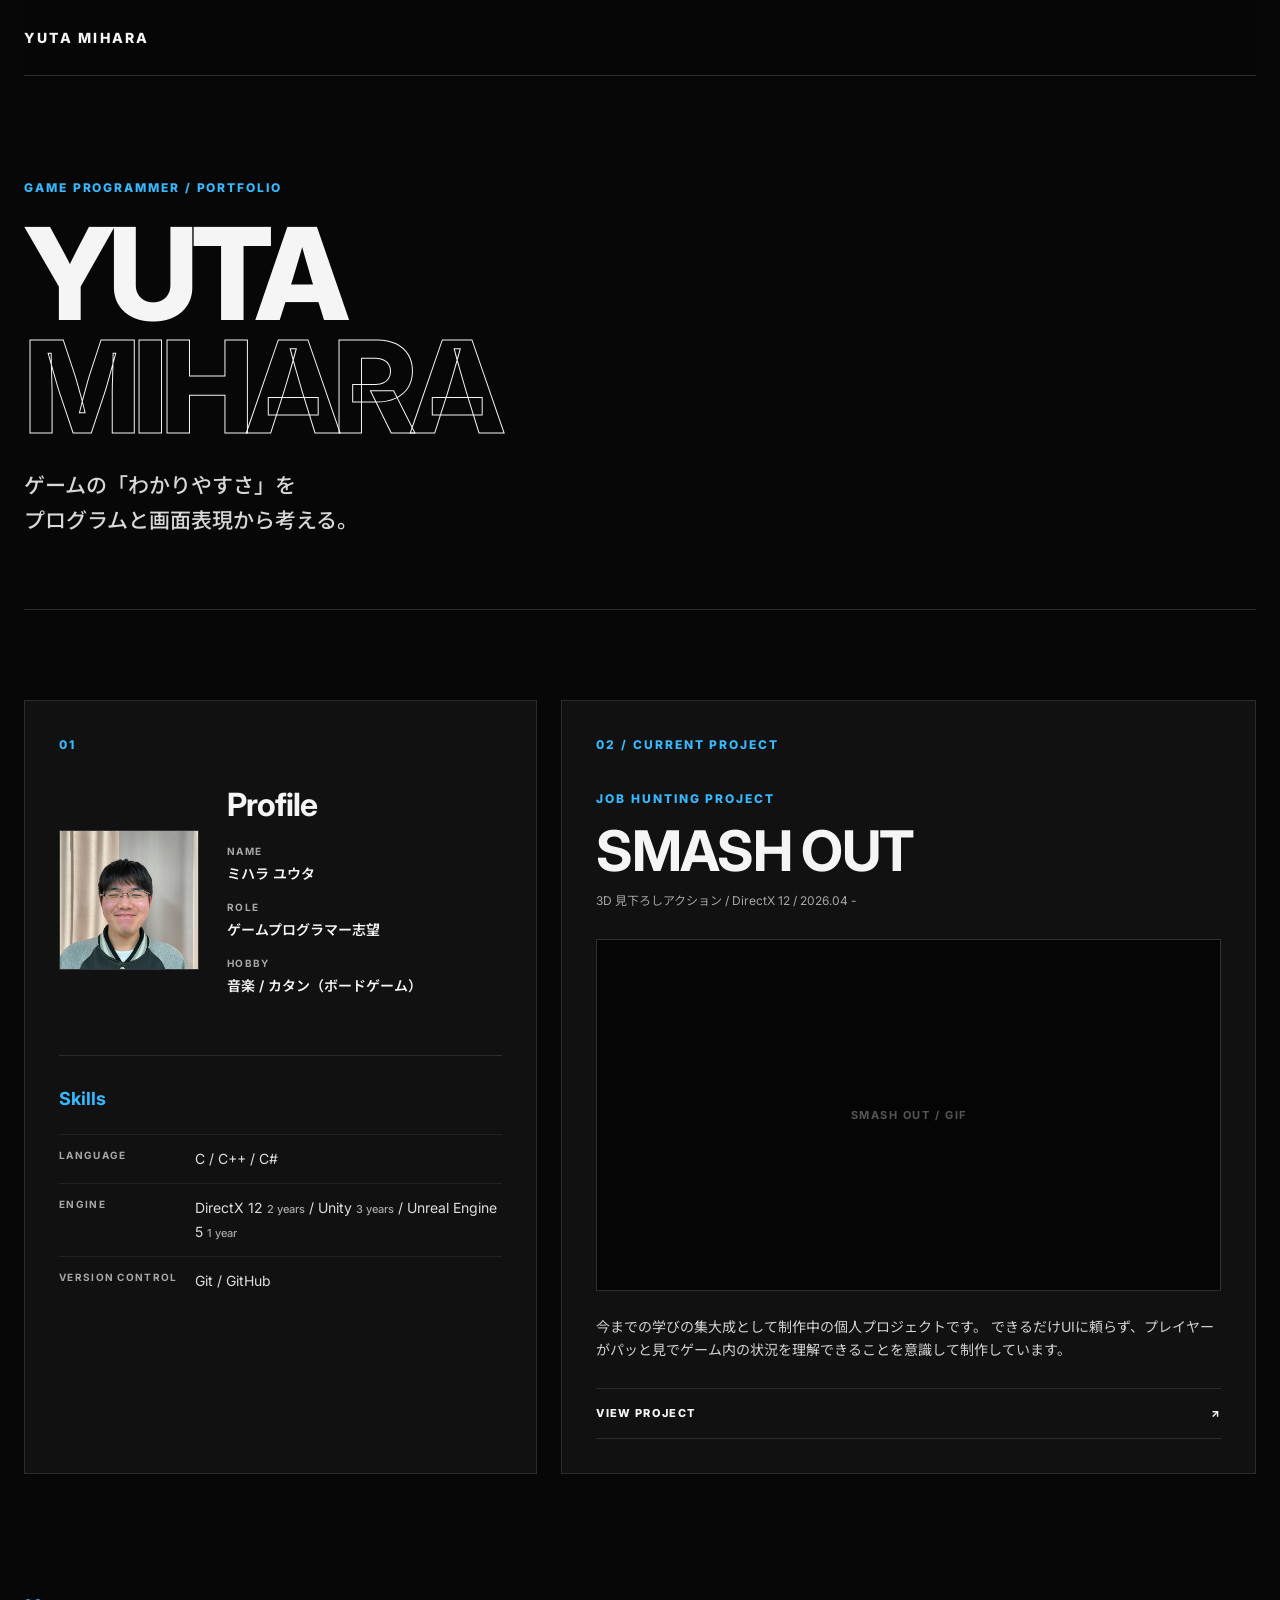
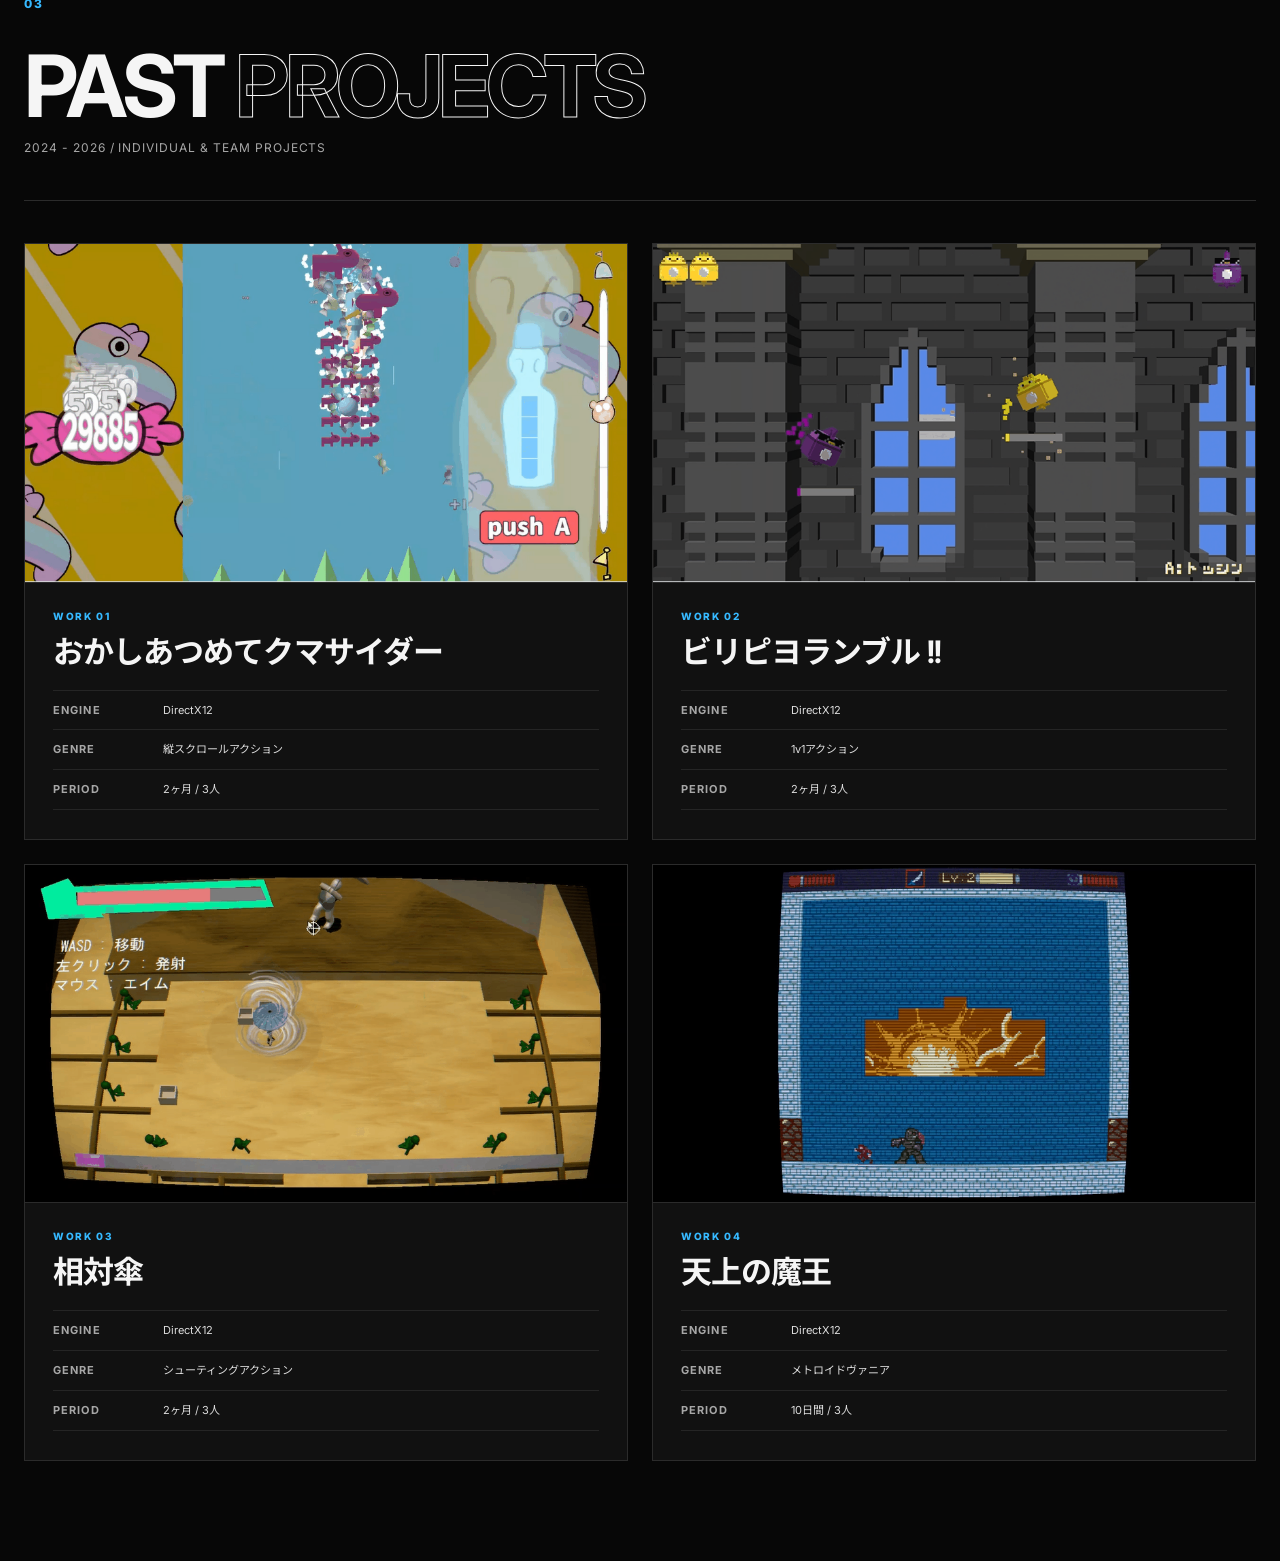
==== index.html @ b4f85cea "Update section labels and change image format" ====
<!DOCTYPE html>
<html lang="ja">
<head>
  <meta charset="UTF-8">
  <meta name="viewport" content="width=device-width, initial-scale=1.0">
  <meta name="description" content="ミハラ ユウタ - Game Programmer Portfolio">
  <title>Mihara Yuta | Game Programmer</title>
  <link rel="stylesheet" href="style.css">
</head>
<body>
  <header class="site-header">
    <a class="logo" href="#">YUTA MIHARA</a>
    <nav class="nav" aria-label="メインナビゲーション">
    </nav>
  </header>

  <main>
    <section class="hero">
      <div class="hero-heading">
        <p class="eyebrow">GAME PROGRAMMER / PORTFOLIO</p>
        <h1>YUTA<br><span>MIHARA</span></h1>
        <p class="hero-copy">ゲームの「わかりやすさ」を<br>プログラムと画面表現から考える。</p>
      </div>
    </section>

    <section class="intro-grid" id="about">
      <article class="profile-card panel">
        <div class="section-label">01</div>
        <div class="profile-main">
          <div class="profile-image-wrap">
            <img src="assets/profile.jpg" alt="ミハラ ユウタのプロフィール写真">
          </div>
          <div class="profile-info">
            <h2>Profile</h2>
            <dl>
              <div>
                <dt>NAME</dt>
                <dd>ミハラ ユウタ</dd>
              </div>
              <div>
                <dt>ROLE</dt>
                <dd>ゲームプログラマー志望</dd>
              </div>
              <div>
                <dt>HOBBY</dt>
                <dd>音楽 / カタン（ボードゲーム）</dd>
              </div>
            </dl>
          </div>
        </div>

        <div class="skills">
          <h3>Skills</h3>
          <div class="skill-row">
            <span>LANGUAGE</span>
            <p>C / C++ / C#</p>
          </div>
          <div class="skill-row">
            <span>ENGINE</span>
            <p>DirectX 12 <b>2 years</b> / Unity <b>3 years</b> / Unreal Engine 5 <b>1 year</b></p>
          </div>
          <div class="skill-row">
            <span>VERSION CONTROL</span>
            <p>Git / GitHub</p>
          </div>
        </div>
      </article>

      <article class="game-card panel" id="works">
        <div class="section-label">02 / CURRENT PROJECT</div>
        <div class="game-heading">
          <p class="game-kicker">JOB HUNTING PROJECT</p>
          <h2>SMASH OUT</h2>
          <p class="game-meta">3D 見下ろしアクション / DirectX 12 / 2026.04 -</p>
        </div>

        <figure class="game-image work-gif">
          <img src="assets/smash-out.gif" alt="SMASH OUTのゲームプレイ"
            onerror="this.style.display='none'; this.nextElementSibling.style.display='grid';">
          <div class="gif-placeholder" style="display:none;">SMASH OUT / GIF</div>
        </figure>

        <div class="game-description">
          <p>
            今までの学びの集大成として制作中の個人プロジェクトです。
            できるだけUIに頼らず、プレイヤーがパッと見でゲーム内の状況を理解できることを意識して制作しています。
          </p>
        </div>

        <a class="detail-link" href="works.html">
          <span>VIEW PROJECT</span>
          <span aria-hidden="true">↗</span>
        </a>
      </article>
    </section>

    
    <section class="past-works" id="works">
      <div class="past-works-heading">
        <div class="section-label">03</div>
        <h2>PAST <span>PROJECTS</span></h2>
        <p>2024 - 2026 / INDIVIDUAL & TEAM PROJECTS</p>
      </div>

      <div class="works-grid">
        <article class="work-card">
          <figure class="work-gif">
            <img src="assets/kuma-cider.gif" alt="おかしあつめてクマサイダーのゲームプレイ"
              onerror="this.style.display='none'; this.nextElementSibling.style.display='grid';">
            <div class="gif-placeholder" style="display:none;">KUMA CIDER / GIF</div>
          </figure>
          <div class="work-content">
            <div class="work-number">WORK 01</div>
            <h3>おかしあつめてクマサイダー</h3>
            <dl class="work-meta">
              <div><dt>ENGINE</dt><dd>DirectX12</dd></div>
              <div><dt>GENRE</dt><dd>縦スクロールアクション</dd></div>
              <div><dt>PERIOD</dt><dd>2ヶ月 / 3人</dd></div>
            </dl>
          </div>
        </article>

        <article class="work-card">
          <figure class="work-gif">
            <img src="assets/bilypiyo-rumble.gif" alt="ビリピヨランブル!!のゲームプレイ"
              onerror="this.style.display='none'; this.nextElementSibling.style.display='grid';">
            <div class="gif-placeholder" style="display:none;">BILIPIYO RUMBLE / GIF</div>
          </figure>
          <div class="work-content">
            <div class="work-number">WORK 02</div>
            <h3>ビリピヨランブル !!</h3>
            <dl class="work-meta">
              <div><dt>ENGINE</dt><dd>DirectX12</dd></div>
              <div><dt>GENRE</dt><dd>1v1アクション</dd></div>
              <div><dt>PERIOD</dt><dd>2ヶ月 / 3人</dd></div>
            </dl>
          </div>
        </article>

        <article class="work-card">
          <figure class="work-gif">
            <img src="assets/soutai-gasa.gif" alt="相対傘のゲームプレイ"
              onerror="this.style.display='none'; this.nextElementSibling.style.display='grid';">
            <div class="gif-placeholder" style="display:none;">SOUTAI GASA / GIF</div>
          </figure>
          <div class="work-content">
            <div class="work-number">WORK 03</div>
            <h3>相対傘</h3>
            <dl class="work-meta">
              <div><dt>ENGINE</dt><dd>DirectX12</dd></div>
              <div><dt>GENRE</dt><dd>シューティングアクション</dd></div>
              <div><dt>PERIOD</dt><dd>2ヶ月 / 3人</dd></div>
            </dl>
          </div>
        </article>

        <article class="work-card">
          <figure class="work-gif">
            <img src="assets/new-work.gif" alt="新しく追加する作品のゲームプレイ"
              onerror="this.style.display='none'; this.nextElementSibling.style.display='grid';">
            <div class="gif-placeholder" style="display:none;">NEW WORK / GIF</div>
          </figure>
          <div class="work-content">
            <div class="work-number">WORK 04</div>
            <h3>天上の魔王</h3>
            <dl class="work-meta">
              <div><dt>ENGINE</dt><dd>DirectX12</dd></div>
              <div><dt>GENRE</dt><dd>メトロイドヴァニア</dd></div>
              <div><dt>PERIOD</dt><dd>10日間 / 3人</dd></div>
            </dl>
          </div>
        </article>
      </div>
    </section>
</main>
</body>
</html>
---- style.css ----
@import url('https://fonts.googleapis.com/css2?family=Inter:wght@400;500;600;700;800&family=Noto+Sans+JP:wght@400;500;700;900&display=swap');

:root {
  --bg: #070707;
  --surface: #111111;
  --surface-2: #171717;
  --line: #2b2b2b;
  --text: #f5f5f5;
  --muted: #a7a7a7;
  --accent: #36b9ff;
  --max-width: 1240px;
}

* {
  box-sizing: border-box;
}

html {
  scroll-behavior: smooth;
}

body {
  margin: 0;
  background: var(--bg);
  color: var(--text);
  font-family: "Inter", "Noto Sans JP", sans-serif;
  line-height: 1.7;
}

img {
  display: block;
  max-width: 100%;
}

a {
  color: inherit;
  text-decoration: none;
}

.site-header {
  position: sticky;
  top: 0;
  z-index: 10;
  display: flex;
  align-items: center;
  justify-content: space-between;
  width: min(100% - 48px, var(--max-width));
  height: 76px;
  margin: 0 auto;
  background: rgba(7, 7, 7, 0.88);
  backdrop-filter: blur(14px);
  border-bottom: 1px solid var(--line);
}

.logo {
  font-size: 14px;
  font-weight: 800;
  letter-spacing: 0.16em;
}

.nav {
  display: flex;
  gap: 28px;
}

.nav a {
  color: var(--muted);
  font-size: 12px;
  font-weight: 700;
  letter-spacing: 0.12em;
  transition: color 0.2s ease;
}

.nav a:hover {
  color: var(--accent);
}

main {
  width: min(100% - 48px, var(--max-width));
  margin: 0 auto;
}

.hero {
  min-height: 470px;
  display: flex;
  align-items: center;
  padding: 90px 0 70px;
  border-bottom: 1px solid var(--line);
}

.eyebrow,
.game-kicker,
.section-label {
  color: var(--accent);
  font-size: 12px;
  font-weight: 800;
  letter-spacing: 0.16em;
}

.hero h1 {
  margin: 20px 0 24px;
  font-size: clamp(64px, 10vw, 132px);
  line-height: 0.88;
  letter-spacing: -0.055em;
  font-weight: 800;
}

.hero h1 span {
  color: transparent;
  -webkit-text-stroke: 1px var(--text);
}

.hero-copy {
  margin: 0;
  color: #d7d7d7;
  font-size: clamp(16px, 2vw, 21px);
  font-weight: 500;
}

.intro-grid {
  display: grid;
  grid-template-columns: minmax(0, 0.85fr) minmax(0, 1.15fr);
  gap: 24px;
  padding: 90px 0;
}

.panel {
  position: relative;
  background: var(--surface);
  border: 1px solid var(--line);
  overflow: hidden;
}

.profile-card {
  padding: 34px;
}

.section-label {
  margin-bottom: 34px;
}

.profile-main {
  display: grid;
  grid-template-columns: 140px 1fr;
  gap: 28px;
  align-items: center;
}

.profile-image-wrap {
  width: 140px;
  aspect-ratio: 1;
  overflow: hidden;
  border: 1px solid #333;
  background: #222;
}

.profile-image-wrap img {
  width: 100%;
  height: 100%;
  object-fit: cover;
}

.profile-info h2,
.game-heading h2 {
  margin: 0;
  line-height: 1;
  font-size: 32px;
  letter-spacing: -0.03em;
}

.profile-info dl {
  margin: 22px 0 0;
}

.profile-info dl div {
  margin-bottom: 13px;
}

.profile-info dt,
.skill-row span {
  color: var(--muted);
  font-size: 10px;
  font-weight: 700;
  letter-spacing: 0.13em;
}

.profile-info dd {
  margin: 2px 0 0;
  font-size: 14px;
  font-weight: 600;
}

.skills {
  margin-top: 44px;
  padding-top: 28px;
  border-top: 1px solid var(--line);
}

.skills h3 {
  margin: 0 0 20px;
  color: var(--accent);
  font-size: 18px;
}

.skill-row {
  display: grid;
  grid-template-columns: 120px 1fr;
  gap: 16px;
  padding: 12px 0;
  border-top: 1px solid #222;
}

.skill-row p {
  margin: 0;
  color: #ddd;
  font-size: 14px;
}

.skill-row b {
  color: var(--muted);
  font-size: 11px;
  font-weight: 500;
}

.game-card {
  padding: 34px;
}

.game-heading {
  margin-bottom: 28px;
}

.game-kicker {
  margin: 0 0 13px;
}

.game-heading h2 {
  font-size: clamp(34px, 5vw, 56px);
}

.game-meta {
  margin: 12px 0 0;
  color: var(--muted);
  font-size: 12px;
}

.game-image {
  margin: 0;
  aspect-ratio: 16 / 9;
  overflow: hidden;
  border: 1px solid #303030;
  background: #000;
}

.game-image img {
  width: 100%;
  height: 100%;
  object-fit: cover;
}

.game-description {
  margin-top: 24px;
  color: #d1d1d1;
  font-size: 14px;
}

.game-description p {
  margin: 0;
}

.detail-link {
  display: flex;
  align-items: center;
  justify-content: space-between;
  margin-top: 26px;
  padding: 15px 0;
  border-top: 1px solid var(--line);
  border-bottom: 1px solid var(--line);
  color: var(--text);
  font-size: 11px;
  font-weight: 800;
  letter-spacing: 0.12em;
  transition: color 0.2s ease, padding 0.2s ease;
}

.detail-link:hover {
  color: var(--accent);
  padding-left: 8px;
  padding-right: 8px;
}

.coming-soon {
  display: flex;
  justify-content: space-between;
  align-items: baseline;
  padding: 30px 0;
  border-top: 1px solid var(--line);
  color: var(--muted);
  font-size: 11px;
  letter-spacing: 0.12em;
}

.coming-soon span {
  color: var(--accent);
  font-weight: 700;
}

footer {
  width: min(100% - 48px, var(--max-width));
  margin: 0 auto;
  padding: 30px 0 60px;
  color: #555;
  font-size: 10px;
  letter-spacing: 0.1em;
}

/* Past works - single page section */
.past-works {
  padding: 30px 0 100px;
}

.past-works-heading {
  padding: 0 0 42px;
  border-bottom: 1px solid var(--line);
}

.past-works-heading h2 {
  margin: 16px 0 12px;
  font-size: clamp(44px, 7vw, 86px);
  line-height: .9;
  letter-spacing: -.055em;
}

.past-works-heading h2 span {
  color: transparent;
  -webkit-text-stroke: 1px var(--text);
}

.past-works-heading p {
  margin: 0;
  color: var(--muted);
  font-size: 12px;
  letter-spacing: .08em;
}

.works-grid {
  display: grid;
  grid-template-columns: repeat(2, minmax(0, 1fr));
  gap: 24px;
  padding-top: 42px;
}

.work-card {
  background: var(--surface);
  border: 1px solid var(--line);
  overflow: hidden;
}

.work-gif {
  position: relative;
  aspect-ratio: 16 / 9;
  margin: 0;
  background: #050505;
  border-bottom: 1px solid var(--line);
  overflow: hidden;
}

.work-gif img {
  width: 100%;
  height: 100%;
  object-fit: cover;
}

.gif-placeholder {
  width: 100%;
  height: 100%;
  place-items: center;
  color: #555;
  font-size: 11px;
  font-weight: 700;
  letter-spacing: .14em;
}

.work-content {
  padding: 25px 28px 29px;
}

.work-number {
  margin-bottom: 10px;
  color: var(--accent);
  font-size: 10px;
  font-weight: 800;
  letter-spacing: .16em;
}

.work-content h3 {
  margin: 0 0 21px;
  font-size: clamp(22px, 3vw, 31px);
  line-height: 1.1;
  letter-spacing: -.03em;
}

.work-meta {
  display: grid;
  grid-template-columns: 110px 1fr;
  margin: 0;
  border-top: 1px solid #252525;
}

.work-meta div {
  display: contents;
}

.work-meta dt,
.work-meta dd {
  margin: 0;
  padding: 10px 0;
  border-bottom: 1px solid #252525;
  font-size: 11px;
}

.work-meta dt {
  color: var(--muted);
  font-weight: 700;
  letter-spacing: .1em;
}

.work-meta dd {
  color: #ddd;
}

@media (max-width: 900px) {
  .works-grid {
    grid-template-columns: 1fr;
  }
}

@media (max-width: 600px) {
  .past-works {
    padding-bottom: 70px;
  }

  .work-content {
    padding: 22px;
  }
}

@media (max-width: 900px) {
  .intro-grid {
    grid-template-columns: 1fr;
  }

  .hero {
    min-height: 400px;
  }
}

@media (max-width: 600px) {
  .site-header,
  main,
  footer {
    width: min(100% - 28px, var(--max-width));
  }

  .site-header {
    height: 64px;
  }

  .nav {
    gap: 16px;
  }

  .hero {
    min-height: 390px;
    padding: 70px 0 55px;
  }

  .profile-card,
  .game-card {
    padding: 22px;
  }

  .profile-main {
    grid-template-columns: 100px 1fr;
    gap: 18px;
  }

  .profile-image-wrap {
    width: 100px;
  }

  .profile-info h2 {
    font-size: 25px;
  }

  .skill-row {
    grid-template-columns: 1fr;
    gap: 2px;
  }

  .coming-soon {
    display: block;
  }

  .coming-soon span {
    display: block;
    margin-top: 6px;
  }
}
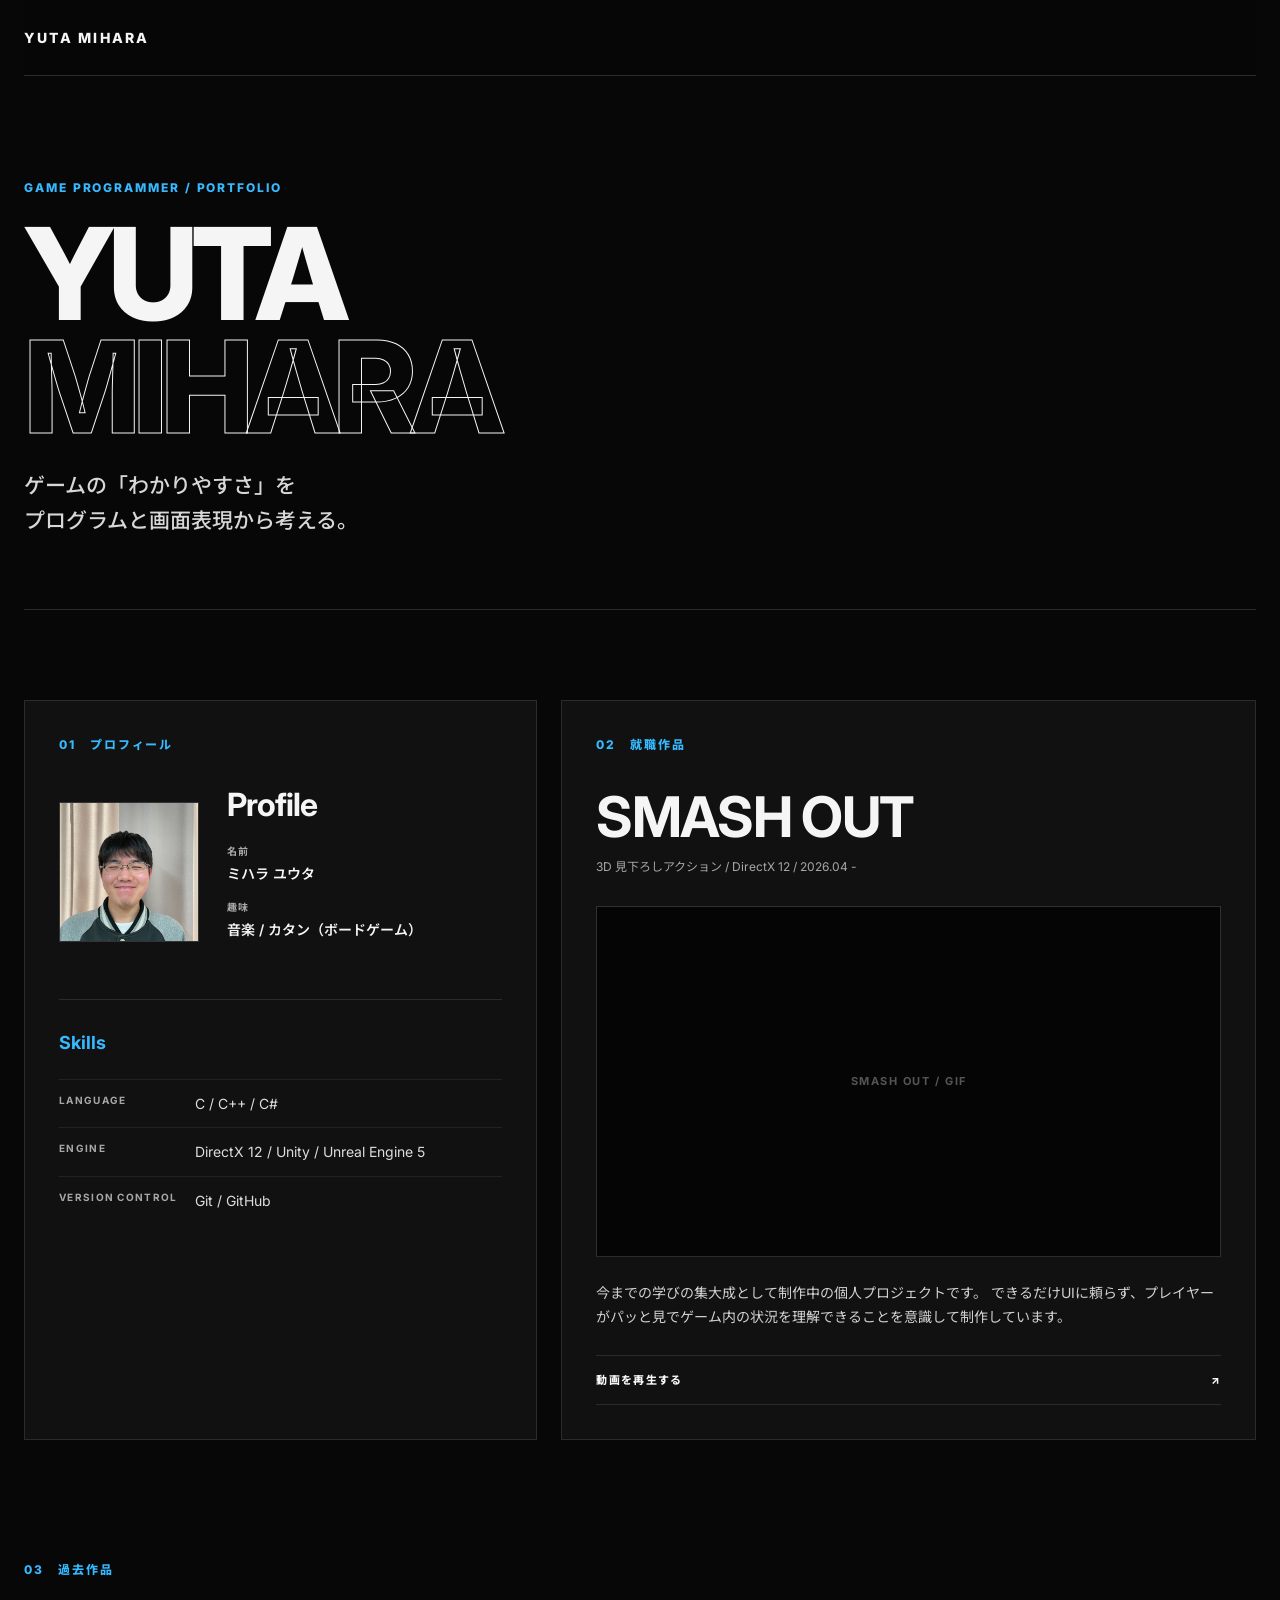
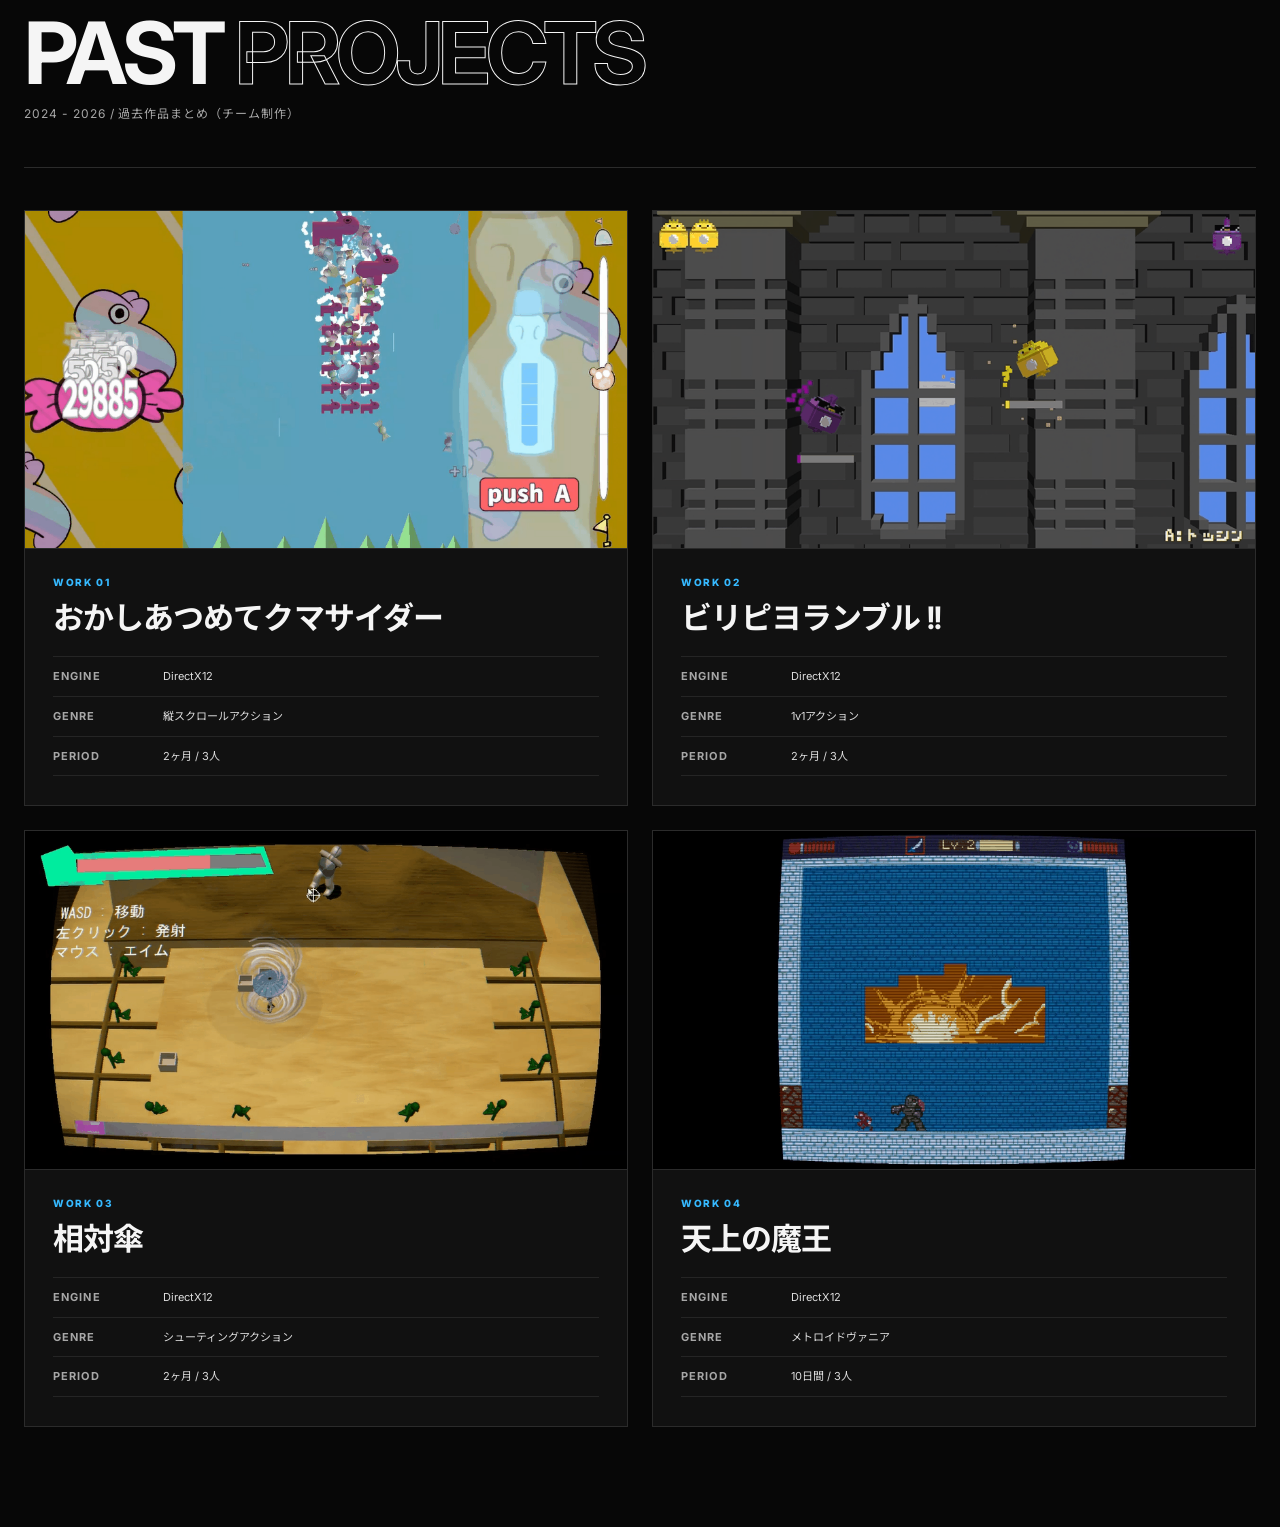
==== commit 637d4ec1: "Update index.html" ====
--- a/index.html
+++ b/index.html
@@ -25,7 +25,7 @@
 
     <section class="intro-grid" id="about">
       <article class="profile-card panel">
-        <div class="section-label">01</div>
+        <div class="section-label">01　プロフィール</div>
         <div class="profile-main">
           <div class="profile-image-wrap">
             <img src="assets/profile.jpg" alt="ミハラ ユウタのプロフィール写真">
@@ -34,15 +34,11 @@
             <h2>Profile</h2>
             <dl>
               <div>
-                <dt>NAME</dt>
+                <dt>名前</dt>
                 <dd>ミハラ ユウタ</dd>
               </div>
               <div>
-                <dt>ROLE</dt>
-                <dd>ゲームプログラマー志望</dd>
-              </div>
-              <div>
-                <dt>HOBBY</dt>
+                <dt>趣味</dt>
                 <dd>音楽 / カタン（ボードゲーム）</dd>
               </div>
             </dl>
@@ -57,7 +53,7 @@
           </div>
           <div class="skill-row">
             <span>ENGINE</span>
-            <p>DirectX 12 <b>2 years</b> / Unity <b>3 years</b> / Unreal Engine 5 <b>1 year</b></p>
+            <p>DirectX 12 / Unity / Unreal Engine 5
           </div>
           <div class="skill-row">
             <span>VERSION CONTROL</span>
@@ -67,9 +63,8 @@
       </article>
 
       <article class="game-card panel" id="works">
-        <div class="section-label">02 / CURRENT PROJECT</div>
+        <div class="section-label">02　就職作品</div>
         <div class="game-heading">
-          <p class="game-kicker">JOB HUNTING PROJECT</p>
           <h2>SMASH OUT</h2>
           <p class="game-meta">3D 見下ろしアクション / DirectX 12 / 2026.04 -</p>
         </div>
@@ -88,7 +83,7 @@
         </div>
 
         <a class="detail-link" href="works.html">
-          <span>VIEW PROJECT</span>
+          <span>動画を再生する</span>
           <span aria-hidden="true">↗</span>
         </a>
       </article>
@@ -97,9 +92,9 @@
     
     <section class="past-works" id="works">
       <div class="past-works-heading">
-        <div class="section-label">03</div>
+        <div class="section-label">03　過去作品</div>
         <h2>PAST <span>PROJECTS</span></h2>
-        <p>2024 - 2026 / INDIVIDUAL & TEAM PROJECTS</p>
+        <p>2024 - 2026 / 過去作品まとめ（チーム制作）</p>
       </div>
 
       <div class="works-grid">
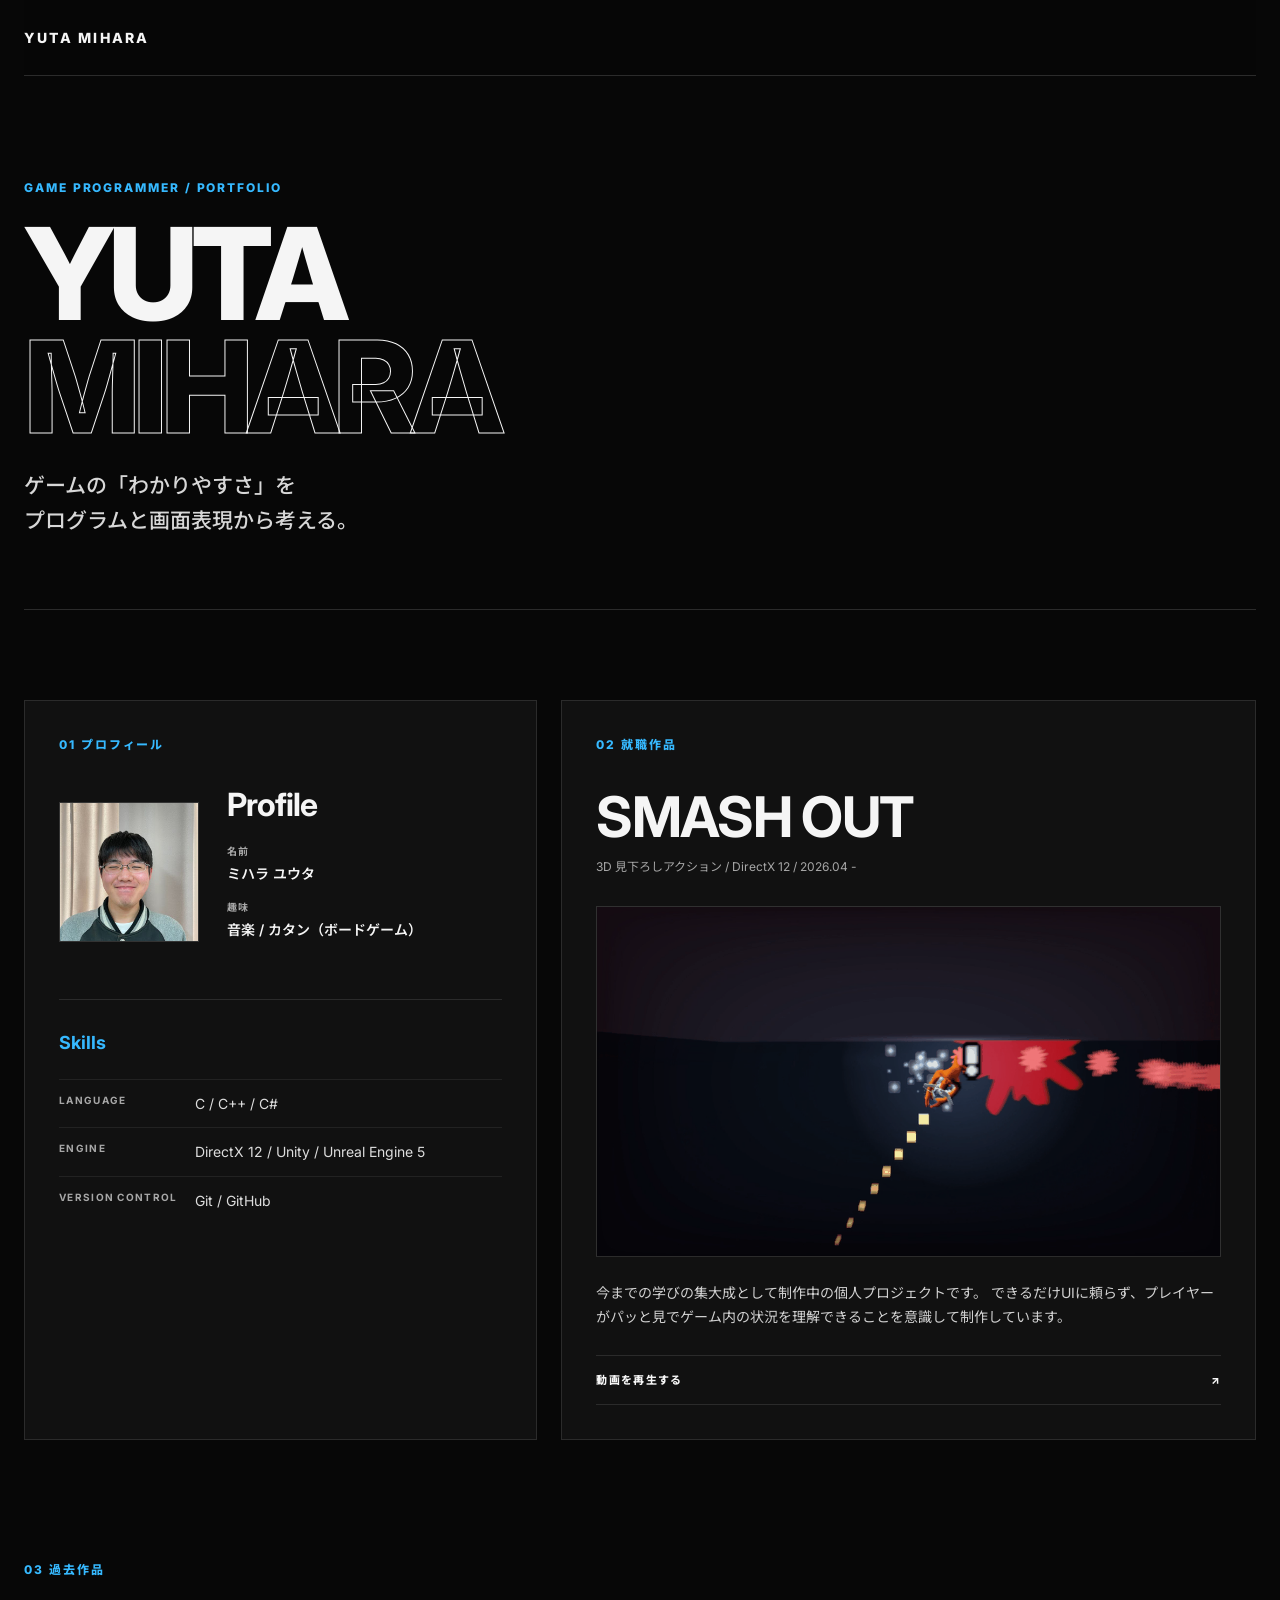
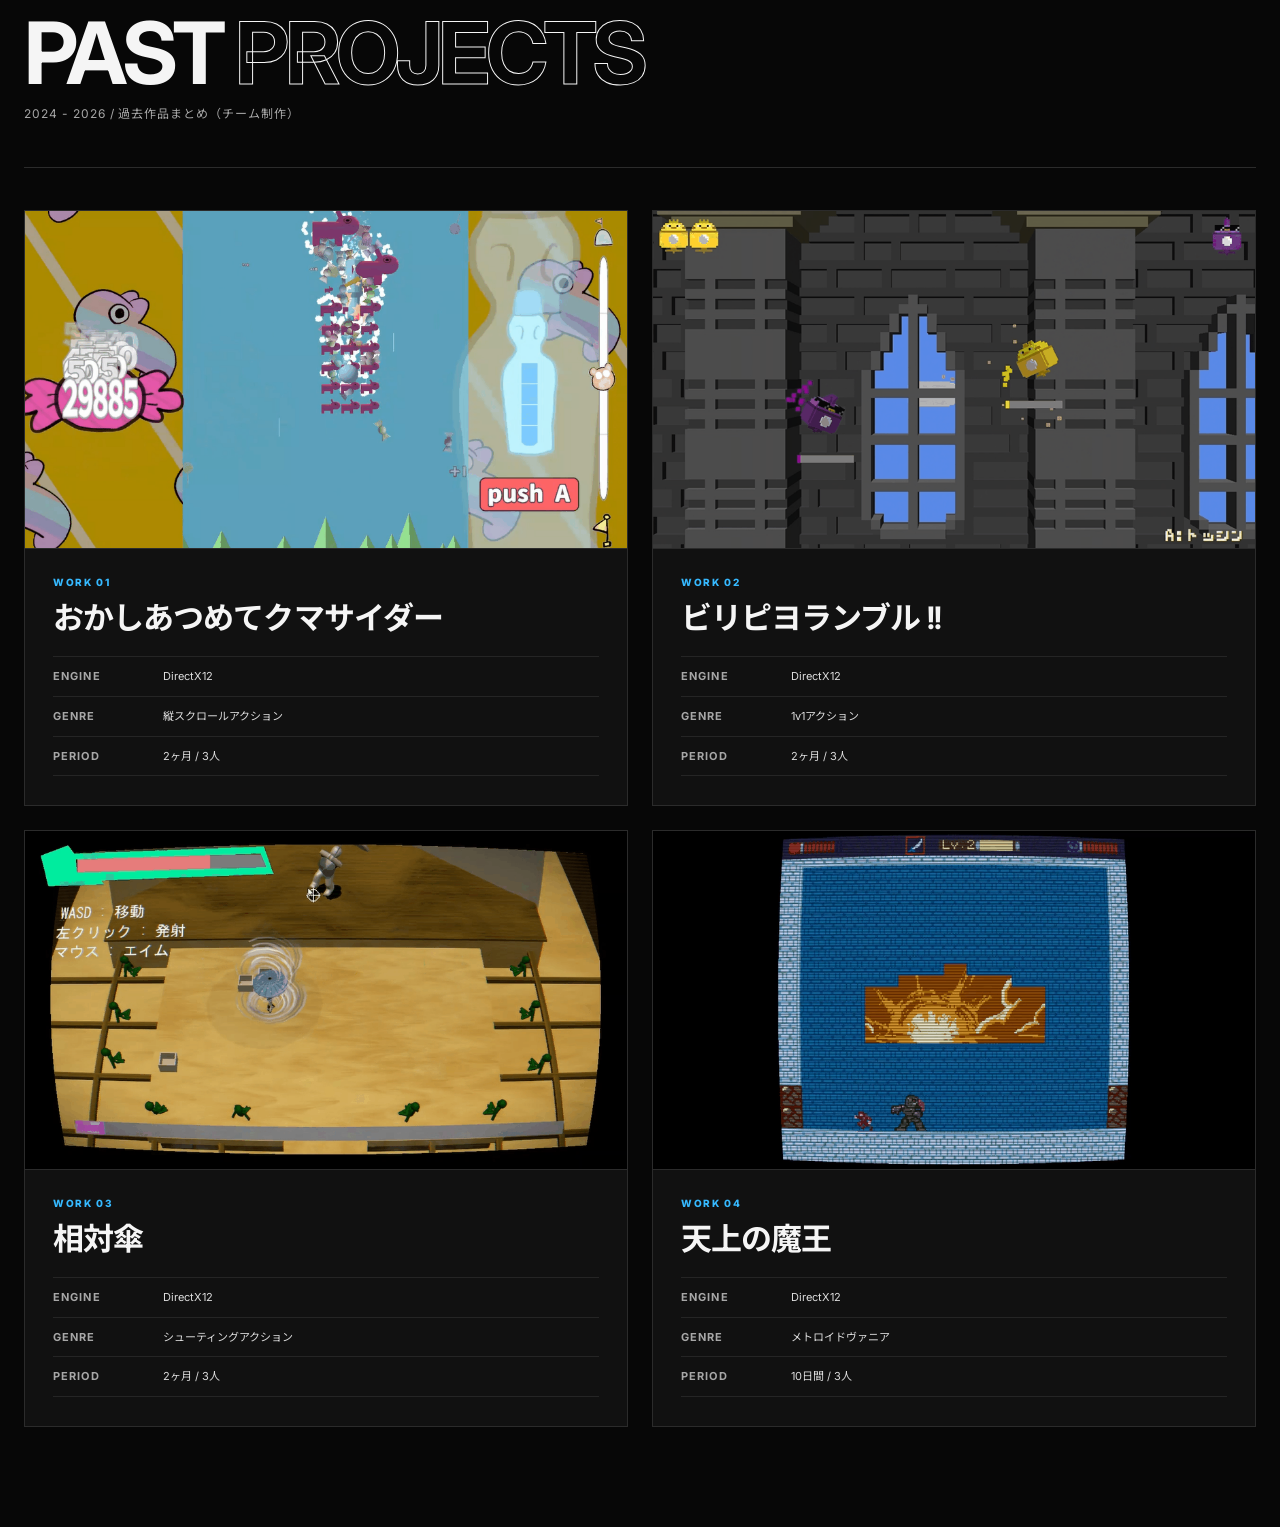
==== commit 7d8ff7bf: "Fix Japanese text formatting in index.html" ====
--- a/index.html
+++ b/index.html
@@ -25,7 +25,7 @@
 
     <section class="intro-grid" id="about">
       <article class="profile-card panel">
-        <div class="section-label">01　プロフィール</div>
+        <div class="section-label">01 プロフィール</div>
         <div class="profile-main">
           <div class="profile-image-wrap">
             <img src="assets/profile.jpg" alt="ミハラ ユウタのプロフィール写真">
@@ -53,7 +53,7 @@
           </div>
           <div class="skill-row">
             <span>ENGINE</span>
-            <p>DirectX 12 / Unity / Unreal Engine 5
+            <p>DirectX 12 / Unity / Unreal Engine 5</p>
           </div>
           <div class="skill-row">
             <span>VERSION CONTROL</span>
@@ -63,7 +63,7 @@
       </article>
 
       <article class="game-card panel" id="works">
-        <div class="section-label">02　就職作品</div>
+        <div class="section-label">02 就職作品</div>
         <div class="game-heading">
           <h2>SMASH OUT</h2>
           <p class="game-meta">3D 見下ろしアクション / DirectX 12 / 2026.04 -</p>
@@ -82,7 +82,7 @@
           </p>
         </div>
 
-        <a class="detail-link" href="works.html">
+        <a class="detail-link" href="https://drive.google.com/file/d/1TRg5Mmn1-qLozVUtm7GKvtCjcaQB4FO8/view?usp=sharing" target="_blank" rel="noopener noreferrer">
           <span>動画を再生する</span>
           <span aria-hidden="true">↗</span>
         </a>
@@ -92,7 +92,7 @@
     
     <section class="past-works" id="works">
       <div class="past-works-heading">
-        <div class="section-label">03　過去作品</div>
+        <div class="section-label">03 過去作品</div>
         <h2>PAST <span>PROJECTS</span></h2>
         <p>2024 - 2026 / 過去作品まとめ（チーム制作）</p>
       </div>
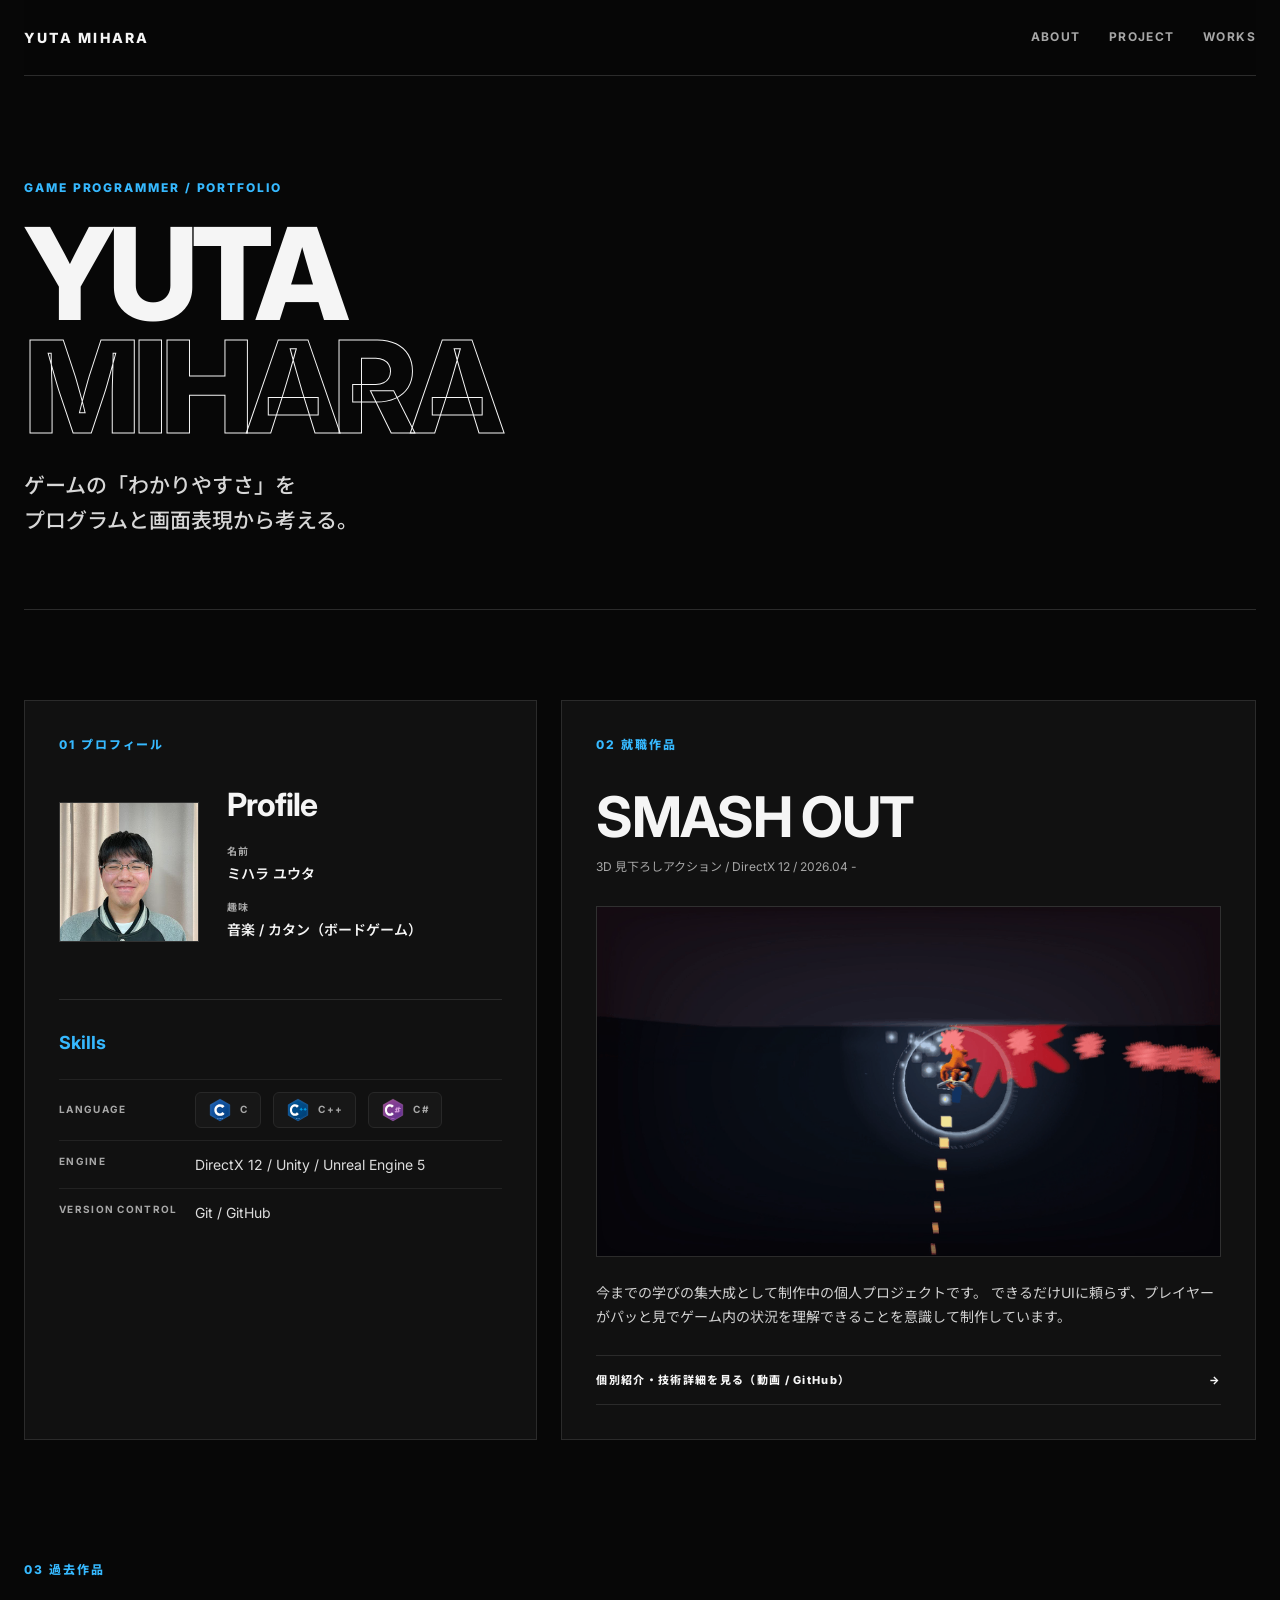
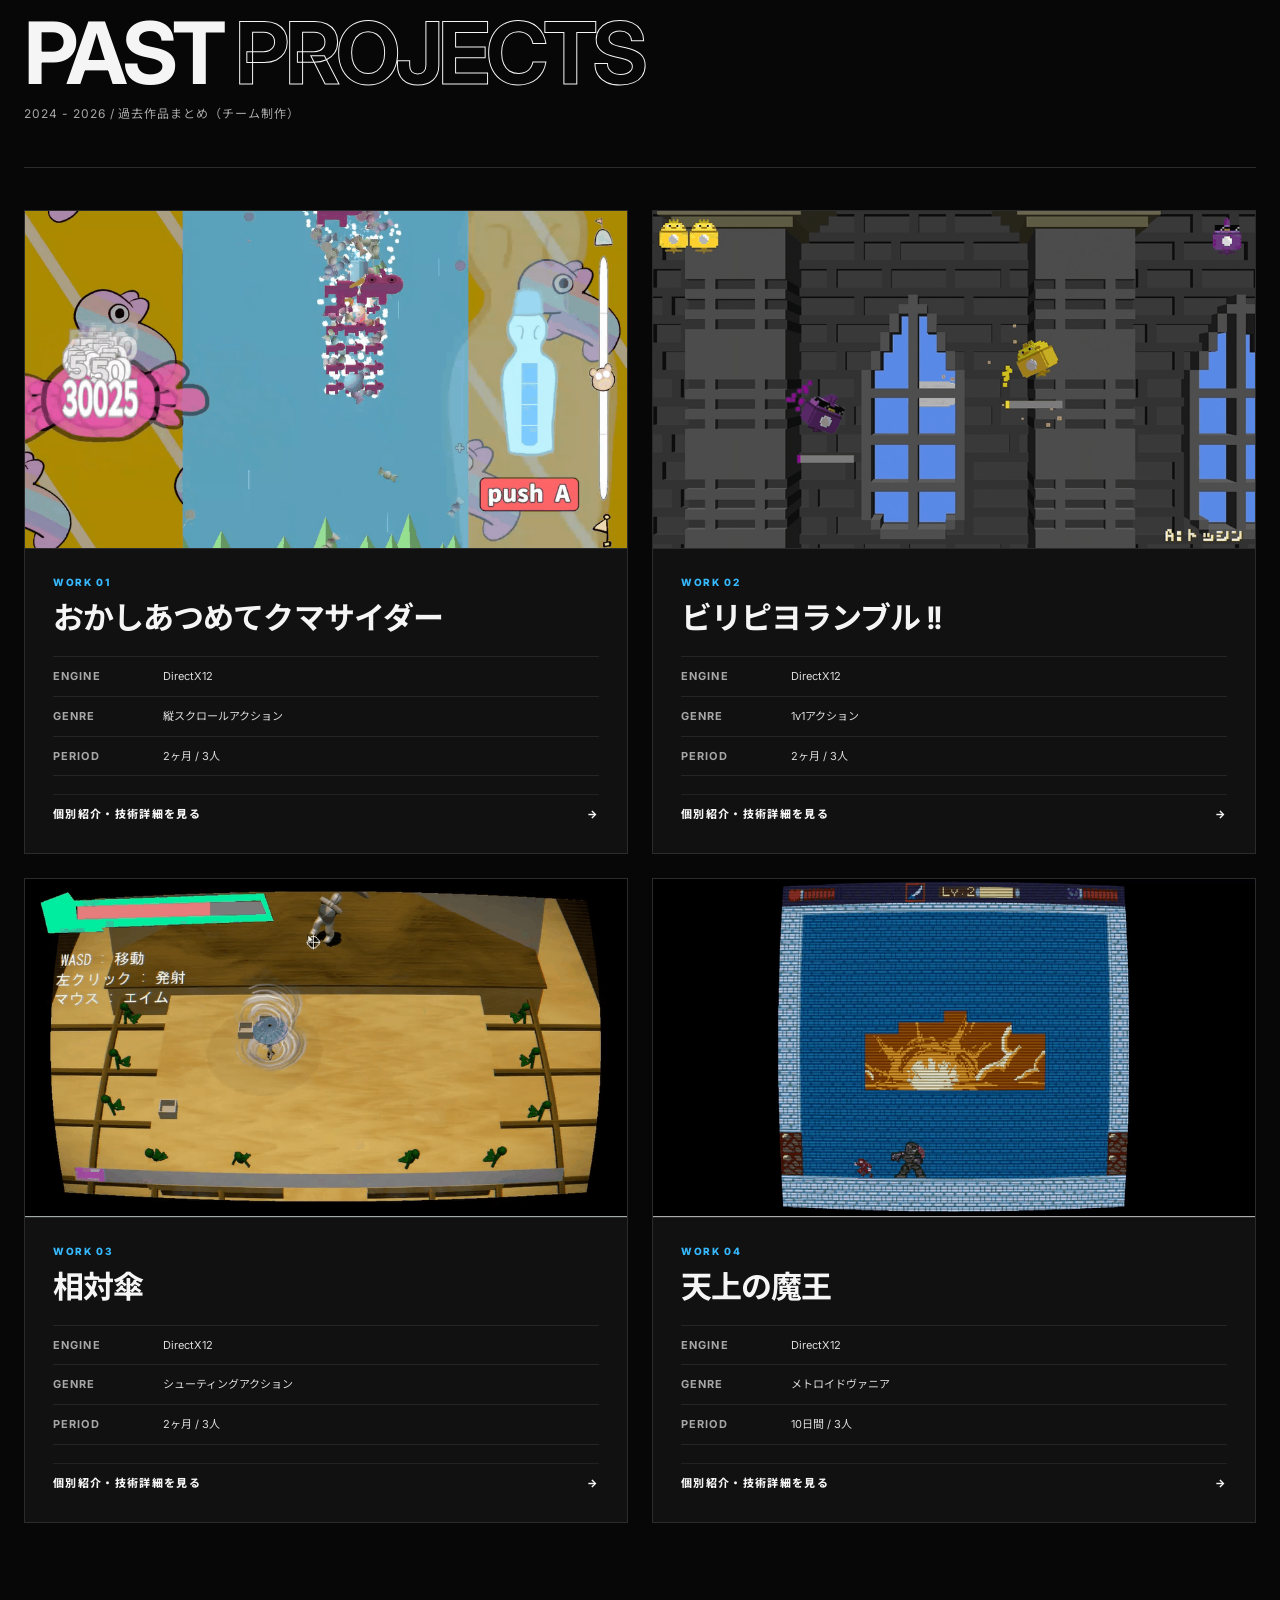
==== commit 71c3b9ad: "feat: 作品個別紹介ビューの実装とプログラミング言語アイコンの画像化" ====
--- a/index.html
+++ b/index.html
@@ -11,6 +11,9 @@
   <header class="site-header">
     <a class="logo" href="#">YUTA MIHARA</a>
     <nav class="nav" aria-label="メインナビゲーション">
+      <a href="#about">ABOUT</a>
+      <a href="#main-work">PROJECT</a>
+      <a href="#past-works">WORKS</a>
     </nav>
   </header>
 
@@ -47,9 +50,22 @@
 
         <div class="skills">
           <h3>Skills</h3>
-          <div class="skill-row">
+          <div class="skill-row skill-row-lang">
             <span>LANGUAGE</span>
-            <p>C / C++ / C#</p>
+            <div class="lang-icons">
+              <div class="lang-item" title="C言語">
+                <img src="assets/icons/c.svg" alt="C" width="24" height="24">
+                <span class="lang-name">C</span>
+              </div>
+              <div class="lang-item" title="C++">
+                <img src="assets/icons/cpp.svg" alt="C++" width="24" height="24">
+                <span class="lang-name">C++</span>
+              </div>
+              <div class="lang-item" title="C#">
+                <img src="assets/icons/csharp.svg" alt="C#" width="24" height="24">
+                <span class="lang-name">C#</span>
+              </div>
+            </div>
           </div>
           <div class="skill-row">
             <span>ENGINE</span>
@@ -62,7 +78,7 @@
         </div>
       </article>
 
-      <article class="game-card panel" id="works">
+      <article class="game-card panel" id="main-work" data-work-id="smash-out" role="button" tabindex="0" aria-label="就職作品 SMASH OUT の詳細紹介を開く">
         <div class="section-label">02 就職作品</div>
         <div class="game-heading">
           <h2>SMASH OUT</h2>
@@ -82,15 +98,15 @@
           </p>
         </div>
 
-        <a class="detail-link" href="https://drive.google.com/file/d/1TRg5Mmn1-qLozVUtm7GKvtCjcaQB4FO8/view?usp=sharing" target="_blank" rel="noopener noreferrer">
-          <span>動画を再生する</span>
-          <span aria-hidden="true">↗</span>
-        </a>
+        <div class="detail-link">
+          <span>個別紹介・技術詳細を見る（動画 / GitHub）</span>
+          <span aria-hidden="true">→</span>
+        </div>
       </article>
     </section>
 
     
-    <section class="past-works" id="works">
+    <section class="past-works" id="past-works">
       <div class="past-works-heading">
         <div class="section-label">03 過去作品</div>
         <h2>PAST <span>PROJECTS</span></h2>
@@ -98,7 +114,7 @@
       </div>
 
       <div class="works-grid">
-        <article class="work-card">
+        <article class="work-card" data-work-id="kuma-cider" role="button" tabindex="0" aria-label="おかしあつめてクマサイダー の詳細を見る">
           <figure class="work-gif">
             <img src="assets/kuma-cider.gif" alt="おかしあつめてクマサイダーのゲームプレイ"
               onerror="this.style.display='none'; this.nextElementSibling.style.display='grid';">
@@ -112,10 +128,14 @@
               <div><dt>GENRE</dt><dd>縦スクロールアクション</dd></div>
               <div><dt>PERIOD</dt><dd>2ヶ月 / 3人</dd></div>
             </dl>
-          </div>
-        </article>
-
-        <article class="work-card">
+            <div class="detail-link">
+              <span>個別紹介・技術詳細を見る</span>
+              <span aria-hidden="true">→</span>
+            </div>
+          </div>
+        </article>
+
+        <article class="work-card" data-work-id="bilypiyo-rumble" role="button" tabindex="0" aria-label="ビリピヨランブル !! の詳細を見る">
           <figure class="work-gif">
             <img src="assets/bilypiyo-rumble.gif" alt="ビリピヨランブル!!のゲームプレイ"
               onerror="this.style.display='none'; this.nextElementSibling.style.display='grid';">
@@ -129,10 +149,14 @@
               <div><dt>GENRE</dt><dd>1v1アクション</dd></div>
               <div><dt>PERIOD</dt><dd>2ヶ月 / 3人</dd></div>
             </dl>
-          </div>
-        </article>
-
-        <article class="work-card">
+            <div class="detail-link">
+              <span>個別紹介・技術詳細を見る</span>
+              <span aria-hidden="true">→</span>
+            </div>
+          </div>
+        </article>
+
+        <article class="work-card" data-work-id="soutai-gasa" role="button" tabindex="0" aria-label="相対傘 の詳細を見る">
           <figure class="work-gif">
             <img src="assets/soutai-gasa.gif" alt="相対傘のゲームプレイ"
               onerror="this.style.display='none'; this.nextElementSibling.style.display='grid';">
@@ -146,12 +170,16 @@
               <div><dt>GENRE</dt><dd>シューティングアクション</dd></div>
               <div><dt>PERIOD</dt><dd>2ヶ月 / 3人</dd></div>
             </dl>
-          </div>
-        </article>
-
-        <article class="work-card">
-          <figure class="work-gif">
-            <img src="assets/new-work.gif" alt="新しく追加する作品のゲームプレイ"
+            <div class="detail-link">
+              <span>個別紹介・技術詳細を見る</span>
+              <span aria-hidden="true">→</span>
+            </div>
+          </div>
+        </article>
+
+        <article class="work-card" data-work-id="maou" role="button" tabindex="0" aria-label="天上の魔王 の詳細を見る">
+          <figure class="work-gif">
+            <img src="assets/new-work.gif" alt="天上の魔王のゲームプレイ"
               onerror="this.style.display='none'; this.nextElementSibling.style.display='grid';">
             <div class="gif-placeholder" style="display:none;">NEW WORK / GIF</div>
           </figure>
@@ -163,10 +191,40 @@
               <div><dt>GENRE</dt><dd>メトロイドヴァニア</dd></div>
               <div><dt>PERIOD</dt><dd>10日間 / 3人</dd></div>
             </dl>
+            <div class="detail-link">
+              <span>個別紹介・技術詳細を見る</span>
+              <span aria-hidden="true">→</span>
+            </div>
           </div>
         </article>
       </div>
     </section>
-</main>
+  </main>
+
+  <!-- 個別作品紹介ビュー（モーダル / フルスクリーン階層） -->
+  <aside id="work-modal" class="work-modal" aria-hidden="true" role="dialog" aria-labelledby="modal-breadcrumb-title">
+    <div class="modal-backdrop" id="modal-backdrop"></div>
+    <div class="modal-container">
+      <div class="modal-header">
+        <div class="modal-breadcrumb" aria-label="パンくずリスト">
+          <button type="button" class="breadcrumb-top" id="breadcrumb-top">TOP</button>
+          <span class="breadcrumb-separator" aria-hidden="true">/</span>
+          <span class="breadcrumb-category" id="modal-category">WORKS</span>
+          <span class="breadcrumb-separator" aria-hidden="true">/</span>
+          <span class="breadcrumb-current" id="modal-breadcrumb-title">作品詳細</span>
+        </div>
+        <button type="button" class="modal-close-btn" id="modal-close" aria-label="一覧に戻る (ESC)">
+          <span>閉じる [ESC]</span>
+          <svg width="18" height="18" viewBox="0 0 24 24" fill="none" stroke="currentColor" stroke-width="2.5"><path d="M18 6L6 18M6 6l12 12"/></svg>
+        </button>
+      </div>
+
+      <div class="modal-body" id="modal-body">
+        <!-- JavaScript (main.js) により選択された作品の詳細情報を動的生成 -->
+      </div>
+    </div>
+  </aside>
+
+  <script src="main.js"></script>
 </body>
 </html>
--- a/style.css
+++ b/style.css
@@ -507,3 +507,554 @@
     margin-top: 6px;
   }
 }
+
+/* =============================================================================
+   Language Icons & Skills Enhancement
+   ============================================================================= */
+.skill-row-lang {
+  align-items: center;
+}
+
+.lang-icons {
+  display: flex;
+  align-items: center;
+  gap: 12px;
+  flex-wrap: wrap;
+}
+
+.lang-item {
+  display: inline-flex;
+  align-items: center;
+  gap: 8px;
+  padding: 5px 12px;
+  background: var(--surface-2);
+  border: 1px solid #282828;
+  border-radius: 6px;
+  transition: transform 0.2s ease, border-color 0.2s ease, box-shadow 0.2s ease;
+}
+
+.lang-item:hover {
+  transform: translateY(-2px);
+  border-color: var(--accent);
+  box-shadow: 0 4px 12px rgba(54, 185, 255, 0.15);
+}
+
+.lang-item img {
+  width: 24px;
+  height: 24px;
+  object-fit: contain;
+}
+
+.lang-name {
+  font-size: 12px;
+  font-weight: 700;
+  color: #fff;
+  letter-spacing: 0.04em;
+}
+
+/* =============================================================================
+   Clickable Works Cards
+   ============================================================================= */
+.game-card[data-work-id],
+.work-card[data-work-id] {
+  cursor: pointer;
+  position: relative;
+  transition: transform 0.25s ease, border-color 0.25s ease, box-shadow 0.25s ease;
+}
+
+.game-card[data-work-id]:hover,
+.work-card[data-work-id]:hover {
+  transform: translateY(-4px);
+  border-color: #444;
+  box-shadow: 0 12px 30px rgba(0, 0, 0, 0.6), 0 0 0 1px rgba(54, 185, 255, 0.35);
+}
+
+.game-card[data-work-id]:focus-visible,
+.work-card[data-work-id]:focus-visible {
+  outline: 2px solid var(--accent);
+  outline-offset: 2px;
+}
+
+.card-action {
+  margin-top: 20px;
+}
+
+.work-card .detail-link {
+  margin-top: 18px;
+  padding: 10px 0 0;
+  border-top: 1px solid #222;
+  border-bottom: none;
+}
+
+/* =============================================================================
+   Work Detail Modal (Hierarchical View)
+   ============================================================================= */
+body.modal-open {
+  overflow: hidden;
+}
+
+.work-modal {
+  position: fixed;
+  inset: 0;
+  z-index: 1000;
+  display: flex;
+  align-items: center;
+  justify-content: center;
+  opacity: 0;
+  visibility: hidden;
+  transition: opacity 0.25s ease, visibility 0.25s ease;
+}
+
+.work-modal.is-active {
+  opacity: 1;
+  visibility: visible;
+}
+
+.modal-backdrop {
+  position: absolute;
+  inset: 0;
+  background: rgba(0, 0, 0, 0.88);
+  backdrop-filter: blur(12px);
+  -webkit-backdrop-filter: blur(12px);
+}
+
+.modal-container {
+  position: relative;
+  z-index: 2;
+  width: min(94vw, 1100px);
+  max-height: 92vh;
+  background: #0d0d0d;
+  border: 1px solid #2e2e2e;
+  border-radius: 6px;
+  display: flex;
+  flex-direction: column;
+  overflow-y: auto;
+  box-shadow: 0 25px 60px rgba(0, 0, 0, 0.8), 0 0 0 1px rgba(255, 255, 255, 0.05);
+  transform: translateY(16px) scale(0.98);
+  transition: transform 0.28s cubic-bezier(0.16, 1, 0.3, 1);
+}
+
+.work-modal.is-active .modal-container {
+  transform: translateY(0) scale(1);
+}
+
+/* Modal Header & Breadcrumb */
+.modal-header {
+  position: sticky;
+  top: 0;
+  z-index: 10;
+  display: flex;
+  align-items: center;
+  justify-content: space-between;
+  padding: 16px 28px;
+  background: rgba(13, 13, 13, 0.94);
+  backdrop-filter: blur(10px);
+  -webkit-backdrop-filter: blur(10px);
+  border-bottom: 1px solid var(--line);
+}
+
+.modal-breadcrumb {
+  display: flex;
+  align-items: center;
+  gap: 10px;
+  font-size: 11px;
+  font-weight: 700;
+  letter-spacing: 0.12em;
+}
+
+.breadcrumb-top {
+  background: none;
+  border: none;
+  color: var(--muted);
+  cursor: pointer;
+  padding: 4px 6px;
+  margin: -4px -6px;
+  border-radius: 4px;
+  font-family: inherit;
+  font-size: inherit;
+  font-weight: inherit;
+  letter-spacing: inherit;
+  transition: color 0.2s, background 0.2s;
+}
+
+.breadcrumb-top:hover {
+  color: var(--accent);
+  background: rgba(54, 185, 255, 0.1);
+}
+
+.breadcrumb-separator {
+  color: #444;
+}
+
+.breadcrumb-category {
+  color: var(--muted);
+}
+
+.breadcrumb-current {
+  color: var(--text);
+  max-width: 280px;
+  overflow: hidden;
+  text-overflow: ellipsis;
+  white-space: nowrap;
+}
+
+.modal-close-btn {
+  display: inline-flex;
+  align-items: center;
+  gap: 8px;
+  background: #1a1a1a;
+  border: 1px solid #333;
+  color: #eee;
+  padding: 8px 16px;
+  border-radius: 4px;
+  font-family: inherit;
+  font-size: 11px;
+  font-weight: 700;
+  letter-spacing: 0.1em;
+  cursor: pointer;
+  transition: background 0.2s, border-color 0.2s, color 0.2s;
+}
+
+.modal-close-btn:hover {
+  background: #252525;
+  border-color: var(--accent);
+  color: var(--accent);
+}
+
+/* Modal Body Content */
+.modal-body {
+  padding: 36px 40px 48px;
+}
+
+.detail-header-block {
+  margin-bottom: 36px;
+  padding-bottom: 28px;
+  border-bottom: 1px solid var(--line);
+}
+
+.detail-kicker {
+  color: var(--accent);
+  font-size: 11px;
+  font-weight: 800;
+  letter-spacing: 0.16em;
+  margin-bottom: 12px;
+}
+
+.detail-title {
+  margin: 0 0 16px;
+  font-size: clamp(32px, 4.5vw, 52px);
+  font-weight: 800;
+  line-height: 1.05;
+  letter-spacing: -0.04em;
+}
+
+.detail-summary {
+  margin: 0;
+  color: #ccc;
+  font-size: 15px;
+  line-height: 1.7;
+  max-width: 800px;
+}
+
+.detail-main-grid {
+  display: grid;
+  grid-template-columns: minmax(0, 1.25fr) minmax(0, 0.95fr);
+  gap: 32px;
+  margin-bottom: 40px;
+}
+
+.detail-section-title {
+  display: flex;
+  align-items: center;
+  gap: 8px;
+  font-size: 12px;
+  font-weight: 800;
+  letter-spacing: 0.14em;
+  color: #fff;
+  margin-bottom: 18px;
+}
+
+.detail-section-title span {
+  color: var(--accent);
+}
+
+/* Media Section */
+.detail-media-wrap {
+  display: flex;
+  flex-direction: column;
+  gap: 14px;
+}
+
+.detail-video-container {
+  position: relative;
+  width: 100%;
+  aspect-ratio: 16 / 9;
+  background: #000;
+  border: 1px solid #2a2a2a;
+  border-radius: 4px;
+  overflow: hidden;
+}
+
+.detail-video-container iframe {
+  position: absolute;
+  top: 0;
+  left: 0;
+  width: 100%;
+  height: 100%;
+  border: none;
+}
+
+.detail-thumbnail {
+  margin: 0;
+  aspect-ratio: 16 / 9;
+  background: #000;
+  border: 1px solid #2a2a2a;
+  border-radius: 4px;
+  overflow: hidden;
+}
+
+.detail-thumbnail img {
+  width: 100%;
+  height: 100%;
+  object-fit: cover;
+}
+
+.video-sub-action {
+  display: flex;
+  justify-content: flex-end;
+}
+
+.ext-video-link {
+  display: inline-flex;
+  align-items: center;
+  gap: 8px;
+  font-size: 11px;
+  font-weight: 700;
+  letter-spacing: 0.08em;
+  color: var(--accent);
+  padding: 8px 14px;
+  background: rgba(54, 185, 255, 0.08);
+  border: 1px solid rgba(54, 185, 255, 0.25);
+  border-radius: 4px;
+  transition: background 0.2s, border-color 0.2s;
+}
+
+.ext-video-link:hover {
+  background: rgba(54, 185, 255, 0.16);
+  border-color: var(--accent);
+}
+
+.video-placeholder-notice {
+  display: flex;
+  gap: 14px;
+  align-items: flex-start;
+  padding: 16px 18px;
+  background: #141414;
+  border: 1px dashed #333;
+  border-radius: 4px;
+}
+
+.notice-icon {
+  font-size: 20px;
+  line-height: 1;
+}
+
+.notice-text strong {
+  display: block;
+  font-size: 12px;
+  color: #eee;
+  margin-bottom: 4px;
+}
+
+.notice-text p {
+  margin: 0;
+  font-size: 11px;
+  color: var(--muted);
+  line-height: 1.5;
+}
+
+/* Specs Section */
+.detail-specs-list {
+  margin: 0;
+  background: #131313;
+  border: 1px solid #252525;
+  border-radius: 4px;
+}
+
+.spec-item {
+  display: grid;
+  grid-template-columns: 110px 1fr;
+  padding: 14px 18px;
+  border-bottom: 1px solid #222;
+  align-items: center;
+}
+
+.spec-item:last-child {
+  border-bottom: none;
+}
+
+.spec-item dt {
+  color: var(--muted);
+  font-size: 11px;
+  font-weight: 700;
+  letter-spacing: 0.1em;
+}
+
+.spec-item dd {
+  margin: 0;
+  font-size: 13px;
+  color: #eee;
+}
+
+.spec-tag {
+  display: inline-block;
+  padding: 2px 8px;
+  background: #1e1e1e;
+  border: 1px solid #333;
+  border-radius: 3px;
+  color: var(--accent);
+  font-weight: 700;
+  font-size: 11px;
+}
+
+/* GitHub Link in Specs */
+.github-badge-link {
+  display: inline-flex;
+  align-items: center;
+  gap: 10px;
+  background: #24292e;
+  border: 1px solid #444;
+  padding: 8px 14px;
+  border-radius: 4px;
+  color: #fff;
+  font-size: 12px;
+  font-weight: 700;
+  transition: background 0.2s, border-color 0.2s, transform 0.2s;
+}
+
+.github-badge-link:hover {
+  background: #2f363d;
+  border-color: var(--accent);
+  transform: translateX(2px);
+  color: #fff;
+}
+
+.github-badge-link .arrow {
+  color: var(--accent);
+}
+
+.github-placeholder-text {
+  font-size: 11px;
+  color: #777;
+}
+
+/* Comment Section */
+.detail-comment-card {
+  padding: 26px 28px;
+  background: #131313;
+  border: 1px solid #252525;
+  border-radius: 4px;
+}
+
+.comment-heading {
+  margin: 18px 0 10px;
+  font-size: 14px;
+  font-weight: 700;
+  color: var(--accent);
+  letter-spacing: 0.05em;
+}
+
+.comment-heading:first-child {
+  margin-top: 0;
+}
+
+.comment-p {
+  margin: 0 0 10px;
+  color: #ccc;
+  font-size: 13px;
+  line-height: 1.8;
+}
+
+.comment-bullet {
+  margin: 0 0 6px 14px;
+  color: #ddd;
+  font-size: 13px;
+  line-height: 1.7;
+}
+
+.comment-spacer {
+  height: 12px;
+}
+
+/* Footer Actions */
+.detail-footer-actions {
+  margin-top: 40px;
+  padding-top: 24px;
+  border-top: 1px solid var(--line);
+  display: flex;
+  justify-content: center;
+}
+
+.back-to-list-btn {
+  display: inline-flex;
+  align-items: center;
+  gap: 10px;
+  background: var(--surface-2);
+  border: 1px solid var(--line);
+  color: #eee;
+  padding: 12px 28px;
+  border-radius: 4px;
+  font-family: inherit;
+  font-size: 12px;
+  font-weight: 800;
+  letter-spacing: 0.12em;
+  cursor: pointer;
+  transition: background 0.2s, border-color 0.2s, color 0.2s, transform 0.2s;
+}
+
+.back-to-list-btn:hover {
+  background: #222;
+  border-color: var(--accent);
+  color: var(--accent);
+  transform: translateY(-2px);
+}
+
+/* Responsive Modal */
+@media (max-width: 900px) {
+  .detail-main-grid {
+    grid-template-columns: 1fr;
+    gap: 28px;
+  }
+
+  .modal-body {
+    padding: 24px 20px 36px;
+  }
+
+  .modal-header {
+    padding: 14px 18px;
+  }
+}
+
+@media (max-width: 600px) {
+  .modal-container {
+    width: 100vw;
+    height: 100vh;
+    max-height: 100vh;
+    border-radius: 0;
+    border: none;
+  }
+
+  .modal-breadcrumb .breadcrumb-category {
+    display: none;
+  }
+
+  .modal-breadcrumb .breadcrumb-separator:first-of-type {
+    display: none;
+  }
+
+  .spec-item {
+    grid-template-columns: 1fr;
+    gap: 4px;
+  }
+}
+
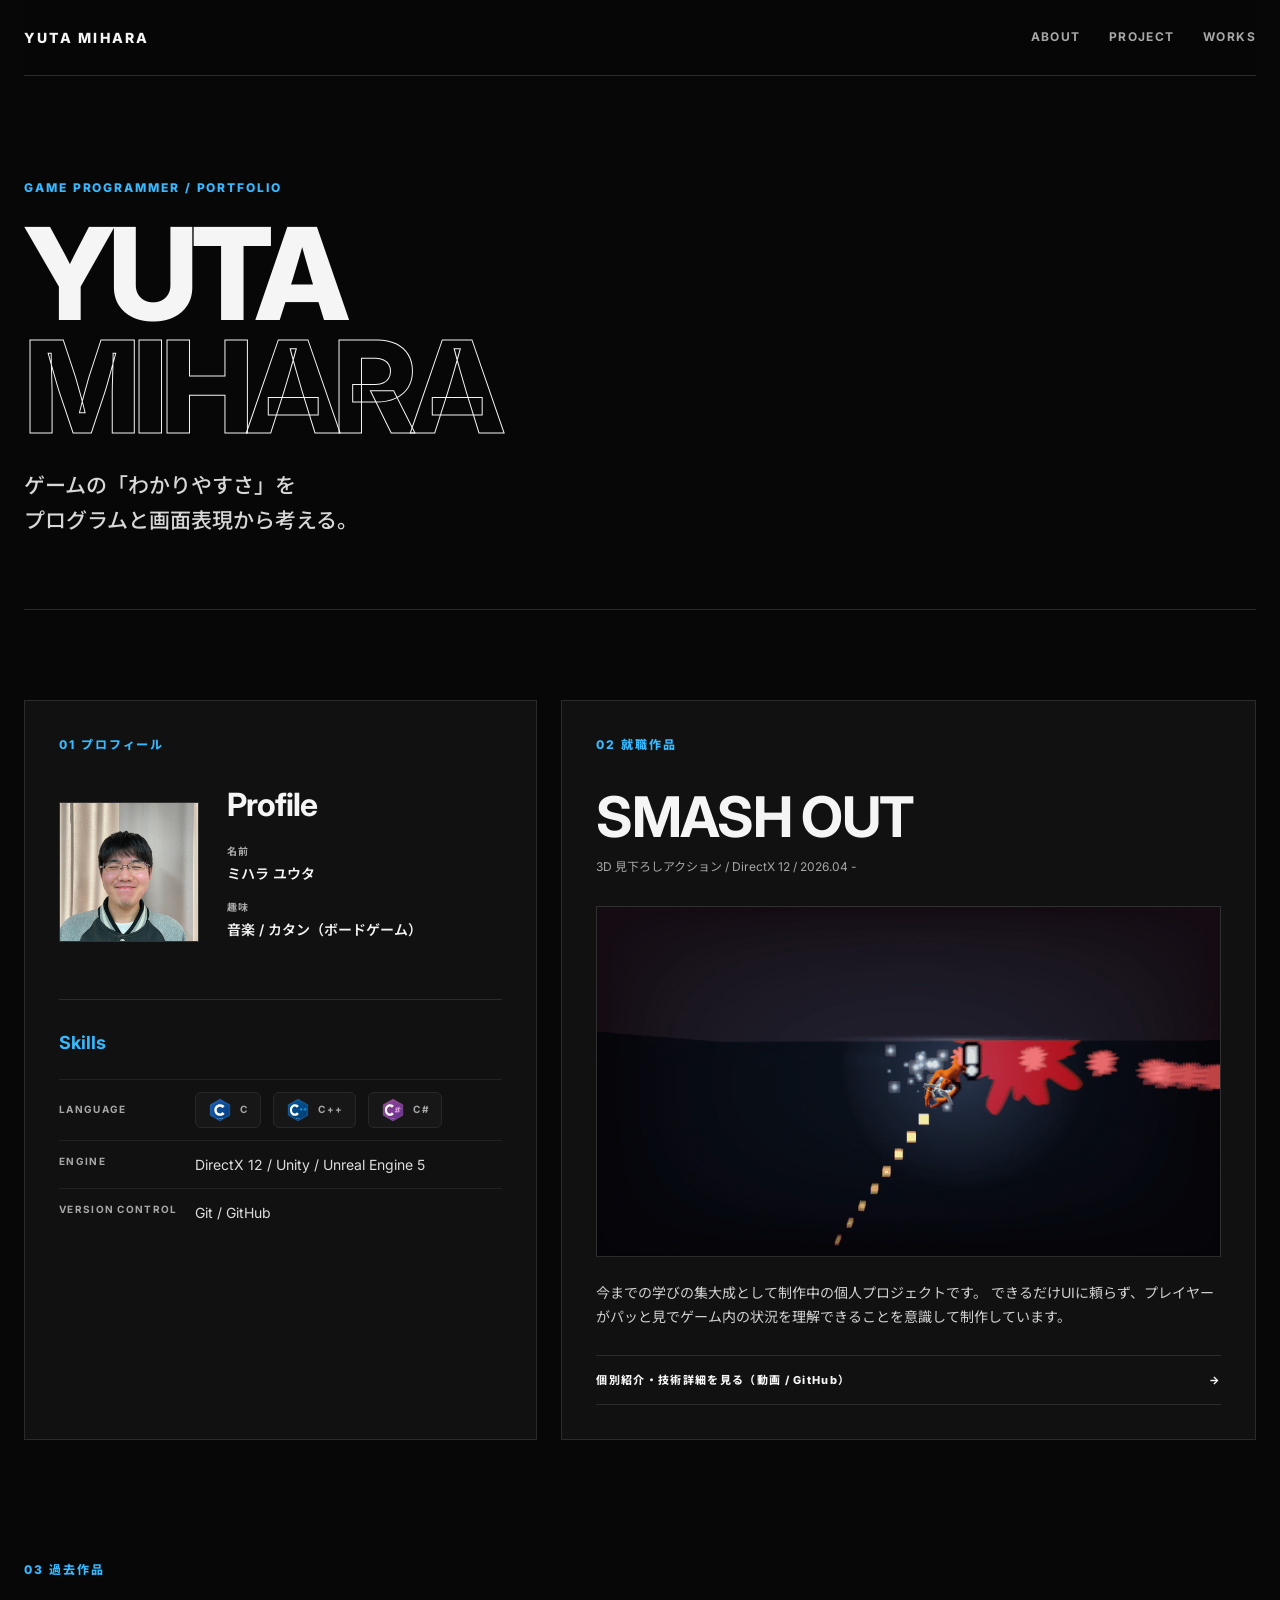
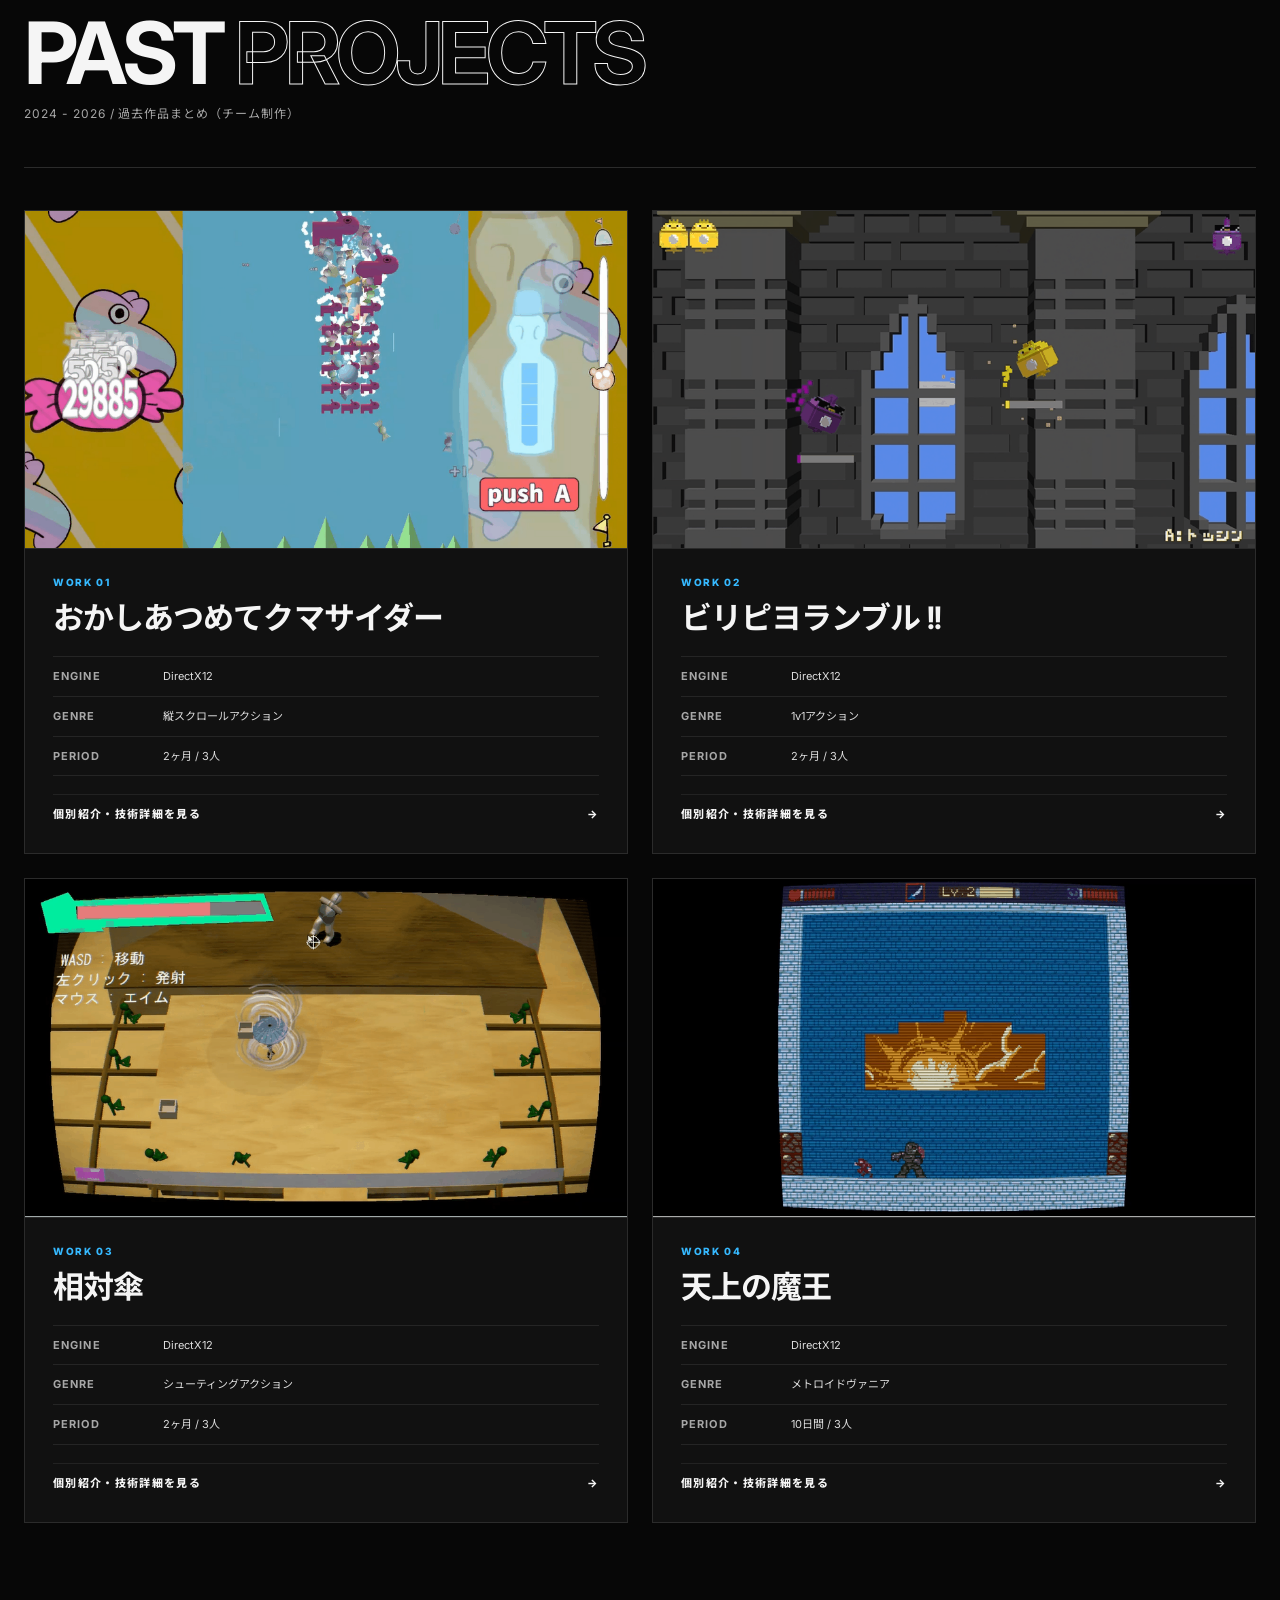
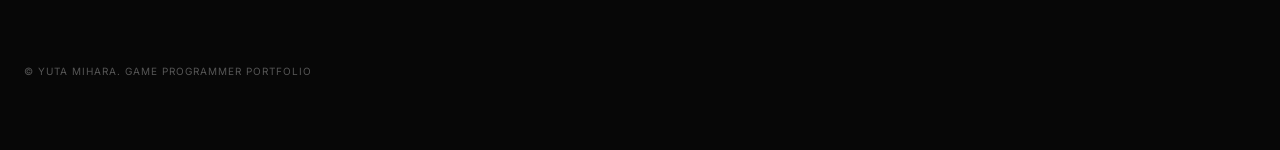
==== commit 07deaac2: "feat: 作品個別紹介ビューを画面全体のフルページ切り替え（SPA遷移）に変更" ====
--- a/index.html
+++ b/index.html
@@ -8,222 +8,234 @@
   <link rel="stylesheet" href="style.css">
 </head>
 <body>
-  <header class="site-header">
-    <a class="logo" href="#">YUTA MIHARA</a>
-    <nav class="nav" aria-label="メインナビゲーション">
-      <a href="#about">ABOUT</a>
-      <a href="#main-work">PROJECT</a>
-      <a href="#past-works">WORKS</a>
-    </nav>
-  </header>
-
-  <main>
-    <section class="hero">
-      <div class="hero-heading">
-        <p class="eyebrow">GAME PROGRAMMER / PORTFOLIO</p>
-        <h1>YUTA<br><span>MIHARA</span></h1>
-        <p class="hero-copy">ゲームの「わかりやすさ」を<br>プログラムと画面表現から考える。</p>
-      </div>
-    </section>
-
-    <section class="intro-grid" id="about">
-      <article class="profile-card panel">
-        <div class="section-label">01 プロフィール</div>
-        <div class="profile-main">
-          <div class="profile-image-wrap">
-            <img src="assets/profile.jpg" alt="ミハラ ユウタのプロフィール写真">
-          </div>
-          <div class="profile-info">
-            <h2>Profile</h2>
-            <dl>
-              <div>
-                <dt>名前</dt>
-                <dd>ミハラ ユウタ</dd>
-              </div>
-              <div>
-                <dt>趣味</dt>
-                <dd>音楽 / カタン（ボードゲーム）</dd>
-              </div>
-            </dl>
-          </div>
+  <!-- =====================================================================
+       画面1: ポートフォリオ トップ画面 (Home View)
+       ===================================================================== -->
+  <div id="home-view" class="page-view is-active">
+    <header class="site-header">
+      <a class="logo" href="#">YUTA MIHARA</a>
+      <nav class="nav" aria-label="メインナビゲーション">
+        <a href="#about">ABOUT</a>
+        <a href="#main-work">PROJECT</a>
+        <a href="#past-works">WORKS</a>
+      </nav>
+    </header>
+
+    <main>
+      <section class="hero">
+        <div class="hero-heading">
+          <p class="eyebrow">GAME PROGRAMMER / PORTFOLIO</p>
+          <h1>YUTA<br><span>MIHARA</span></h1>
+          <p class="hero-copy">ゲームの「わかりやすさ」を<br>プログラムと画面表現から考える。</p>
         </div>
-
-        <div class="skills">
-          <h3>Skills</h3>
-          <div class="skill-row skill-row-lang">
-            <span>LANGUAGE</span>
-            <div class="lang-icons">
-              <div class="lang-item" title="C言語">
-                <img src="assets/icons/c.svg" alt="C" width="24" height="24">
-                <span class="lang-name">C</span>
-              </div>
-              <div class="lang-item" title="C++">
-                <img src="assets/icons/cpp.svg" alt="C++" width="24" height="24">
-                <span class="lang-name">C++</span>
-              </div>
-              <div class="lang-item" title="C#">
-                <img src="assets/icons/csharp.svg" alt="C#" width="24" height="24">
-                <span class="lang-name">C#</span>
-              </div>
-            </div>
-          </div>
-          <div class="skill-row">
-            <span>ENGINE</span>
-            <p>DirectX 12 / Unity / Unreal Engine 5</p>
-          </div>
-          <div class="skill-row">
-            <span>VERSION CONTROL</span>
-            <p>Git / GitHub</p>
-          </div>
+      </section>
+
+      <section class="intro-grid" id="about">
+        <article class="profile-card panel">
+          <div class="section-label">01 プロフィール</div>
+          <div class="profile-main">
+            <div class="profile-image-wrap">
+              <img src="assets/profile.jpg" alt="ミハラ ユウタのプロフィール写真">
+            </div>
+            <div class="profile-info">
+              <h2>Profile</h2>
+              <dl>
+                <div>
+                  <dt>名前</dt>
+                  <dd>ミハラ ユウタ</dd>
+                </div>
+                <div>
+                  <dt>趣味</dt>
+                  <dd>音楽 / カタン（ボードゲーム）</dd>
+                </div>
+              </dl>
+            </div>
+          </div>
+
+          <div class="skills">
+            <h3>Skills</h3>
+            <div class="skill-row skill-row-lang">
+              <span>LANGUAGE</span>
+              <div class="lang-icons">
+                <div class="lang-item" title="C言語">
+                  <img src="assets/icons/c.svg" alt="C" width="24" height="24">
+                  <span class="lang-name">C</span>
+                </div>
+                <div class="lang-item" title="C++">
+                  <img src="assets/icons/cpp.svg" alt="C++" width="24" height="24">
+                  <span class="lang-name">C++</span>
+                </div>
+                <div class="lang-item" title="C#">
+                  <img src="assets/icons/csharp.svg" alt="C#" width="24" height="24">
+                  <span class="lang-name">C#</span>
+                </div>
+              </div>
+            </div>
+            <div class="skill-row">
+              <span>ENGINE</span>
+              <p>DirectX 12 / Unity / Unreal Engine 5</p>
+            </div>
+            <div class="skill-row">
+              <span>VERSION CONTROL</span>
+              <p>Git / GitHub</p>
+            </div>
+          </div>
+        </article>
+
+        <article class="game-card panel" id="main-work" data-work-id="smash-out" role="button" tabindex="0" aria-label="就職作品 SMASH OUT の個別紹介ページを開く">
+          <div class="section-label">02 就職作品</div>
+          <div class="game-heading">
+            <h2>SMASH OUT</h2>
+            <p class="game-meta">3D 見下ろしアクション / DirectX 12 / 2026.04 -</p>
+          </div>
+
+          <figure class="game-image work-gif">
+            <img src="assets/smash-out.gif" alt="SMASH OUTのゲームプレイ"
+              onerror="this.style.display='none'; this.nextElementSibling.style.display='grid';">
+            <div class="gif-placeholder" style="display:none;">SMASH OUT / GIF</div>
+          </figure>
+
+          <div class="game-description">
+            <p>
+              今までの学びの集大成として制作中の個人プロジェクトです。
+              できるだけUIに頼らず、プレイヤーがパッと見でゲーム内の状況を理解できることを意識して制作しています。
+            </p>
+          </div>
+
+          <div class="detail-link">
+            <span>個別紹介・技術詳細を見る（動画 / GitHub）</span>
+            <span aria-hidden="true">→</span>
+          </div>
+        </article>
+      </section>
+
+      <section class="past-works" id="past-works">
+        <div class="past-works-heading">
+          <div class="section-label">03 過去作品</div>
+          <h2>PAST <span>PROJECTS</span></h2>
+          <p>2024 - 2026 / 過去作品まとめ（チーム制作）</p>
         </div>
-      </article>
-
-      <article class="game-card panel" id="main-work" data-work-id="smash-out" role="button" tabindex="0" aria-label="就職作品 SMASH OUT の詳細紹介を開く">
-        <div class="section-label">02 就職作品</div>
-        <div class="game-heading">
-          <h2>SMASH OUT</h2>
-          <p class="game-meta">3D 見下ろしアクション / DirectX 12 / 2026.04 -</p>
+
+        <div class="works-grid">
+          <article class="work-card" data-work-id="kuma-cider" role="button" tabindex="0" aria-label="おかしあつめてクマサイダー の個別紹介ページを開く">
+            <figure class="work-gif">
+              <img src="assets/kuma-cider.gif" alt="おかしあつめてクマサイダーのゲームプレイ"
+                onerror="this.style.display='none'; this.nextElementSibling.style.display='grid';">
+              <div class="gif-placeholder" style="display:none;">KUMA CIDER / GIF</div>
+            </figure>
+            <div class="work-content">
+              <div class="work-number">WORK 01</div>
+              <h3>おかしあつめてクマサイダー</h3>
+              <dl class="work-meta">
+                <div><dt>ENGINE</dt><dd>DirectX12</dd></div>
+                <div><dt>GENRE</dt><dd>縦スクロールアクション</dd></div>
+                <div><dt>PERIOD</dt><dd>2ヶ月 / 3人</dd></div>
+              </dl>
+              <div class="detail-link">
+                <span>個別紹介・技術詳細を見る</span>
+                <span aria-hidden="true">→</span>
+              </div>
+            </div>
+          </article>
+
+          <article class="work-card" data-work-id="bilypiyo-rumble" role="button" tabindex="0" aria-label="ビリピヨランブル !! の個別紹介ページを開く">
+            <figure class="work-gif">
+              <img src="assets/bilypiyo-rumble.gif" alt="ビリピヨランブル!!のゲームプレイ"
+                onerror="this.style.display='none'; this.nextElementSibling.style.display='grid';">
+              <div class="gif-placeholder" style="display:none;">BILIPIYO RUMBLE / GIF</div>
+            </figure>
+            <div class="work-content">
+              <div class="work-number">WORK 02</div>
+              <h3>ビリピヨランブル !!</h3>
+              <dl class="work-meta">
+                <div><dt>ENGINE</dt><dd>DirectX12</dd></div>
+                <div><dt>GENRE</dt><dd>1v1アクション</dd></div>
+                <div><dt>PERIOD</dt><dd>2ヶ月 / 3人</dd></div>
+              </dl>
+              <div class="detail-link">
+                <span>個別紹介・技術詳細を見る</span>
+                <span aria-hidden="true">→</span>
+              </div>
+            </div>
+          </article>
+
+          <article class="work-card" data-work-id="soutai-gasa" role="button" tabindex="0" aria-label="相対傘 の個別紹介ページを開く">
+            <figure class="work-gif">
+              <img src="assets/soutai-gasa.gif" alt="相対傘のゲームプレイ"
+                onerror="this.style.display='none'; this.nextElementSibling.style.display='grid';">
+              <div class="gif-placeholder" style="display:none;">SOUTAI GASA / GIF</div>
+            </figure>
+            <div class="work-content">
+              <div class="work-number">WORK 03</div>
+              <h3>相対傘</h3>
+              <dl class="work-meta">
+                <div><dt>ENGINE</dt><dd>DirectX12</dd></div>
+                <div><dt>GENRE</dt><dd>シューティングアクション</dd></div>
+                <div><dt>PERIOD</dt><dd>2ヶ月 / 3人</dd></div>
+              </dl>
+              <div class="detail-link">
+                <span>個別紹介・技術詳細を見る</span>
+                <span aria-hidden="true">→</span>
+              </div>
+            </div>
+          </article>
+
+          <article class="work-card" data-work-id="maou" role="button" tabindex="0" aria-label="天上の魔王 の個別紹介ページを開く">
+            <figure class="work-gif">
+              <img src="assets/new-work.gif" alt="天上の魔王のゲームプレイ"
+                onerror="this.style.display='none'; this.nextElementSibling.style.display='grid';">
+              <div class="gif-placeholder" style="display:none;">NEW WORK / GIF</div>
+            </figure>
+            <div class="work-content">
+              <div class="work-number">WORK 04</div>
+              <h3>天上の魔王</h3>
+              <dl class="work-meta">
+                <div><dt>ENGINE</dt><dd>DirectX12</dd></div>
+                <div><dt>GENRE</dt><dd>メトロイドヴァニア</dd></div>
+                <div><dt>PERIOD</dt><dd>10日間 / 3人</dd></div>
+              </dl>
+              <div class="detail-link">
+                <span>個別紹介・技術詳細を見る</span>
+                <span aria-hidden="true">→</span>
+              </div>
+            </div>
+          </article>
         </div>
-
-        <figure class="game-image work-gif">
-          <img src="assets/smash-out.gif" alt="SMASH OUTのゲームプレイ"
-            onerror="this.style.display='none'; this.nextElementSibling.style.display='grid';">
-          <div class="gif-placeholder" style="display:none;">SMASH OUT / GIF</div>
-        </figure>
-
-        <div class="game-description">
-          <p>
-            今までの学びの集大成として制作中の個人プロジェクトです。
-            できるだけUIに頼らず、プレイヤーがパッと見でゲーム内の状況を理解できることを意識して制作しています。
-          </p>
-        </div>
-
-        <div class="detail-link">
-          <span>個別紹介・技術詳細を見る（動画 / GitHub）</span>
-          <span aria-hidden="true">→</span>
-        </div>
-      </article>
-    </section>
-
-    
-    <section class="past-works" id="past-works">
-      <div class="past-works-heading">
-        <div class="section-label">03 過去作品</div>
-        <h2>PAST <span>PROJECTS</span></h2>
-        <p>2024 - 2026 / 過去作品まとめ（チーム制作）</p>
-      </div>
-
-      <div class="works-grid">
-        <article class="work-card" data-work-id="kuma-cider" role="button" tabindex="0" aria-label="おかしあつめてクマサイダー の詳細を見る">
-          <figure class="work-gif">
-            <img src="assets/kuma-cider.gif" alt="おかしあつめてクマサイダーのゲームプレイ"
-              onerror="this.style.display='none'; this.nextElementSibling.style.display='grid';">
-            <div class="gif-placeholder" style="display:none;">KUMA CIDER / GIF</div>
-          </figure>
-          <div class="work-content">
-            <div class="work-number">WORK 01</div>
-            <h3>おかしあつめてクマサイダー</h3>
-            <dl class="work-meta">
-              <div><dt>ENGINE</dt><dd>DirectX12</dd></div>
-              <div><dt>GENRE</dt><dd>縦スクロールアクション</dd></div>
-              <div><dt>PERIOD</dt><dd>2ヶ月 / 3人</dd></div>
-            </dl>
-            <div class="detail-link">
-              <span>個別紹介・技術詳細を見る</span>
-              <span aria-hidden="true">→</span>
-            </div>
-          </div>
-        </article>
-
-        <article class="work-card" data-work-id="bilypiyo-rumble" role="button" tabindex="0" aria-label="ビリピヨランブル !! の詳細を見る">
-          <figure class="work-gif">
-            <img src="assets/bilypiyo-rumble.gif" alt="ビリピヨランブル!!のゲームプレイ"
-              onerror="this.style.display='none'; this.nextElementSibling.style.display='grid';">
-            <div class="gif-placeholder" style="display:none;">BILIPIYO RUMBLE / GIF</div>
-          </figure>
-          <div class="work-content">
-            <div class="work-number">WORK 02</div>
-            <h3>ビリピヨランブル !!</h3>
-            <dl class="work-meta">
-              <div><dt>ENGINE</dt><dd>DirectX12</dd></div>
-              <div><dt>GENRE</dt><dd>1v1アクション</dd></div>
-              <div><dt>PERIOD</dt><dd>2ヶ月 / 3人</dd></div>
-            </dl>
-            <div class="detail-link">
-              <span>個別紹介・技術詳細を見る</span>
-              <span aria-hidden="true">→</span>
-            </div>
-          </div>
-        </article>
-
-        <article class="work-card" data-work-id="soutai-gasa" role="button" tabindex="0" aria-label="相対傘 の詳細を見る">
-          <figure class="work-gif">
-            <img src="assets/soutai-gasa.gif" alt="相対傘のゲームプレイ"
-              onerror="this.style.display='none'; this.nextElementSibling.style.display='grid';">
-            <div class="gif-placeholder" style="display:none;">SOUTAI GASA / GIF</div>
-          </figure>
-          <div class="work-content">
-            <div class="work-number">WORK 03</div>
-            <h3>相対傘</h3>
-            <dl class="work-meta">
-              <div><dt>ENGINE</dt><dd>DirectX12</dd></div>
-              <div><dt>GENRE</dt><dd>シューティングアクション</dd></div>
-              <div><dt>PERIOD</dt><dd>2ヶ月 / 3人</dd></div>
-            </dl>
-            <div class="detail-link">
-              <span>個別紹介・技術詳細を見る</span>
-              <span aria-hidden="true">→</span>
-            </div>
-          </div>
-        </article>
-
-        <article class="work-card" data-work-id="maou" role="button" tabindex="0" aria-label="天上の魔王 の詳細を見る">
-          <figure class="work-gif">
-            <img src="assets/new-work.gif" alt="天上の魔王のゲームプレイ"
-              onerror="this.style.display='none'; this.nextElementSibling.style.display='grid';">
-            <div class="gif-placeholder" style="display:none;">NEW WORK / GIF</div>
-          </figure>
-          <div class="work-content">
-            <div class="work-number">WORK 04</div>
-            <h3>天上の魔王</h3>
-            <dl class="work-meta">
-              <div><dt>ENGINE</dt><dd>DirectX12</dd></div>
-              <div><dt>GENRE</dt><dd>メトロイドヴァニア</dd></div>
-              <div><dt>PERIOD</dt><dd>10日間 / 3人</dd></div>
-            </dl>
-            <div class="detail-link">
-              <span>個別紹介・技術詳細を見る</span>
-              <span aria-hidden="true">→</span>
-            </div>
-          </div>
-        </article>
-      </div>
-    </section>
-  </main>
-
-  <!-- 個別作品紹介ビュー（モーダル / フルスクリーン階層） -->
-  <aside id="work-modal" class="work-modal" aria-hidden="true" role="dialog" aria-labelledby="modal-breadcrumb-title">
-    <div class="modal-backdrop" id="modal-backdrop"></div>
-    <div class="modal-container">
-      <div class="modal-header">
-        <div class="modal-breadcrumb" aria-label="パンくずリスト">
-          <button type="button" class="breadcrumb-top" id="breadcrumb-top">TOP</button>
-          <span class="breadcrumb-separator" aria-hidden="true">/</span>
-          <span class="breadcrumb-category" id="modal-category">WORKS</span>
-          <span class="breadcrumb-separator" aria-hidden="true">/</span>
-          <span class="breadcrumb-current" id="modal-breadcrumb-title">作品詳細</span>
-        </div>
-        <button type="button" class="modal-close-btn" id="modal-close" aria-label="一覧に戻る (ESC)">
-          <span>閉じる [ESC]</span>
-          <svg width="18" height="18" viewBox="0 0 24 24" fill="none" stroke="currentColor" stroke-width="2.5"><path d="M18 6L6 18M6 6l12 12"/></svg>
-        </button>
-      </div>
-
-      <div class="modal-body" id="modal-body">
-        <!-- JavaScript (main.js) により選択された作品の詳細情報を動的生成 -->
-      </div>
-    </div>
-  </aside>
+      </section>
+    </main>
+
+    <footer>
+      <p>© YUTA MIHARA. GAME PROGRAMMER PORTFOLIO</p>
+    </footer>
+  </div>
+
+  <!-- =====================================================================
+       画面2: 作品個別紹介ページ (Detail View - 画面全体が完全に切り替わる)
+       ===================================================================== -->
+  <div id="detail-view" class="page-view" style="display: none;">
+    <header class="site-header detail-header">
+      <button type="button" class="back-link-btn" id="header-back-btn" aria-label="トップ一覧に戻る">
+        <span class="back-arrow" aria-hidden="true">←</span>
+        <span>TOPに戻る</span>
+      </button>
+
+      <nav class="breadcrumb-nav" aria-label="階層ナビゲーション">
+        <button type="button" class="breadcrumb-link" id="breadcrumb-home">TOP</button>
+        <span class="breadcrumb-sep" aria-hidden="true">/</span>
+        <span class="breadcrumb-cat" id="detail-breadcrumb-category">就職作品</span>
+        <span class="breadcrumb-sep" aria-hidden="true">/</span>
+        <span class="breadcrumb-curr" id="detail-breadcrumb-title">作品名</span>
+      </nav>
+    </header>
+
+    <main class="detail-page-main" id="detail-content">
+      <!-- main.js により選択された作品の詳細情報を画面全体に動的生成 -->
+    </main>
+
+    <footer class="detail-page-footer">
+      <p>© YUTA MIHARA. GAME PROGRAMMER PORTFOLIO</p>
+    </footer>
+  </div>
 
   <script src="main.js"></script>
 </body>
--- a/style.css
+++ b/style.css
@@ -587,202 +587,163 @@
 }
 
 /* =============================================================================
-   Work Detail Modal (Hierarchical View)
+   Work Detail Full Page View (画面全体が切り替わる個別紹介ページ)
    ============================================================================= */
-body.modal-open {
-  overflow: hidden;
-}
-
-.work-modal {
-  position: fixed;
-  inset: 0;
-  z-index: 1000;
-  display: flex;
-  align-items: center;
-  justify-content: center;
-  opacity: 0;
-  visibility: hidden;
-  transition: opacity 0.25s ease, visibility 0.25s ease;
-}
-
-.work-modal.is-active {
-  opacity: 1;
-  visibility: visible;
-}
-
-.modal-backdrop {
-  position: absolute;
-  inset: 0;
-  background: rgba(0, 0, 0, 0.88);
-  backdrop-filter: blur(12px);
-  -webkit-backdrop-filter: blur(12px);
-}
-
-.modal-container {
-  position: relative;
-  z-index: 2;
-  width: min(94vw, 1100px);
-  max-height: 92vh;
-  background: #0d0d0d;
-  border: 1px solid #2e2e2e;
-  border-radius: 6px;
-  display: flex;
-  flex-direction: column;
-  overflow-y: auto;
-  box-shadow: 0 25px 60px rgba(0, 0, 0, 0.8), 0 0 0 1px rgba(255, 255, 255, 0.05);
-  transform: translateY(16px) scale(0.98);
-  transition: transform 0.28s cubic-bezier(0.16, 1, 0.3, 1);
-}
-
-.work-modal.is-active .modal-container {
-  transform: translateY(0) scale(1);
-}
-
-/* Modal Header & Breadcrumb */
-.modal-header {
+.page-view {
+  min-height: 100vh;
+  width: 100%;
+}
+
+/* Detail Header & Breadcrumb */
+.detail-header {
   position: sticky;
   top: 0;
-  z-index: 10;
+  z-index: 100;
   display: flex;
   align-items: center;
   justify-content: space-between;
-  padding: 16px 28px;
-  background: rgba(13, 13, 13, 0.94);
-  backdrop-filter: blur(10px);
-  -webkit-backdrop-filter: blur(10px);
+  width: min(100% - 48px, var(--max-width));
+  height: 76px;
+  margin: 0 auto;
+  background: rgba(7, 7, 7, 0.92);
+  backdrop-filter: blur(14px);
+  -webkit-backdrop-filter: blur(14px);
   border-bottom: 1px solid var(--line);
 }
 
-.modal-breadcrumb {
+.back-link-btn {
+  display: inline-flex;
+  align-items: center;
+  gap: 8px;
+  background: var(--surface);
+  border: 1px solid var(--line);
+  color: var(--text);
+  padding: 8px 16px;
+  border-radius: 4px;
+  font-family: inherit;
+  font-size: 11px;
+  font-weight: 800;
+  letter-spacing: 0.12em;
+  cursor: pointer;
+  transition: all 0.2s ease;
+}
+
+.back-link-btn:hover {
+  background: #202020;
+  border-color: var(--accent);
+  color: var(--accent);
+  transform: translateX(-3px);
+}
+
+.breadcrumb-nav {
   display: flex;
   align-items: center;
   gap: 10px;
   font-size: 11px;
   font-weight: 700;
-  letter-spacing: 0.12em;
-}
-
-.breadcrumb-top {
+  letter-spacing: 0.1em;
+}
+
+.breadcrumb-link {
   background: none;
   border: none;
   color: var(--muted);
   cursor: pointer;
   padding: 4px 6px;
-  margin: -4px -6px;
-  border-radius: 4px;
   font-family: inherit;
   font-size: inherit;
   font-weight: inherit;
   letter-spacing: inherit;
-  transition: color 0.2s, background 0.2s;
-}
-
-.breadcrumb-top:hover {
+  border-radius: 4px;
+  transition: all 0.2s ease;
+}
+
+.breadcrumb-link:hover {
   color: var(--accent);
   background: rgba(54, 185, 255, 0.1);
 }
 
-.breadcrumb-separator {
+.breadcrumb-sep {
   color: #444;
 }
 
-.breadcrumb-category {
+.breadcrumb-cat {
   color: var(--muted);
 }
 
-.breadcrumb-current {
+.breadcrumb-curr {
   color: var(--text);
-  max-width: 280px;
+  max-width: 260px;
   overflow: hidden;
   text-overflow: ellipsis;
   white-space: nowrap;
 }
 
-.modal-close-btn {
-  display: inline-flex;
-  align-items: center;
-  gap: 8px;
-  background: #1a1a1a;
-  border: 1px solid #333;
-  color: #eee;
-  padding: 8px 16px;
-  border-radius: 4px;
-  font-family: inherit;
-  font-size: 11px;
-  font-weight: 700;
-  letter-spacing: 0.1em;
-  cursor: pointer;
-  transition: background 0.2s, border-color 0.2s, color 0.2s;
-}
-
-.modal-close-btn:hover {
-  background: #252525;
-  border-color: var(--accent);
-  color: var(--accent);
-}
-
-/* Modal Body Content */
-.modal-body {
-  padding: 36px 40px 48px;
-}
-
-.detail-header-block {
-  margin-bottom: 36px;
-  padding-bottom: 28px;
+/* Detail Page Main Content */
+.detail-page-main {
+  width: min(100% - 48px, var(--max-width));
+  margin: 0 auto;
+  padding: 60px 0 100px;
+}
+
+.detail-hero {
+  margin-bottom: 48px;
+  padding-bottom: 36px;
   border-bottom: 1px solid var(--line);
 }
 
 .detail-kicker {
   color: var(--accent);
-  font-size: 11px;
+  font-size: 12px;
   font-weight: 800;
-  letter-spacing: 0.16em;
-  margin-bottom: 12px;
+  letter-spacing: 0.18em;
+  margin-bottom: 14px;
 }
 
 .detail-title {
-  margin: 0 0 16px;
-  font-size: clamp(32px, 4.5vw, 52px);
+  margin: 0 0 18px;
+  font-size: clamp(38px, 6vw, 68px);
   font-weight: 800;
-  line-height: 1.05;
+  line-height: 1.0;
   letter-spacing: -0.04em;
 }
 
 .detail-summary {
   margin: 0;
   color: #ccc;
-  font-size: 15px;
-  line-height: 1.7;
-  max-width: 800px;
-}
-
+  font-size: clamp(15px, 1.6vw, 18px);
+  line-height: 1.8;
+  max-width: 860px;
+}
+
+/* Detail Grid (Video & Specs) */
 .detail-main-grid {
   display: grid;
   grid-template-columns: minmax(0, 1.25fr) minmax(0, 0.95fr);
-  gap: 32px;
-  margin-bottom: 40px;
+  gap: 36px;
+  margin-bottom: 50px;
 }
 
 .detail-section-title {
   display: flex;
   align-items: center;
-  gap: 8px;
-  font-size: 12px;
+  gap: 10px;
+  font-size: 13px;
   font-weight: 800;
   letter-spacing: 0.14em;
   color: #fff;
-  margin-bottom: 18px;
+  margin-bottom: 20px;
 }
 
 .detail-section-title span {
   color: var(--accent);
 }
 
-/* Media Section */
+/* Media (Video / Thumbnail) */
 .detail-media-wrap {
   display: flex;
   flex-direction: column;
-  gap: 14px;
+  gap: 16px;
 }
 
 .detail-video-container {
@@ -793,6 +754,7 @@
   border: 1px solid #2a2a2a;
   border-radius: 4px;
   overflow: hidden;
+  box-shadow: 0 10px 30px rgba(0, 0, 0, 0.6);
 }
 
 .detail-video-container iframe {
@@ -832,59 +794,60 @@
   font-weight: 700;
   letter-spacing: 0.08em;
   color: var(--accent);
-  padding: 8px 14px;
+  padding: 9px 16px;
   background: rgba(54, 185, 255, 0.08);
   border: 1px solid rgba(54, 185, 255, 0.25);
   border-radius: 4px;
-  transition: background 0.2s, border-color 0.2s;
+  transition: all 0.2s ease;
 }
 
 .ext-video-link:hover {
-  background: rgba(54, 185, 255, 0.16);
+  background: rgba(54, 185, 255, 0.18);
   border-color: var(--accent);
+  transform: translateY(-1px);
 }
 
 .video-placeholder-notice {
   display: flex;
-  gap: 14px;
+  gap: 16px;
   align-items: flex-start;
-  padding: 16px 18px;
-  background: #141414;
+  padding: 18px 20px;
+  background: #111;
   border: 1px dashed #333;
   border-radius: 4px;
 }
 
 .notice-icon {
-  font-size: 20px;
+  font-size: 24px;
   line-height: 1;
 }
 
 .notice-text strong {
   display: block;
-  font-size: 12px;
+  font-size: 13px;
   color: #eee;
   margin-bottom: 4px;
 }
 
 .notice-text p {
   margin: 0;
-  font-size: 11px;
+  font-size: 12px;
   color: var(--muted);
-  line-height: 1.5;
-}
-
-/* Specs Section */
+  line-height: 1.6;
+}
+
+/* Specs List */
 .detail-specs-list {
   margin: 0;
-  background: #131313;
-  border: 1px solid #252525;
+  background: var(--surface);
+  border: 1px solid var(--line);
   border-radius: 4px;
 }
 
 .spec-item {
   display: grid;
-  grid-template-columns: 110px 1fr;
-  padding: 14px 18px;
+  grid-template-columns: 120px 1fr;
+  padding: 16px 20px;
   border-bottom: 1px solid #222;
   align-items: center;
 }
@@ -902,41 +865,40 @@
 
 .spec-item dd {
   margin: 0;
-  font-size: 13px;
+  font-size: 14px;
   color: #eee;
 }
 
 .spec-tag {
   display: inline-block;
-  padding: 2px 8px;
-  background: #1e1e1e;
-  border: 1px solid #333;
+  padding: 3px 10px;
+  background: #1d1d1d;
+  border: 1px solid #363636;
   border-radius: 3px;
   color: var(--accent);
   font-weight: 700;
-  font-size: 11px;
-}
-
-/* GitHub Link in Specs */
+  font-size: 12px;
+}
+
 .github-badge-link {
   display: inline-flex;
   align-items: center;
   gap: 10px;
   background: #24292e;
   border: 1px solid #444;
-  padding: 8px 14px;
+  padding: 9px 16px;
   border-radius: 4px;
   color: #fff;
   font-size: 12px;
   font-weight: 700;
-  transition: background 0.2s, border-color 0.2s, transform 0.2s;
+  transition: all 0.2s ease;
 }
 
 .github-badge-link:hover {
   background: #2f363d;
   border-color: var(--accent);
+  color: #fff;
   transform: translateX(2px);
-  color: #fff;
 }
 
 .github-badge-link .arrow {
@@ -944,24 +906,24 @@
 }
 
 .github-placeholder-text {
-  font-size: 11px;
+  font-size: 12px;
   color: #777;
 }
 
-/* Comment Section */
+/* Comment & Highlights */
 .detail-comment-card {
-  padding: 26px 28px;
-  background: #131313;
-  border: 1px solid #252525;
+  padding: 30px 32px;
+  background: var(--surface);
+  border: 1px solid var(--line);
   border-radius: 4px;
 }
 
 .comment-heading {
-  margin: 18px 0 10px;
-  font-size: 14px;
-  font-weight: 700;
-  color: var(--accent);
-  letter-spacing: 0.05em;
+  margin: 24px 0 12px;
+  font-size: 15px;
+  font-weight: 700;
+  color: var(--accent);
+  letter-spacing: 0.06em;
 }
 
 .comment-heading:first-child {
@@ -969,86 +931,158 @@
 }
 
 .comment-p {
-  margin: 0 0 10px;
+  margin: 0 0 12px;
   color: #ccc;
+  font-size: 14px;
+  line-height: 1.85;
+}
+
+.comment-bullet {
+  margin: 0 0 8px 16px;
+  color: #ddd;
+  font-size: 14px;
+  line-height: 1.75;
+}
+
+.comment-spacer {
+  height: 16px;
+}
+
+/* Pagination (Prev / Next Work) */
+.detail-pagination {
+  display: grid;
+  grid-template-columns: 1fr auto 1fr;
+  gap: 16px;
+  align-items: center;
+  margin-top: 50px;
+  padding-top: 30px;
+  border-top: 1px solid var(--line);
+}
+
+.pagination-link {
+  display: flex;
+  flex-direction: column;
+  padding: 14px 18px;
+  background: var(--surface);
+  border: 1px solid var(--line);
+  border-radius: 4px;
+  color: inherit;
+  text-align: left;
+  cursor: pointer;
+  transition: all 0.2s ease;
+  font-family: inherit;
+}
+
+.pagination-link.next {
+  text-align: right;
+}
+
+.pagination-link:hover {
+  background: var(--surface-2);
+  border-color: var(--accent);
+  transform: translateY(-2px);
+}
+
+.pagination-sub {
+  font-size: 10px;
+  font-weight: 800;
+  letter-spacing: 0.12em;
+  color: var(--accent);
+  margin-bottom: 4px;
+}
+
+.pagination-name {
   font-size: 13px;
-  line-height: 1.8;
-}
-
-.comment-bullet {
-  margin: 0 0 6px 14px;
-  color: #ddd;
-  font-size: 13px;
-  line-height: 1.7;
-}
-
-.comment-spacer {
-  height: 12px;
-}
-
-/* Footer Actions */
+  font-weight: 700;
+  color: #eee;
+}
+
+.pagination-center-btn {
+  background: transparent;
+  border: 1px solid #333;
+  color: var(--muted);
+  padding: 10px 18px;
+  border-radius: 4px;
+  font-family: inherit;
+  font-size: 11px;
+  font-weight: 700;
+  letter-spacing: 0.1em;
+  cursor: pointer;
+  transition: all 0.2s ease;
+}
+
+.pagination-center-btn:hover {
+  border-color: var(--accent);
+  color: var(--accent);
+}
+
+.pagination-empty {
+  visibility: hidden;
+}
+
+/* Detail Footer Actions */
 .detail-footer-actions {
   margin-top: 40px;
-  padding-top: 24px;
-  border-top: 1px solid var(--line);
   display: flex;
   justify-content: center;
 }
 
-.back-to-list-btn {
+.back-to-home-btn {
   display: inline-flex;
   align-items: center;
   gap: 10px;
   background: var(--surface-2);
   border: 1px solid var(--line);
   color: #eee;
-  padding: 12px 28px;
+  padding: 14px 32px;
   border-radius: 4px;
   font-family: inherit;
-  font-size: 12px;
+  font-size: 13px;
   font-weight: 800;
   letter-spacing: 0.12em;
   cursor: pointer;
-  transition: background 0.2s, border-color 0.2s, color 0.2s, transform 0.2s;
-}
-
-.back-to-list-btn:hover {
-  background: #222;
+  transition: all 0.2s ease;
+}
+
+.back-to-home-btn:hover {
+  background: #242424;
   border-color: var(--accent);
   color: var(--accent);
   transform: translateY(-2px);
-}
-
-/* Responsive Modal */
+  box-shadow: 0 8px 20px rgba(0, 0, 0, 0.4);
+}
+
+.detail-page-footer {
+  width: min(100% - 48px, var(--max-width));
+  margin: 0 auto;
+  padding: 30px 0 60px;
+  color: #555;
+  font-size: 10px;
+  letter-spacing: 0.1em;
+  border-top: 1px solid var(--line);
+}
+
+/* Responsive */
 @media (max-width: 900px) {
   .detail-main-grid {
     grid-template-columns: 1fr;
-    gap: 28px;
-  }
-
-  .modal-body {
-    padding: 24px 20px 36px;
-  }
-
-  .modal-header {
-    padding: 14px 18px;
+    gap: 30px;
   }
 }
 
 @media (max-width: 600px) {
-  .modal-container {
-    width: 100vw;
-    height: 100vh;
-    max-height: 100vh;
-    border-radius: 0;
-    border: none;
-  }
-
-  .modal-breadcrumb .breadcrumb-category {
-    display: none;
-  }
-
-  .modal-breadcrumb .breadcrumb-separator:first-of-type {
+  .detail-header,
+  .detail-page-main,
+  .detail-page-footer {
+    width: min(100% - 28px, var(--max-width));
+  }
+
+  .detail-header {
+    height: 64px;
+  }
+
+  .breadcrumb-cat,
+  .breadcrumb-sep:first-of-type {
     display: none;
   }
 
@@ -1056,5 +1090,17 @@
     grid-template-columns: 1fr;
     gap: 4px;
   }
-}
-
+
+  .detail-pagination {
+    grid-template-columns: 1fr;
+  }
+
+  .pagination-link.next {
+    text-align: left;
+  }
+
+  .pagination-center-btn {
+    display: none;
+  }
+}
+
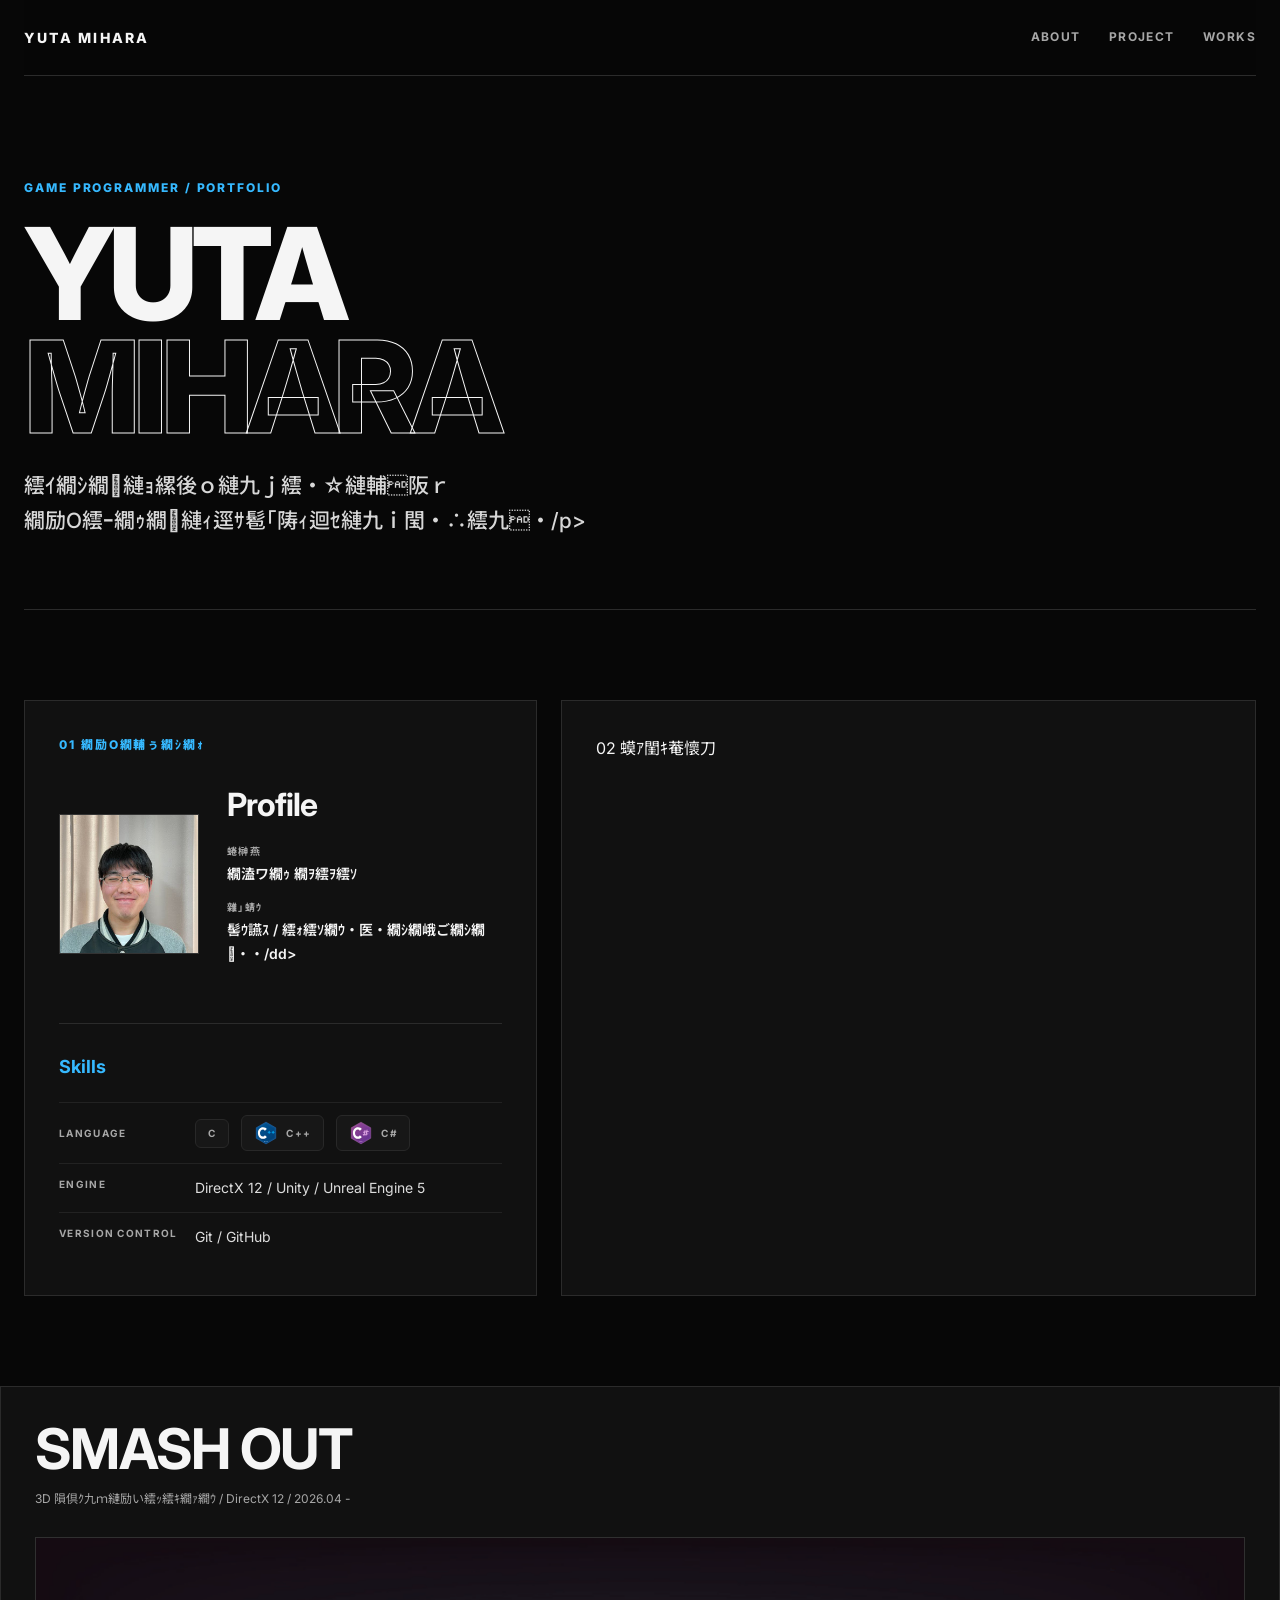
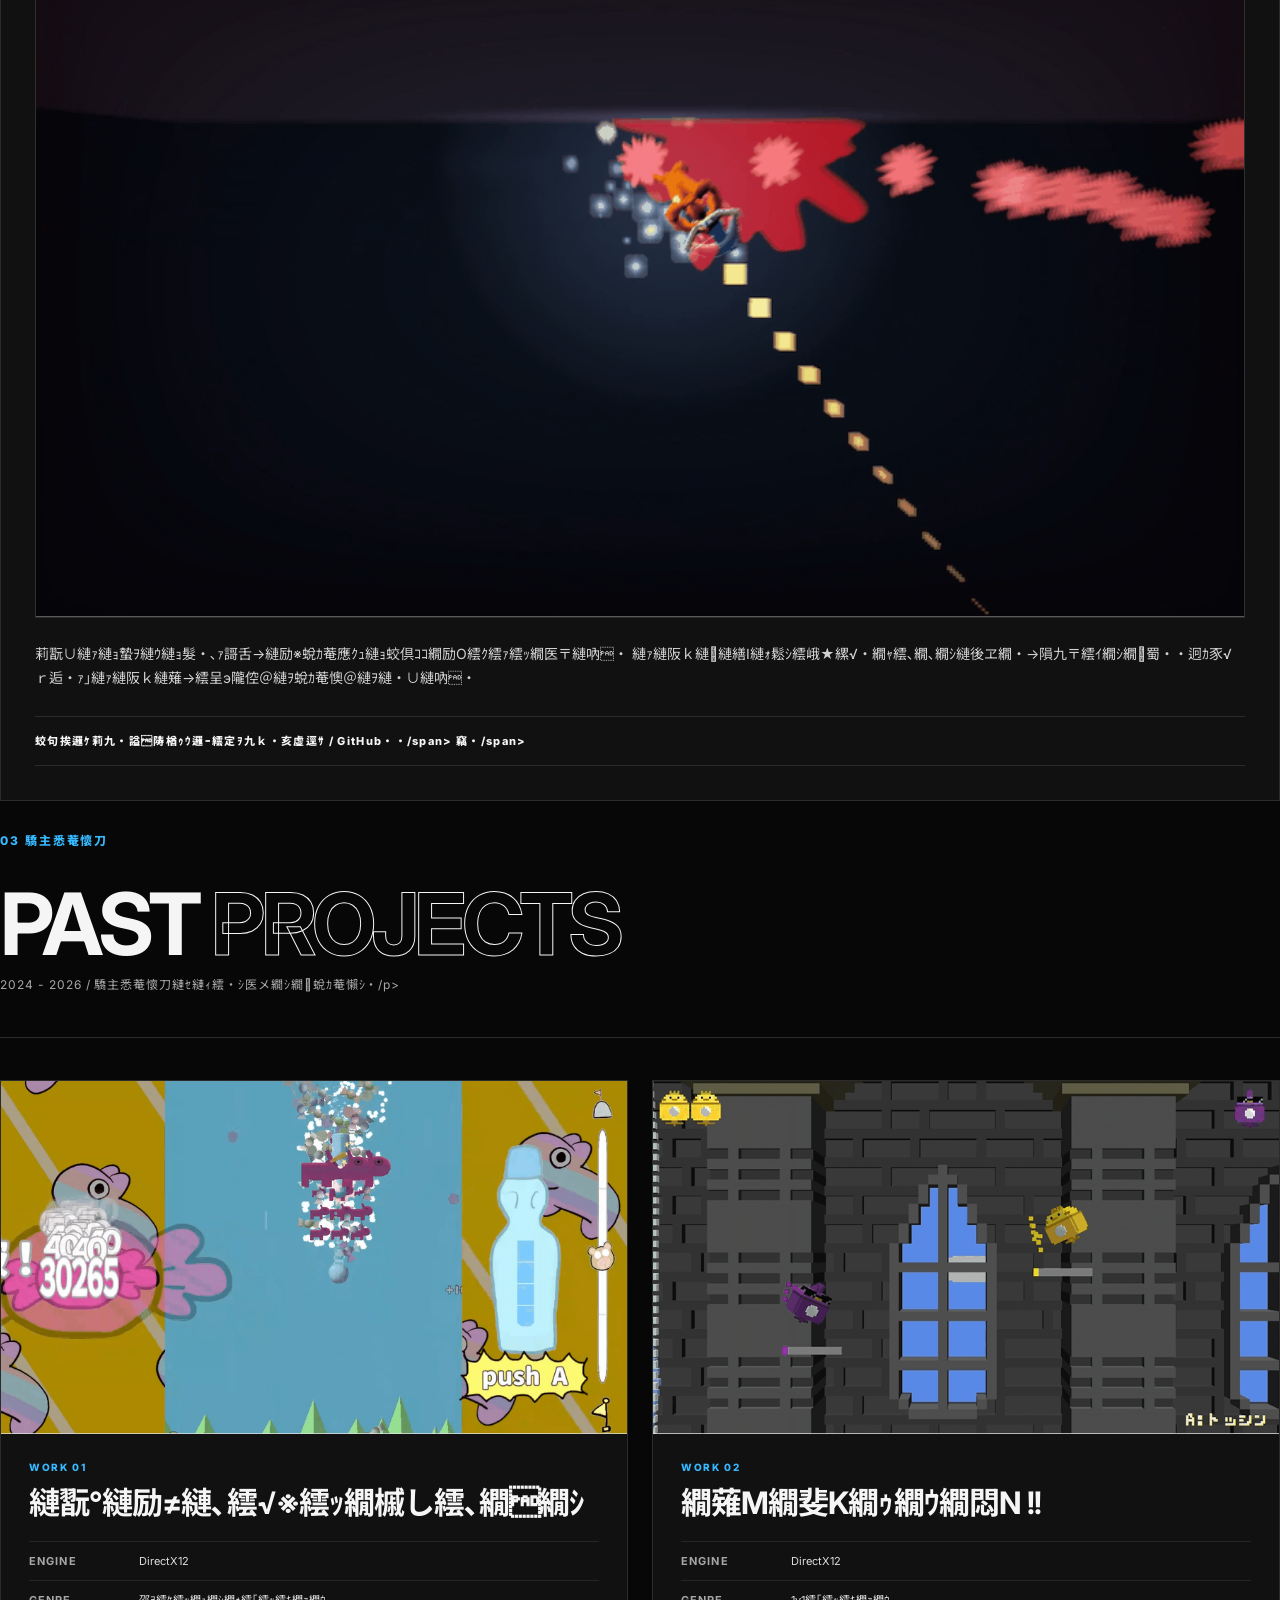
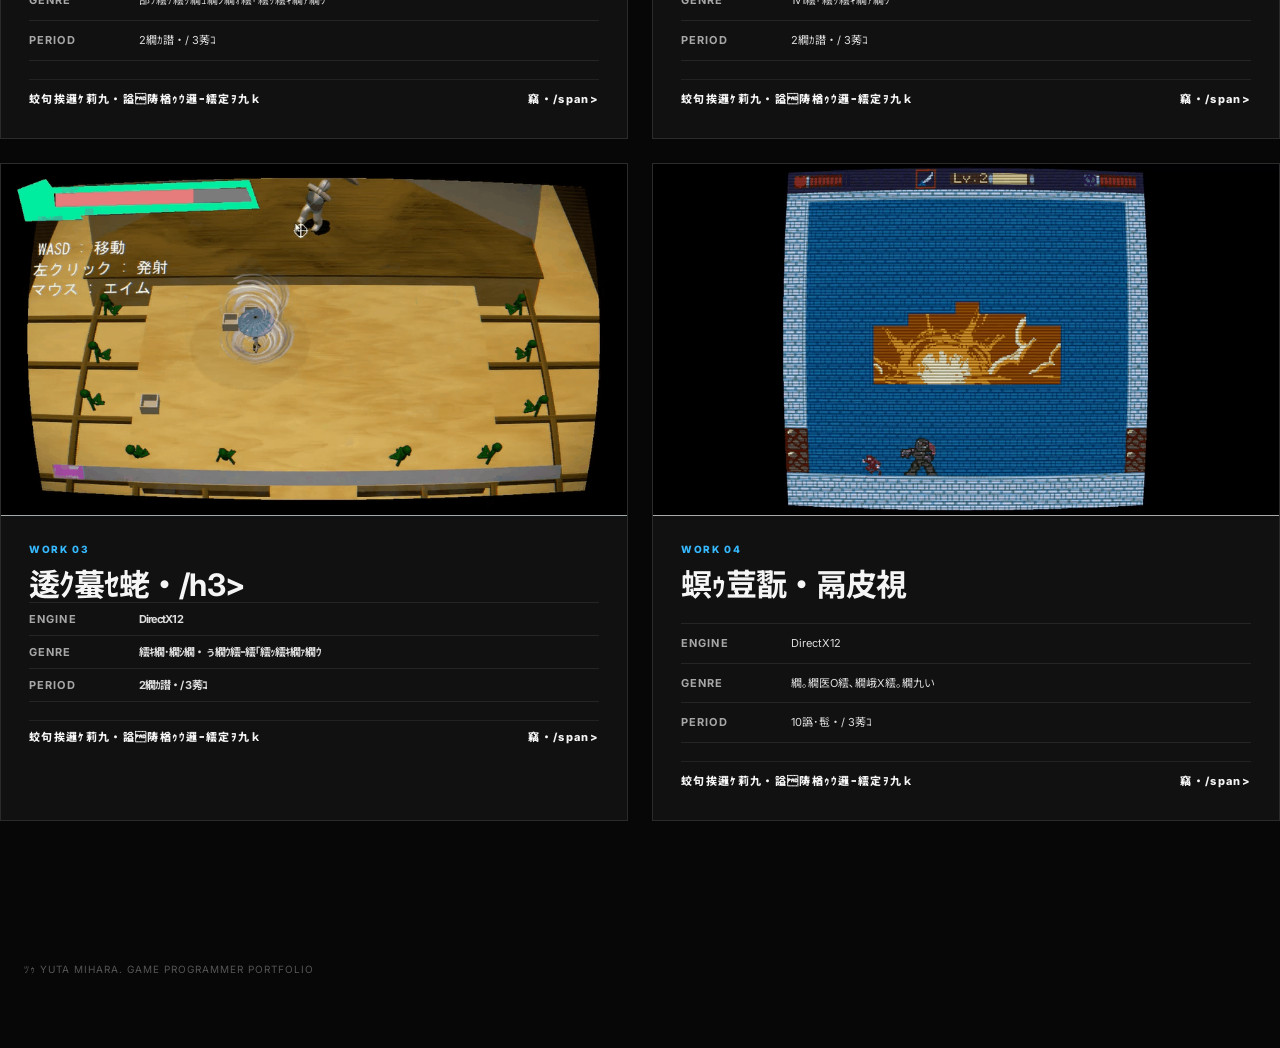
==== commit 58fea426: "fix: main.jsの構文エラー修正と作品カードのリンク化・キャッシュバスター対応" ====
--- a/index.html
+++ b/index.html
@@ -1,20 +1,20 @@
-<!DOCTYPE html>
+﻿<!DOCTYPE html>
 <html lang="ja">
 <head>
   <meta charset="UTF-8">
   <meta name="viewport" content="width=device-width, initial-scale=1.0">
-  <meta name="description" content="ミハラ ユウタ - Game Programmer Portfolio">
+  <meta name="description" content="繝溘ワ繝ｩ 繝ｦ繧ｦ繧ｿ - Game Programmer Portfolio">
   <title>Mihara Yuta | Game Programmer</title>
-  <link rel="stylesheet" href="style.css">
+  <link rel="stylesheet" href="style.css?v=2026102001">
 </head>
 <body>
   <!-- =====================================================================
-       画面1: ポートフォリオ トップ画面 (Home View)
+       逕ｻ髱｢1: 繝昴・繝医ヵ繧ｩ繝ｪ繧ｪ 繝医ャ繝礼判髱｢ (Home View)
        ===================================================================== -->
   <div id="home-view" class="page-view is-active">
     <header class="site-header">
       <a class="logo" href="#">YUTA MIHARA</a>
-      <nav class="nav" aria-label="メインナビゲーション">
+      <nav class="nav" aria-label="繝｡繧､繝ｳ繝翫ン繧ｲ繝ｼ繧ｷ繝ｧ繝ｳ">
         <a href="#about">ABOUT</a>
         <a href="#main-work">PROJECT</a>
         <a href="#past-works">WORKS</a>
@@ -26,27 +26,27 @@
         <div class="hero-heading">
           <p class="eyebrow">GAME PROGRAMMER / PORTFOLIO</p>
           <h1>YUTA<br><span>MIHARA</span></h1>
-          <p class="hero-copy">ゲームの「わかりやすさ」を<br>プログラムと画面表現から考える。</p>
+          <p class="hero-copy">繧ｲ繝ｼ繝縺ｮ縲後ｏ縺九ｊ繧・☆縺輔阪ｒ<br>繝励Ο繧ｰ繝ｩ繝縺ｨ逕ｻ髱｢陦ｨ迴ｾ縺九ｉ閠・∴繧九・/p>
         </div>
       </section>
 
       <section class="intro-grid" id="about">
         <article class="profile-card panel">
-          <div class="section-label">01 プロフィール</div>
+          <div class="section-label">01 繝励Ο繝輔ぅ繝ｼ繝ｫ</div>
           <div class="profile-main">
             <div class="profile-image-wrap">
-              <img src="assets/profile.jpg" alt="ミハラ ユウタのプロフィール写真">
+              <img src="assets/profile.jpg" alt="繝溘ワ繝ｩ 繝ｦ繧ｦ繧ｿ縺ｮ繝励Ο繝輔ぅ繝ｼ繝ｫ蜀咏悄">
             </div>
             <div class="profile-info">
               <h2>Profile</h2>
               <dl>
                 <div>
-                  <dt>名前</dt>
-                  <dd>ミハラ ユウタ</dd>
+                  <dt>蜷榊燕</dt>
+                  <dd>繝溘ワ繝ｩ 繝ｦ繧ｦ繧ｿ</dd>
                 </div>
                 <div>
-                  <dt>趣味</dt>
-                  <dd>音楽 / カタン（ボードゲーム）</dd>
+                  <dt>雜｣蜻ｳ</dt>
+                  <dd>髻ｳ讌ｽ / 繧ｫ繧ｿ繝ｳ・医・繝ｼ繝峨ご繝ｼ繝・・/dd>
                 </div>
               </dl>
             </div>
@@ -57,7 +57,7 @@
             <div class="skill-row skill-row-lang">
               <span>LANGUAGE</span>
               <div class="lang-icons">
-                <div class="lang-item" title="C言語">
+                <div class="lang-item" title="C險隱・>
                   <img src="assets/icons/c.svg" alt="C" width="24" height="24">
                   <span class="lang-name">C</span>
                 </div>
@@ -82,161 +82,164 @@
           </div>
         </article>
 
-        <article class="game-card panel" id="main-work" data-work-id="smash-out" role="button" tabindex="0" aria-label="就職作品 SMASH OUT の個別紹介ページを開く">
-          <div class="section-label">02 就職作品</div>
+        <!-- 蟆ｱ閨ｷ菴懷刀繧ｫ繝ｼ繝会ｼ医け繝ｪ繝・け縺ｧ蛟句挨邏ｹ莉九・繝ｼ繧ｸ縺ｸ驕ｷ遘ｻ・・-->
+        <a href="#work-smash-out" class="game-card panel" id="main-work" data-work-id="smash-out" aria-label="蟆ｱ閨ｷ菴懷刀 SMASH OUT 縺ｮ蛟句挨邏ｹ莉九・繝ｼ繧ｸ繧帝幕縺・>
+          <div class="section-label">02 蟆ｱ閨ｷ菴懷刀</div>
           <div class="game-heading">
             <h2>SMASH OUT</h2>
-            <p class="game-meta">3D 見下ろしアクション / DirectX 12 / 2026.04 -</p>
+            <p class="game-meta">3D 隕倶ｸ九ｍ縺励い繧ｯ繧ｷ繝ｧ繝ｳ / DirectX 12 / 2026.04 -</p>
           </div>
 
           <figure class="game-image work-gif">
-            <img src="assets/smash-out.gif" alt="SMASH OUTのゲームプレイ"
+            <img src="assets/smash-out.gif" alt="SMASH OUT縺ｮ繧ｲ繝ｼ繝繝励Ξ繧､"
               onerror="this.style.display='none'; this.nextElementSibling.style.display='grid';">
             <div class="gif-placeholder" style="display:none;">SMASH OUT / GIF</div>
           </figure>
 
           <div class="game-description">
             <p>
-              今までの学びの集大成として制作中の個人プロジェクトです。
-              できるだけUIに頼らず、プレイヤーがパッと見でゲーム内の状況を理解できることを意識して制作しています。
-            </p>
+              莉翫∪縺ｧ縺ｮ蟄ｦ縺ｳ縺ｮ髮・､ｧ謌舌→縺励※蛻ｶ菴應ｸｭ縺ｮ蛟倶ｺｺ繝励Ο繧ｸ繧ｧ繧ｯ繝医〒縺吶・              縺ｧ縺阪ｋ縺縺繕I縺ｫ鬆ｼ繧峨★縲√・繝ｬ繧､繝､繝ｼ縺後ヱ繝・→隕九〒繧ｲ繝ｼ繝蜀・・迥ｶ豕√ｒ逅・ｧ｣縺ｧ縺阪ｋ縺薙→繧呈э隴倥＠縺ｦ蛻ｶ菴懊＠縺ｦ縺・∪縺吶・            </p>
           </div>
 
           <div class="detail-link">
-            <span>個別紹介・技術詳細を見る（動画 / GitHub）</span>
-            <span aria-hidden="true">→</span>
-          </div>
-        </article>
+            <span>蛟句挨邏ｹ莉九・謚陦楢ｩｳ邏ｰ繧定ｦ九ｋ・亥虚逕ｻ / GitHub・・/span>
+            <span aria-hidden="true">竊・/span>
+          </div>
+        </a>
       </section>
 
       <section class="past-works" id="past-works">
         <div class="past-works-heading">
-          <div class="section-label">03 過去作品</div>
+          <div class="section-label">03 驕主悉菴懷刀</div>
           <h2>PAST <span>PROJECTS</span></h2>
-          <p>2024 - 2026 / 過去作品まとめ（チーム制作）</p>
+          <p>2024 - 2026 / 驕主悉菴懷刀縺ｾ縺ｨ繧・ｼ医メ繝ｼ繝蛻ｶ菴懶ｼ・/p>
         </div>
 
         <div class="works-grid">
-          <article class="work-card" data-work-id="kuma-cider" role="button" tabindex="0" aria-label="おかしあつめてクマサイダー の個別紹介ページを開く">
-            <figure class="work-gif">
-              <img src="assets/kuma-cider.gif" alt="おかしあつめてクマサイダーのゲームプレイ"
+          <a href="#work-kuma-cider" class="work-card" data-work-id="kuma-cider" aria-label="縺翫°縺励≠縺､繧√※繧ｯ繝槭し繧､繝繝ｼ 縺ｮ蛟句挨邏ｹ莉九・繝ｼ繧ｸ繧帝幕縺・>
+            <figure class="work-gif">
+              <img src="assets/kuma-cider.gif" alt="縺翫°縺励≠縺､繧√※繧ｯ繝槭し繧､繝繝ｼ縺ｮ繧ｲ繝ｼ繝繝励Ξ繧､"
                 onerror="this.style.display='none'; this.nextElementSibling.style.display='grid';">
               <div class="gif-placeholder" style="display:none;">KUMA CIDER / GIF</div>
             </figure>
             <div class="work-content">
               <div class="work-number">WORK 01</div>
-              <h3>おかしあつめてクマサイダー</h3>
-              <dl class="work-meta">
-                <div><dt>ENGINE</dt><dd>DirectX12</dd></div>
-                <div><dt>GENRE</dt><dd>縦スクロールアクション</dd></div>
-                <div><dt>PERIOD</dt><dd>2ヶ月 / 3人</dd></div>
-              </dl>
-              <div class="detail-link">
-                <span>個別紹介・技術詳細を見る</span>
-                <span aria-hidden="true">→</span>
-              </div>
-            </div>
-          </article>
-
-          <article class="work-card" data-work-id="bilypiyo-rumble" role="button" tabindex="0" aria-label="ビリピヨランブル !! の個別紹介ページを開く">
-            <figure class="work-gif">
-              <img src="assets/bilypiyo-rumble.gif" alt="ビリピヨランブル!!のゲームプレイ"
+              <h3>縺翫°縺励≠縺､繧√※繧ｯ繝槭し繧､繝繝ｼ</h3>
+              <dl class="work-meta">
+                <div><dt>ENGINE</dt><dd>DirectX12</dd></div>
+                <div><dt>GENRE</dt><dd>邵ｦ繧ｹ繧ｯ繝ｭ繝ｼ繝ｫ繧｢繧ｯ繧ｷ繝ｧ繝ｳ</dd></div>
+                <div><dt>PERIOD</dt><dd>2繝ｶ譛・/ 3莠ｺ</dd></div>
+              </dl>
+              <div class="detail-link">
+                <span>蛟句挨邏ｹ莉九・謚陦楢ｩｳ邏ｰ繧定ｦ九ｋ</span>
+                <span aria-hidden="true">竊・/span>
+              </div>
+            </div>
+          </a>
+
+          <a href="#work-bilypiyo-rumble" class="work-card" data-work-id="bilypiyo-rumble" aria-label="繝薙Μ繝斐Κ繝ｩ繝ｳ繝悶Ν !! 縺ｮ蛟句挨邏ｹ莉九・繝ｼ繧ｸ繧帝幕縺・>
+            <figure class="work-gif">
+              <img src="assets/bilypiyo-rumble.gif" alt="繝薙Μ繝斐Κ繝ｩ繝ｳ繝悶Ν!!縺ｮ繧ｲ繝ｼ繝繝励Ξ繧､"
                 onerror="this.style.display='none'; this.nextElementSibling.style.display='grid';">
               <div class="gif-placeholder" style="display:none;">BILIPIYO RUMBLE / GIF</div>
             </figure>
             <div class="work-content">
               <div class="work-number">WORK 02</div>
-              <h3>ビリピヨランブル !!</h3>
-              <dl class="work-meta">
-                <div><dt>ENGINE</dt><dd>DirectX12</dd></div>
-                <div><dt>GENRE</dt><dd>1v1アクション</dd></div>
-                <div><dt>PERIOD</dt><dd>2ヶ月 / 3人</dd></div>
-              </dl>
-              <div class="detail-link">
-                <span>個別紹介・技術詳細を見る</span>
-                <span aria-hidden="true">→</span>
-              </div>
-            </div>
-          </article>
-
-          <article class="work-card" data-work-id="soutai-gasa" role="button" tabindex="0" aria-label="相対傘 の個別紹介ページを開く">
-            <figure class="work-gif">
-              <img src="assets/soutai-gasa.gif" alt="相対傘のゲームプレイ"
+              <h3>繝薙Μ繝斐Κ繝ｩ繝ｳ繝悶Ν !!</h3>
+              <dl class="work-meta">
+                <div><dt>ENGINE</dt><dd>DirectX12</dd></div>
+                <div><dt>GENRE</dt><dd>1v1繧｢繧ｯ繧ｷ繝ｧ繝ｳ</dd></div>
+                <div><dt>PERIOD</dt><dd>2繝ｶ譛・/ 3莠ｺ</dd></div>
+              </dl>
+              <div class="detail-link">
+                <span>蛟句挨邏ｹ莉九・謚陦楢ｩｳ邏ｰ繧定ｦ九ｋ</span>
+                <span aria-hidden="true">竊・/span>
+              </div>
+            </div>
+          </a>
+
+          <a href="#work-soutai-gasa" class="work-card" data-work-id="soutai-gasa" aria-label="逶ｸ蟇ｾ蛯・縺ｮ蛟句挨邏ｹ莉九・繝ｼ繧ｸ繧帝幕縺・>
+            <figure class="work-gif">
+              <img src="assets/soutai-gasa.gif" alt="逶ｸ蟇ｾ蛯倥・繧ｲ繝ｼ繝繝励Ξ繧､"
                 onerror="this.style.display='none'; this.nextElementSibling.style.display='grid';">
               <div class="gif-placeholder" style="display:none;">SOUTAI GASA / GIF</div>
             </figure>
             <div class="work-content">
               <div class="work-number">WORK 03</div>
-              <h3>相対傘</h3>
-              <dl class="work-meta">
-                <div><dt>ENGINE</dt><dd>DirectX12</dd></div>
-                <div><dt>GENRE</dt><dd>シューティングアクション</dd></div>
-                <div><dt>PERIOD</dt><dd>2ヶ月 / 3人</dd></div>
-              </dl>
-              <div class="detail-link">
-                <span>個別紹介・技術詳細を見る</span>
-                <span aria-hidden="true">→</span>
-              </div>
-            </div>
-          </article>
-
-          <article class="work-card" data-work-id="maou" role="button" tabindex="0" aria-label="天上の魔王 の個別紹介ページを開く">
-            <figure class="work-gif">
-              <img src="assets/new-work.gif" alt="天上の魔王のゲームプレイ"
+              <h3>逶ｸ蟇ｾ蛯・/h3>
+              <dl class="work-meta">
+                <div><dt>ENGINE</dt><dd>DirectX12</dd></div>
+                <div><dt>GENRE</dt><dd>繧ｷ繝･繝ｼ繝・ぅ繝ｳ繧ｰ繧｢繧ｯ繧ｷ繝ｧ繝ｳ</dd></div>
+                <div><dt>PERIOD</dt><dd>2繝ｶ譛・/ 3莠ｺ</dd></div>
+              </dl>
+              <div class="detail-link">
+                <span>蛟句挨邏ｹ莉九・謚陦楢ｩｳ邏ｰ繧定ｦ九ｋ</span>
+                <span aria-hidden="true">竊・/span>
+              </div>
+            </div>
+          </a>
+
+          <a href="#work-maou" class="work-card" data-work-id="maou" aria-label="螟ｩ荳翫・鬲皮視 縺ｮ蛟句挨邏ｹ莉九・繝ｼ繧ｸ繧帝幕縺・>
+            <figure class="work-gif">
+              <img src="assets/new-work.gif" alt="螟ｩ荳翫・鬲皮視縺ｮ繧ｲ繝ｼ繝繝励Ξ繧､"
                 onerror="this.style.display='none'; this.nextElementSibling.style.display='grid';">
               <div class="gif-placeholder" style="display:none;">NEW WORK / GIF</div>
             </figure>
             <div class="work-content">
               <div class="work-number">WORK 04</div>
-              <h3>天上の魔王</h3>
-              <dl class="work-meta">
-                <div><dt>ENGINE</dt><dd>DirectX12</dd></div>
-                <div><dt>GENRE</dt><dd>メトロイドヴァニア</dd></div>
-                <div><dt>PERIOD</dt><dd>10日間 / 3人</dd></div>
-              </dl>
-              <div class="detail-link">
-                <span>個別紹介・技術詳細を見る</span>
-                <span aria-hidden="true">→</span>
-              </div>
-            </div>
-          </article>
+              <h3>螟ｩ荳翫・鬲皮視</h3>
+              <dl class="work-meta">
+                <div><dt>ENGINE</dt><dd>DirectX12</dd></div>
+                <div><dt>GENRE</dt><dd>繝｡繝医Ο繧､繝峨Χ繧｡繝九い</dd></div>
+                <div><dt>PERIOD</dt><dd>10譌･髢・/ 3莠ｺ</dd></div>
+              </dl>
+              <div class="detail-link">
+                <span>蛟句挨邏ｹ莉九・謚陦楢ｩｳ邏ｰ繧定ｦ九ｋ</span>
+                <span aria-hidden="true">竊・/span>
+              </div>
+            </div>
+          </a>
         </div>
       </section>
     </main>
 
     <footer>
-      <p>© YUTA MIHARA. GAME PROGRAMMER PORTFOLIO</p>
+      <p>ﾂｩ YUTA MIHARA. GAME PROGRAMMER PORTFOLIO</p>
     </footer>
   </div>
 
   <!-- =====================================================================
-       画面2: 作品個別紹介ページ (Detail View - 画面全体が完全に切り替わる)
+       逕ｻ髱｢2: 菴懷刀蛟句挨邏ｹ莉九・繝ｼ繧ｸ (Detail View - 逕ｻ髱｢蜈ｨ菴薙′螳悟・縺ｫ蛻・ｊ譖ｿ繧上ｋ)
        ===================================================================== -->
   <div id="detail-view" class="page-view" style="display: none;">
     <header class="site-header detail-header">
-      <button type="button" class="back-link-btn" id="header-back-btn" aria-label="トップ一覧に戻る">
-        <span class="back-arrow" aria-hidden="true">←</span>
-        <span>TOPに戻る</span>
+      <button type="button" class="back-link-btn" id="header-back-btn" aria-label="繝医ャ繝嶺ｸ隕ｧ縺ｫ謌ｻ繧・>
+        <span class="back-arrow" aria-hidden="true">竊・/span>
+        <span>TOP縺ｫ謌ｻ繧・/span>
       </button>
 
-      <nav class="breadcrumb-nav" aria-label="階層ナビゲーション">
+      <nav class="breadcrumb-nav" aria-label="髫主ｱ､繝翫ン繧ｲ繝ｼ繧ｷ繝ｧ繝ｳ">
         <button type="button" class="breadcrumb-link" id="breadcrumb-home">TOP</button>
         <span class="breadcrumb-sep" aria-hidden="true">/</span>
-        <span class="breadcrumb-cat" id="detail-breadcrumb-category">就職作品</span>
+        <span class="breadcrumb-cat" id="detail-breadcrumb-category">蟆ｱ閨ｷ菴懷刀</span>
         <span class="breadcrumb-sep" aria-hidden="true">/</span>
-        <span class="breadcrumb-curr" id="detail-breadcrumb-title">作品名</span>
+        <span class="breadcrumb-curr" id="detail-breadcrumb-title">菴懷刀蜷・/span>
       </nav>
     </header>
 
     <main class="detail-page-main" id="detail-content">
-      <!-- main.js により選択された作品の詳細情報を画面全体に動的生成 -->
+      <!-- main.js 縺ｫ繧医ｊ驕ｸ謚槭＆繧後◆菴懷刀縺ｮ隧ｳ邏ｰ諠・ｱ繧堤判髱｢蜈ｨ菴薙↓蜍慕噪逕滓・ -->
     </main>
 
     <footer class="detail-page-footer">
-      <p>© YUTA MIHARA. GAME PROGRAMMER PORTFOLIO</p>
+      <p>ﾂｩ YUTA MIHARA. GAME PROGRAMMER PORTFOLIO</p>
     </footer>
   </div>
 
-  <script src="main.js"></script>
+  <!-- 繧ｭ繝｣繝・す繝･蟇ｾ遲悶・縺溘ａ繧ｯ繧ｨ繝ｪ繝代Λ繝｡繝ｼ繧ｿ繧剃ｻ倅ｸ・-->
+  <script src="main.js?v=2026102001"></script>
 </body>
 </html>
+
+
+
--- a/style.css
+++ b/style.css
@@ -557,6 +557,9 @@
    ============================================================================= */
 .game-card[data-work-id],
 .work-card[data-work-id] {
+  display: block;
+  text-decoration: none;
+  color: inherit;
   cursor: pointer;
   position: relative;
   transition: transform 0.25s ease, border-color 0.25s ease, box-shadow 0.25s ease;
@@ -587,7 +590,7 @@
 }
 
 /* =============================================================================
-   Work Detail Full Page View (画面全体が切り替わる個別紹介ページ)
+   Work Detail Full Page View (画面全体が刁E��替わる個別紹介�Eージ)
    ============================================================================= */
 .page-view {
   min-height: 100vh;
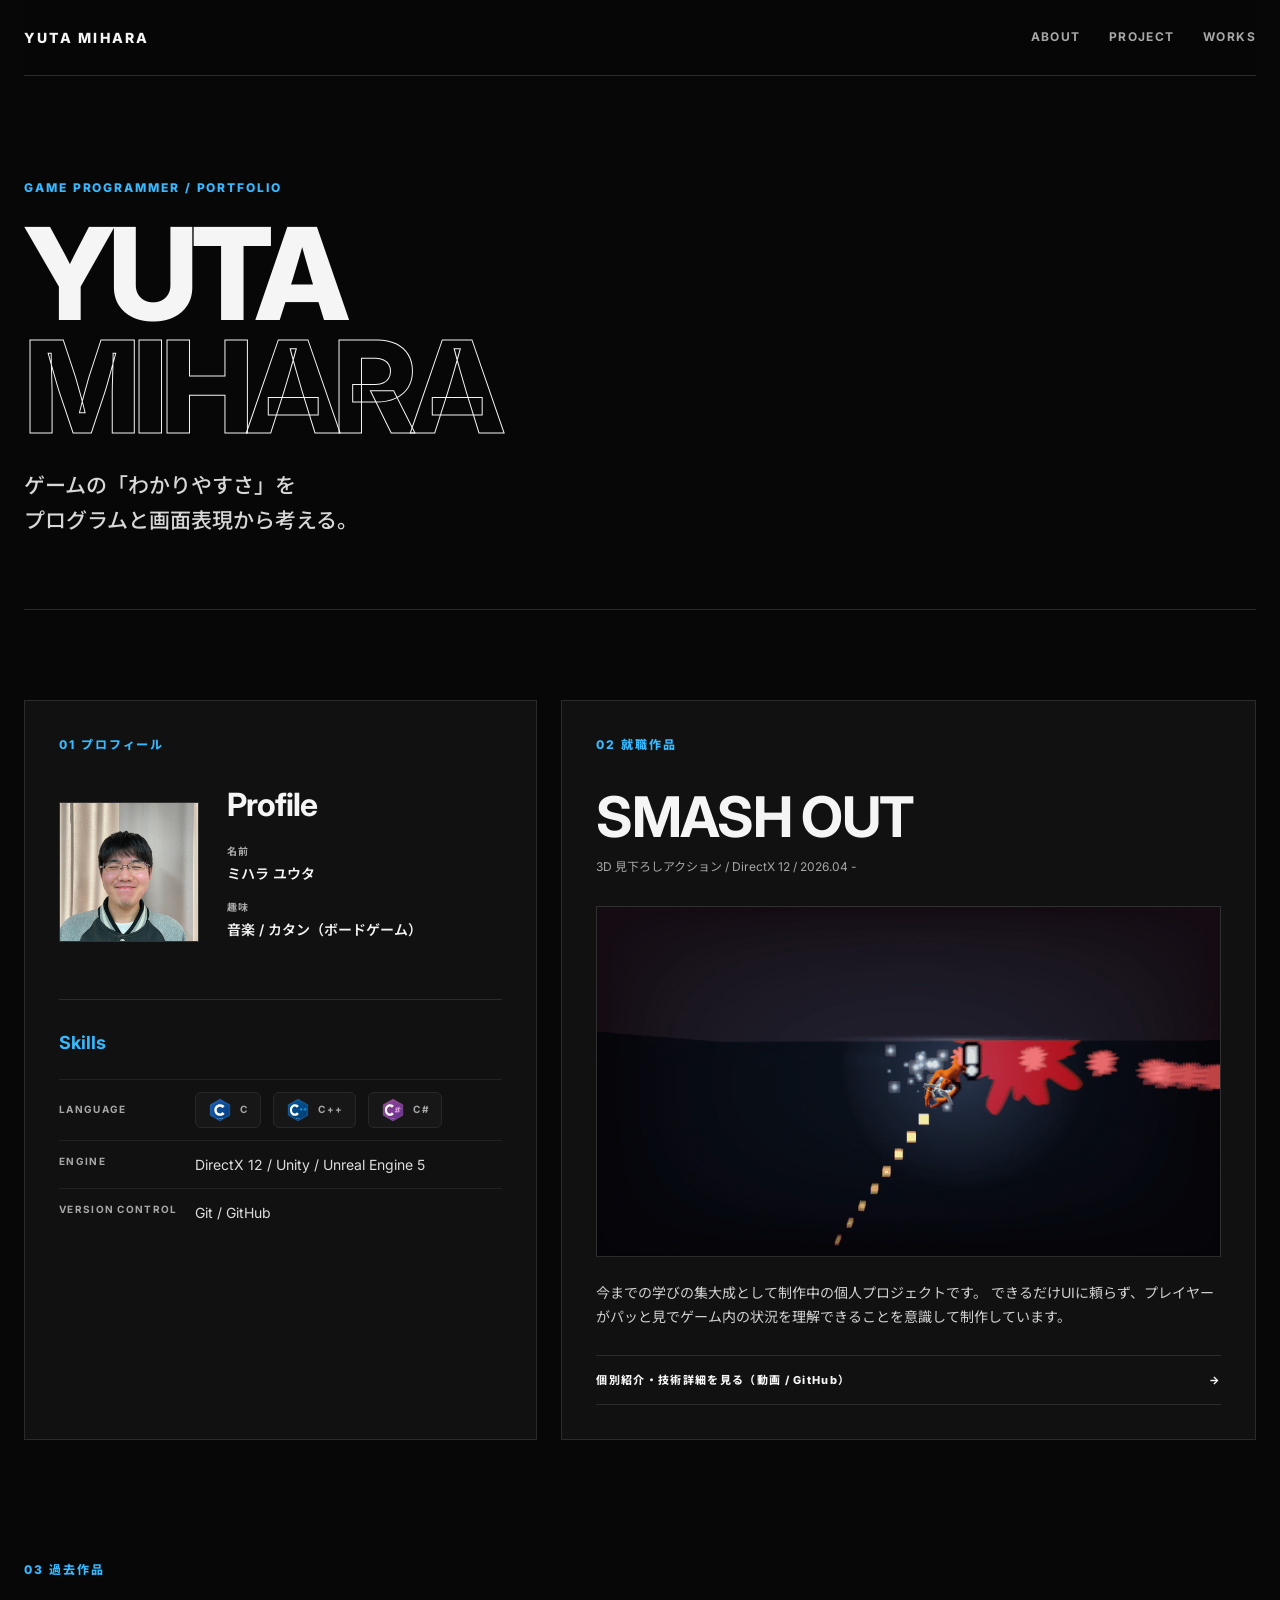
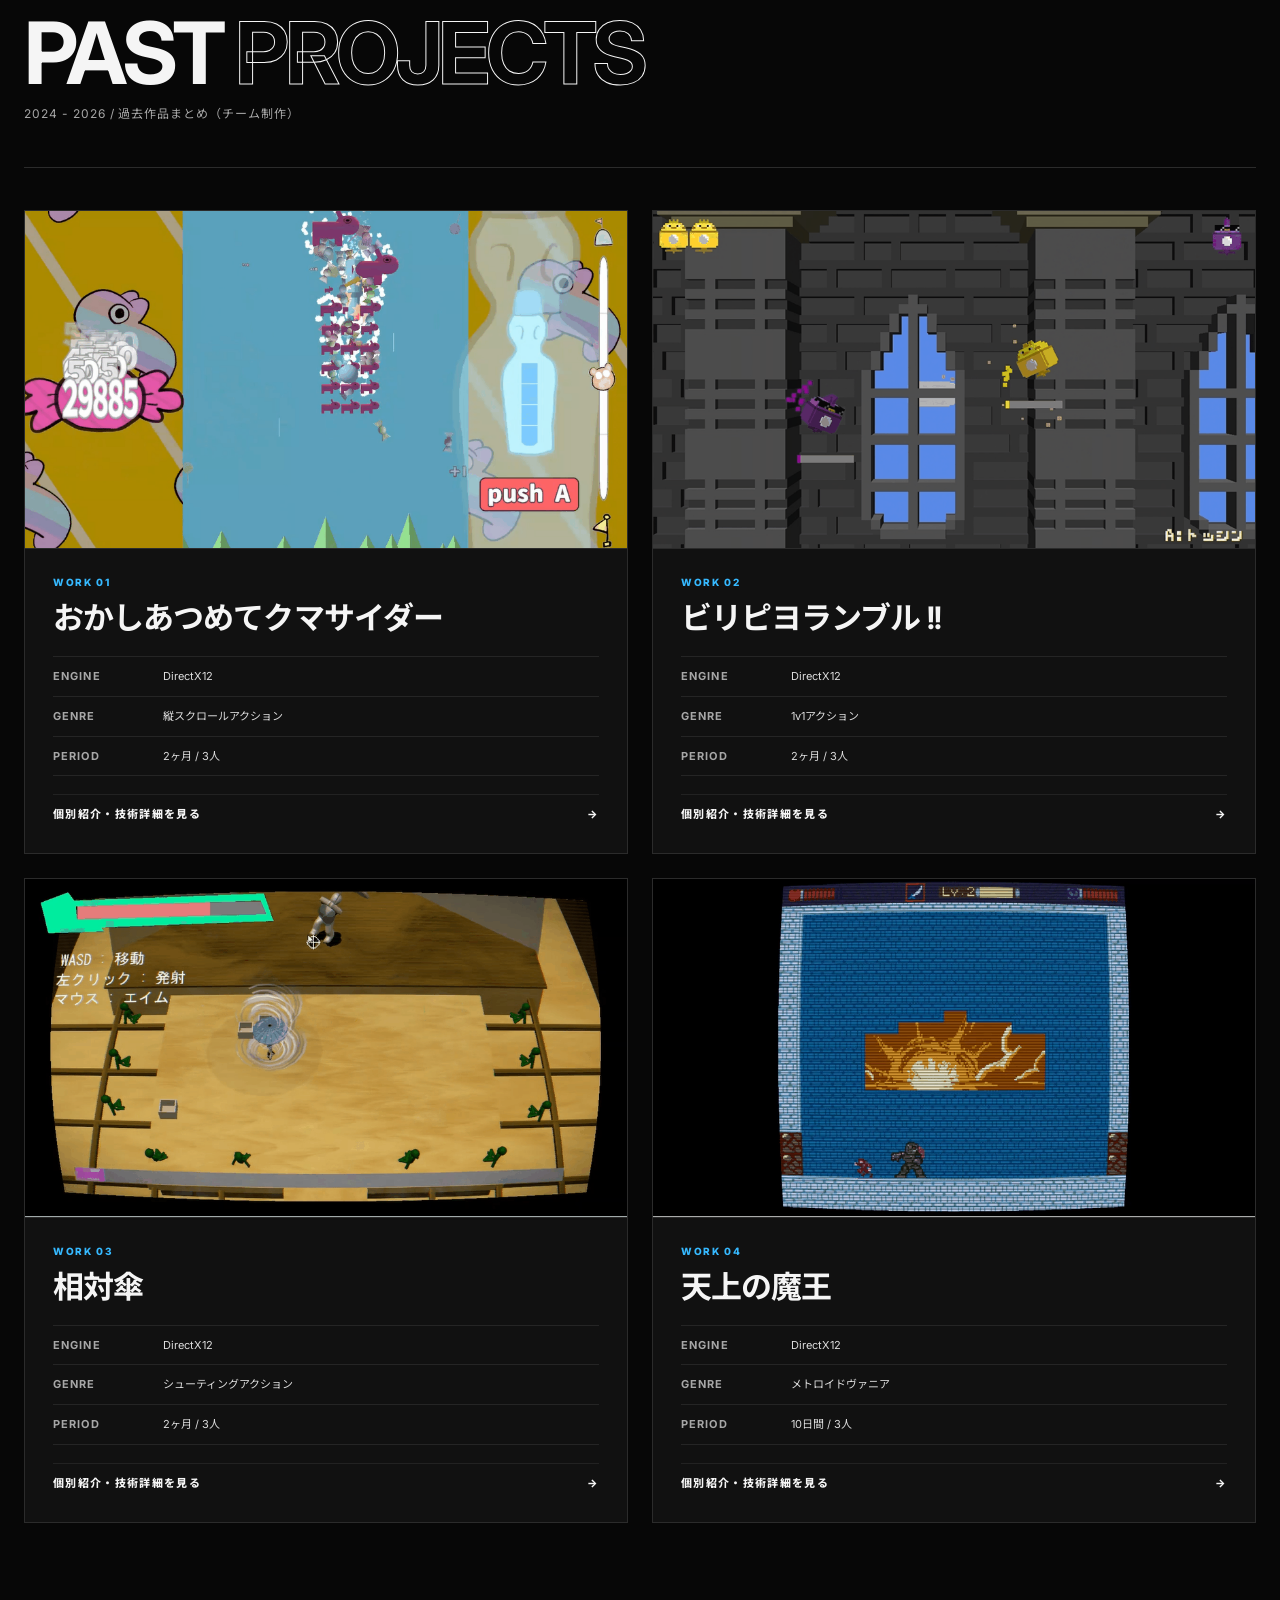
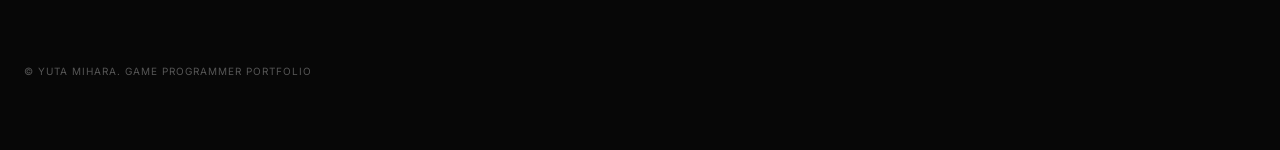
==== commit e63fe783: "fix: index.htmlおよびstyle.cssのUTF-8文字エンコーディング修復（文字化け解消）" ====
--- a/index.html
+++ b/index.html
@@ -1,20 +1,20 @@
-﻿<!DOCTYPE html>
+<!DOCTYPE html>
 <html lang="ja">
 <head>
   <meta charset="UTF-8">
   <meta name="viewport" content="width=device-width, initial-scale=1.0">
-  <meta name="description" content="繝溘ワ繝ｩ 繝ｦ繧ｦ繧ｿ - Game Programmer Portfolio">
+  <meta name="description" content="ミハラ ユウタ - Game Programmer Portfolio">
   <title>Mihara Yuta | Game Programmer</title>
-  <link rel="stylesheet" href="style.css?v=2026102001">
+  <link rel="stylesheet" href="style.css?v=2026102002">
 </head>
 <body>
   <!-- =====================================================================
-       逕ｻ髱｢1: 繝昴・繝医ヵ繧ｩ繝ｪ繧ｪ 繝医ャ繝礼判髱｢ (Home View)
+       画面1: ポートフォリオ トップ画面 (Home View)
        ===================================================================== -->
   <div id="home-view" class="page-view is-active">
     <header class="site-header">
       <a class="logo" href="#">YUTA MIHARA</a>
-      <nav class="nav" aria-label="繝｡繧､繝ｳ繝翫ン繧ｲ繝ｼ繧ｷ繝ｧ繝ｳ">
+      <nav class="nav" aria-label="メインナビゲーション">
         <a href="#about">ABOUT</a>
         <a href="#main-work">PROJECT</a>
         <a href="#past-works">WORKS</a>
@@ -26,27 +26,27 @@
         <div class="hero-heading">
           <p class="eyebrow">GAME PROGRAMMER / PORTFOLIO</p>
           <h1>YUTA<br><span>MIHARA</span></h1>
-          <p class="hero-copy">繧ｲ繝ｼ繝縺ｮ縲後ｏ縺九ｊ繧・☆縺輔阪ｒ<br>繝励Ο繧ｰ繝ｩ繝縺ｨ逕ｻ髱｢陦ｨ迴ｾ縺九ｉ閠・∴繧九・/p>
+          <p class="hero-copy">ゲームの「わかりやすさ」を<br>プログラムと画面表現から考える。</p>
         </div>
       </section>
 
       <section class="intro-grid" id="about">
         <article class="profile-card panel">
-          <div class="section-label">01 繝励Ο繝輔ぅ繝ｼ繝ｫ</div>
+          <div class="section-label">01 プロフィール</div>
           <div class="profile-main">
             <div class="profile-image-wrap">
-              <img src="assets/profile.jpg" alt="繝溘ワ繝ｩ 繝ｦ繧ｦ繧ｿ縺ｮ繝励Ο繝輔ぅ繝ｼ繝ｫ蜀咏悄">
+              <img src="assets/profile.jpg" alt="ミハラ ユウタのプロフィール写真">
             </div>
             <div class="profile-info">
               <h2>Profile</h2>
               <dl>
                 <div>
-                  <dt>蜷榊燕</dt>
-                  <dd>繝溘ワ繝ｩ 繝ｦ繧ｦ繧ｿ</dd>
+                  <dt>名前</dt>
+                  <dd>ミハラ ユウタ</dd>
                 </div>
                 <div>
-                  <dt>雜｣蜻ｳ</dt>
-                  <dd>髻ｳ讌ｽ / 繧ｫ繧ｿ繝ｳ・医・繝ｼ繝峨ご繝ｼ繝・・/dd>
+                  <dt>趣味</dt>
+                  <dd>音楽 / カタン（ボードゲーム）</dd>
                 </div>
               </dl>
             </div>
@@ -57,7 +57,7 @@
             <div class="skill-row skill-row-lang">
               <span>LANGUAGE</span>
               <div class="lang-icons">
-                <div class="lang-item" title="C險隱・>
+                <div class="lang-item" title="C言語">
                   <img src="assets/icons/c.svg" alt="C" width="24" height="24">
                   <span class="lang-name">C</span>
                 </div>
@@ -82,120 +82,122 @@
           </div>
         </article>
 
-        <!-- 蟆ｱ閨ｷ菴懷刀繧ｫ繝ｼ繝会ｼ医け繝ｪ繝・け縺ｧ蛟句挨邏ｹ莉九・繝ｼ繧ｸ縺ｸ驕ｷ遘ｻ・・-->
-        <a href="#work-smash-out" class="game-card panel" id="main-work" data-work-id="smash-out" aria-label="蟆ｱ閨ｷ菴懷刀 SMASH OUT 縺ｮ蛟句挨邏ｹ莉九・繝ｼ繧ｸ繧帝幕縺・>
-          <div class="section-label">02 蟆ｱ閨ｷ菴懷刀</div>
+        <!-- 就職作品カード（クリックで個別紹介ページへ遷移） -->
+        <a href="#work-smash-out" class="game-card panel" id="main-work" data-work-id="smash-out" aria-label="就職作品 SMASH OUT の個別紹介ページを開く">
+          <div class="section-label">02 就職作品</div>
           <div class="game-heading">
             <h2>SMASH OUT</h2>
-            <p class="game-meta">3D 隕倶ｸ九ｍ縺励い繧ｯ繧ｷ繝ｧ繝ｳ / DirectX 12 / 2026.04 -</p>
+            <p class="game-meta">3D 見下ろしアクション / DirectX 12 / 2026.04 -</p>
           </div>
 
           <figure class="game-image work-gif">
-            <img src="assets/smash-out.gif" alt="SMASH OUT縺ｮ繧ｲ繝ｼ繝繝励Ξ繧､"
+            <img src="assets/smash-out.gif" alt="SMASH OUTのゲームプレイ"
               onerror="this.style.display='none'; this.nextElementSibling.style.display='grid';">
             <div class="gif-placeholder" style="display:none;">SMASH OUT / GIF</div>
           </figure>
 
           <div class="game-description">
             <p>
-              莉翫∪縺ｧ縺ｮ蟄ｦ縺ｳ縺ｮ髮・､ｧ謌舌→縺励※蛻ｶ菴應ｸｭ縺ｮ蛟倶ｺｺ繝励Ο繧ｸ繧ｧ繧ｯ繝医〒縺吶・              縺ｧ縺阪ｋ縺縺繕I縺ｫ鬆ｼ繧峨★縲√・繝ｬ繧､繝､繝ｼ縺後ヱ繝・→隕九〒繧ｲ繝ｼ繝蜀・・迥ｶ豕√ｒ逅・ｧ｣縺ｧ縺阪ｋ縺薙→繧呈э隴倥＠縺ｦ蛻ｶ菴懊＠縺ｦ縺・∪縺吶・            </p>
+              今までの学びの集大成として制作中の個人プロジェクトです。
+              できるだけUIに頼らず、プレイヤーがパッと見でゲーム内の状況を理解できることを意識して制作しています。
+            </p>
           </div>
 
           <div class="detail-link">
-            <span>蛟句挨邏ｹ莉九・謚陦楢ｩｳ邏ｰ繧定ｦ九ｋ・亥虚逕ｻ / GitHub・・/span>
-            <span aria-hidden="true">竊・/span>
+            <span>個別紹介・技術詳細を見る（動画 / GitHub）</span>
+            <span aria-hidden="true">→</span>
           </div>
         </a>
       </section>
 
       <section class="past-works" id="past-works">
         <div class="past-works-heading">
-          <div class="section-label">03 驕主悉菴懷刀</div>
+          <div class="section-label">03 過去作品</div>
           <h2>PAST <span>PROJECTS</span></h2>
-          <p>2024 - 2026 / 驕主悉菴懷刀縺ｾ縺ｨ繧・ｼ医メ繝ｼ繝蛻ｶ菴懶ｼ・/p>
+          <p>2024 - 2026 / 過去作品まとめ（チーム制作）</p>
         </div>
 
         <div class="works-grid">
-          <a href="#work-kuma-cider" class="work-card" data-work-id="kuma-cider" aria-label="縺翫°縺励≠縺､繧√※繧ｯ繝槭し繧､繝繝ｼ 縺ｮ蛟句挨邏ｹ莉九・繝ｼ繧ｸ繧帝幕縺・>
-            <figure class="work-gif">
-              <img src="assets/kuma-cider.gif" alt="縺翫°縺励≠縺､繧√※繧ｯ繝槭し繧､繝繝ｼ縺ｮ繧ｲ繝ｼ繝繝励Ξ繧､"
+          <a href="#work-kuma-cider" class="work-card" data-work-id="kuma-cider" aria-label="おかしあつめてクマサイダー の個別紹介ページを開く">
+            <figure class="work-gif">
+              <img src="assets/kuma-cider.gif" alt="おかしあつめてクマサイダーのゲームプレイ"
                 onerror="this.style.display='none'; this.nextElementSibling.style.display='grid';">
               <div class="gif-placeholder" style="display:none;">KUMA CIDER / GIF</div>
             </figure>
             <div class="work-content">
               <div class="work-number">WORK 01</div>
-              <h3>縺翫°縺励≠縺､繧√※繧ｯ繝槭し繧､繝繝ｼ</h3>
-              <dl class="work-meta">
-                <div><dt>ENGINE</dt><dd>DirectX12</dd></div>
-                <div><dt>GENRE</dt><dd>邵ｦ繧ｹ繧ｯ繝ｭ繝ｼ繝ｫ繧｢繧ｯ繧ｷ繝ｧ繝ｳ</dd></div>
-                <div><dt>PERIOD</dt><dd>2繝ｶ譛・/ 3莠ｺ</dd></div>
-              </dl>
-              <div class="detail-link">
-                <span>蛟句挨邏ｹ莉九・謚陦楢ｩｳ邏ｰ繧定ｦ九ｋ</span>
-                <span aria-hidden="true">竊・/span>
-              </div>
-            </div>
-          </a>
-
-          <a href="#work-bilypiyo-rumble" class="work-card" data-work-id="bilypiyo-rumble" aria-label="繝薙Μ繝斐Κ繝ｩ繝ｳ繝悶Ν !! 縺ｮ蛟句挨邏ｹ莉九・繝ｼ繧ｸ繧帝幕縺・>
-            <figure class="work-gif">
-              <img src="assets/bilypiyo-rumble.gif" alt="繝薙Μ繝斐Κ繝ｩ繝ｳ繝悶Ν!!縺ｮ繧ｲ繝ｼ繝繝励Ξ繧､"
+              <h3>おかしあつめてクマサイダー</h3>
+              <dl class="work-meta">
+                <div><dt>ENGINE</dt><dd>DirectX12</dd></div>
+                <div><dt>GENRE</dt><dd>縦スクロールアクション</dd></div>
+                <div><dt>PERIOD</dt><dd>2ヶ月 / 3人</dd></div>
+              </dl>
+              <div class="detail-link">
+                <span>個別紹介・技術詳細を見る</span>
+                <span aria-hidden="true">→</span>
+              </div>
+            </div>
+          </a>
+
+          <a href="#work-bilypiyo-rumble" class="work-card" data-work-id="bilypiyo-rumble" aria-label="ビリピヨランブル !! の個別紹介ページを開く">
+            <figure class="work-gif">
+              <img src="assets/bilypiyo-rumble.gif" alt="ビリピヨランブル!!のゲームプレイ"
                 onerror="this.style.display='none'; this.nextElementSibling.style.display='grid';">
               <div class="gif-placeholder" style="display:none;">BILIPIYO RUMBLE / GIF</div>
             </figure>
             <div class="work-content">
               <div class="work-number">WORK 02</div>
-              <h3>繝薙Μ繝斐Κ繝ｩ繝ｳ繝悶Ν !!</h3>
-              <dl class="work-meta">
-                <div><dt>ENGINE</dt><dd>DirectX12</dd></div>
-                <div><dt>GENRE</dt><dd>1v1繧｢繧ｯ繧ｷ繝ｧ繝ｳ</dd></div>
-                <div><dt>PERIOD</dt><dd>2繝ｶ譛・/ 3莠ｺ</dd></div>
-              </dl>
-              <div class="detail-link">
-                <span>蛟句挨邏ｹ莉九・謚陦楢ｩｳ邏ｰ繧定ｦ九ｋ</span>
-                <span aria-hidden="true">竊・/span>
-              </div>
-            </div>
-          </a>
-
-          <a href="#work-soutai-gasa" class="work-card" data-work-id="soutai-gasa" aria-label="逶ｸ蟇ｾ蛯・縺ｮ蛟句挨邏ｹ莉九・繝ｼ繧ｸ繧帝幕縺・>
-            <figure class="work-gif">
-              <img src="assets/soutai-gasa.gif" alt="逶ｸ蟇ｾ蛯倥・繧ｲ繝ｼ繝繝励Ξ繧､"
+              <h3>ビリピヨランブル !!</h3>
+              <dl class="work-meta">
+                <div><dt>ENGINE</dt><dd>DirectX12</dd></div>
+                <div><dt>GENRE</dt><dd>1v1アクション</dd></div>
+                <div><dt>PERIOD</dt><dd>2ヶ月 / 3人</dd></div>
+              </dl>
+              <div class="detail-link">
+                <span>個別紹介・技術詳細を見る</span>
+                <span aria-hidden="true">→</span>
+              </div>
+            </div>
+          </a>
+
+          <a href="#work-soutai-gasa" class="work-card" data-work-id="soutai-gasa" aria-label="相対傘 の個別紹介ページを開く">
+            <figure class="work-gif">
+              <img src="assets/soutai-gasa.gif" alt="相対傘のゲームプレイ"
                 onerror="this.style.display='none'; this.nextElementSibling.style.display='grid';">
               <div class="gif-placeholder" style="display:none;">SOUTAI GASA / GIF</div>
             </figure>
             <div class="work-content">
               <div class="work-number">WORK 03</div>
-              <h3>逶ｸ蟇ｾ蛯・/h3>
-              <dl class="work-meta">
-                <div><dt>ENGINE</dt><dd>DirectX12</dd></div>
-                <div><dt>GENRE</dt><dd>繧ｷ繝･繝ｼ繝・ぅ繝ｳ繧ｰ繧｢繧ｯ繧ｷ繝ｧ繝ｳ</dd></div>
-                <div><dt>PERIOD</dt><dd>2繝ｶ譛・/ 3莠ｺ</dd></div>
-              </dl>
-              <div class="detail-link">
-                <span>蛟句挨邏ｹ莉九・謚陦楢ｩｳ邏ｰ繧定ｦ九ｋ</span>
-                <span aria-hidden="true">竊・/span>
-              </div>
-            </div>
-          </a>
-
-          <a href="#work-maou" class="work-card" data-work-id="maou" aria-label="螟ｩ荳翫・鬲皮視 縺ｮ蛟句挨邏ｹ莉九・繝ｼ繧ｸ繧帝幕縺・>
-            <figure class="work-gif">
-              <img src="assets/new-work.gif" alt="螟ｩ荳翫・鬲皮視縺ｮ繧ｲ繝ｼ繝繝励Ξ繧､"
+              <h3>相対傘</h3>
+              <dl class="work-meta">
+                <div><dt>ENGINE</dt><dd>DirectX12</dd></div>
+                <div><dt>GENRE</dt><dd>シューティングアクション</dd></div>
+                <div><dt>PERIOD</dt><dd>2ヶ月 / 3人</dd></div>
+              </dl>
+              <div class="detail-link">
+                <span>個別紹介・技術詳細を見る</span>
+                <span aria-hidden="true">→</span>
+              </div>
+            </div>
+          </a>
+
+          <a href="#work-maou" class="work-card" data-work-id="maou" aria-label="天上の魔王 の個別紹介ページを開く">
+            <figure class="work-gif">
+              <img src="assets/new-work.gif" alt="天上の魔王のゲームプレイ"
                 onerror="this.style.display='none'; this.nextElementSibling.style.display='grid';">
               <div class="gif-placeholder" style="display:none;">NEW WORK / GIF</div>
             </figure>
             <div class="work-content">
               <div class="work-number">WORK 04</div>
-              <h3>螟ｩ荳翫・鬲皮視</h3>
-              <dl class="work-meta">
-                <div><dt>ENGINE</dt><dd>DirectX12</dd></div>
-                <div><dt>GENRE</dt><dd>繝｡繝医Ο繧､繝峨Χ繧｡繝九い</dd></div>
-                <div><dt>PERIOD</dt><dd>10譌･髢・/ 3莠ｺ</dd></div>
-              </dl>
-              <div class="detail-link">
-                <span>蛟句挨邏ｹ莉九・謚陦楢ｩｳ邏ｰ繧定ｦ九ｋ</span>
-                <span aria-hidden="true">竊・/span>
+              <h3>天上の魔王</h3>
+              <dl class="work-meta">
+                <div><dt>ENGINE</dt><dd>DirectX12</dd></div>
+                <div><dt>GENRE</dt><dd>メトロイドヴァニア</dd></div>
+                <div><dt>PERIOD</dt><dd>10日間 / 3人</dd></div>
+              </dl>
+              <div class="detail-link">
+                <span>個別紹介・技術詳細を見る</span>
+                <span aria-hidden="true">→</span>
               </div>
             </div>
           </a>
@@ -204,42 +206,38 @@
     </main>
 
     <footer>
-      <p>ﾂｩ YUTA MIHARA. GAME PROGRAMMER PORTFOLIO</p>
+      <p>© YUTA MIHARA. GAME PROGRAMMER PORTFOLIO</p>
     </footer>
   </div>
 
   <!-- =====================================================================
-       逕ｻ髱｢2: 菴懷刀蛟句挨邏ｹ莉九・繝ｼ繧ｸ (Detail View - 逕ｻ髱｢蜈ｨ菴薙′螳悟・縺ｫ蛻・ｊ譖ｿ繧上ｋ)
+       画面2: 作品個別紹介ページ (Detail View - 画面全体が完全に切り替わる)
        ===================================================================== -->
   <div id="detail-view" class="page-view" style="display: none;">
     <header class="site-header detail-header">
-      <button type="button" class="back-link-btn" id="header-back-btn" aria-label="繝医ャ繝嶺ｸ隕ｧ縺ｫ謌ｻ繧・>
-        <span class="back-arrow" aria-hidden="true">竊・/span>
-        <span>TOP縺ｫ謌ｻ繧・/span>
+      <button type="button" class="back-link-btn" id="header-back-btn" aria-label="トップ一覧に戻る">
+        <span class="back-arrow" aria-hidden="true">←</span>
+        <span>TOPに戻る</span>
       </button>
 
-      <nav class="breadcrumb-nav" aria-label="髫主ｱ､繝翫ン繧ｲ繝ｼ繧ｷ繝ｧ繝ｳ">
+      <nav class="breadcrumb-nav" aria-label="階層ナビゲーション">
         <button type="button" class="breadcrumb-link" id="breadcrumb-home">TOP</button>
         <span class="breadcrumb-sep" aria-hidden="true">/</span>
-        <span class="breadcrumb-cat" id="detail-breadcrumb-category">蟆ｱ閨ｷ菴懷刀</span>
+        <span class="breadcrumb-cat" id="detail-breadcrumb-category">就職作品</span>
         <span class="breadcrumb-sep" aria-hidden="true">/</span>
-        <span class="breadcrumb-curr" id="detail-breadcrumb-title">菴懷刀蜷・/span>
+        <span class="breadcrumb-curr" id="detail-breadcrumb-title">作品名</span>
       </nav>
     </header>
 
     <main class="detail-page-main" id="detail-content">
-      <!-- main.js 縺ｫ繧医ｊ驕ｸ謚槭＆繧後◆菴懷刀縺ｮ隧ｳ邏ｰ諠・ｱ繧堤判髱｢蜈ｨ菴薙↓蜍慕噪逕滓・ -->
+      <!-- main.js により選択された作品の詳細情報を画面全体に動的生成 -->
     </main>
 
     <footer class="detail-page-footer">
-      <p>ﾂｩ YUTA MIHARA. GAME PROGRAMMER PORTFOLIO</p>
+      <p>© YUTA MIHARA. GAME PROGRAMMER PORTFOLIO</p>
     </footer>
   </div>
 
-  <!-- 繧ｭ繝｣繝・す繝･蟇ｾ遲悶・縺溘ａ繧ｯ繧ｨ繝ｪ繝代Λ繝｡繝ｼ繧ｿ繧剃ｻ倅ｸ・-->
-  <script src="main.js?v=2026102001"></script>
+  <script src="main.js?v=2026102002"></script>
 </body>
 </html>
-
-
-
--- a/style.css
+++ b/style.css
@@ -558,10 +558,10 @@
 .game-card[data-work-id],
 .work-card[data-work-id] {
   display: block;
+  cursor: pointer;
+  position: relative;
   text-decoration: none;
   color: inherit;
-  cursor: pointer;
-  position: relative;
   transition: transform 0.25s ease, border-color 0.25s ease, box-shadow 0.25s ease;
 }
 
@@ -590,7 +590,7 @@
 }
 
 /* =============================================================================
-   Work Detail Full Page View (画面全体が刁E��替わる個別紹介�Eージ)
+   Work Detail Full Page View (画面全体が切り替わる個別紹介ページ)
    ============================================================================= */
 .page-view {
   min-height: 100vh;
@@ -1106,4 +1106,3 @@
     display: none;
   }
 }
-
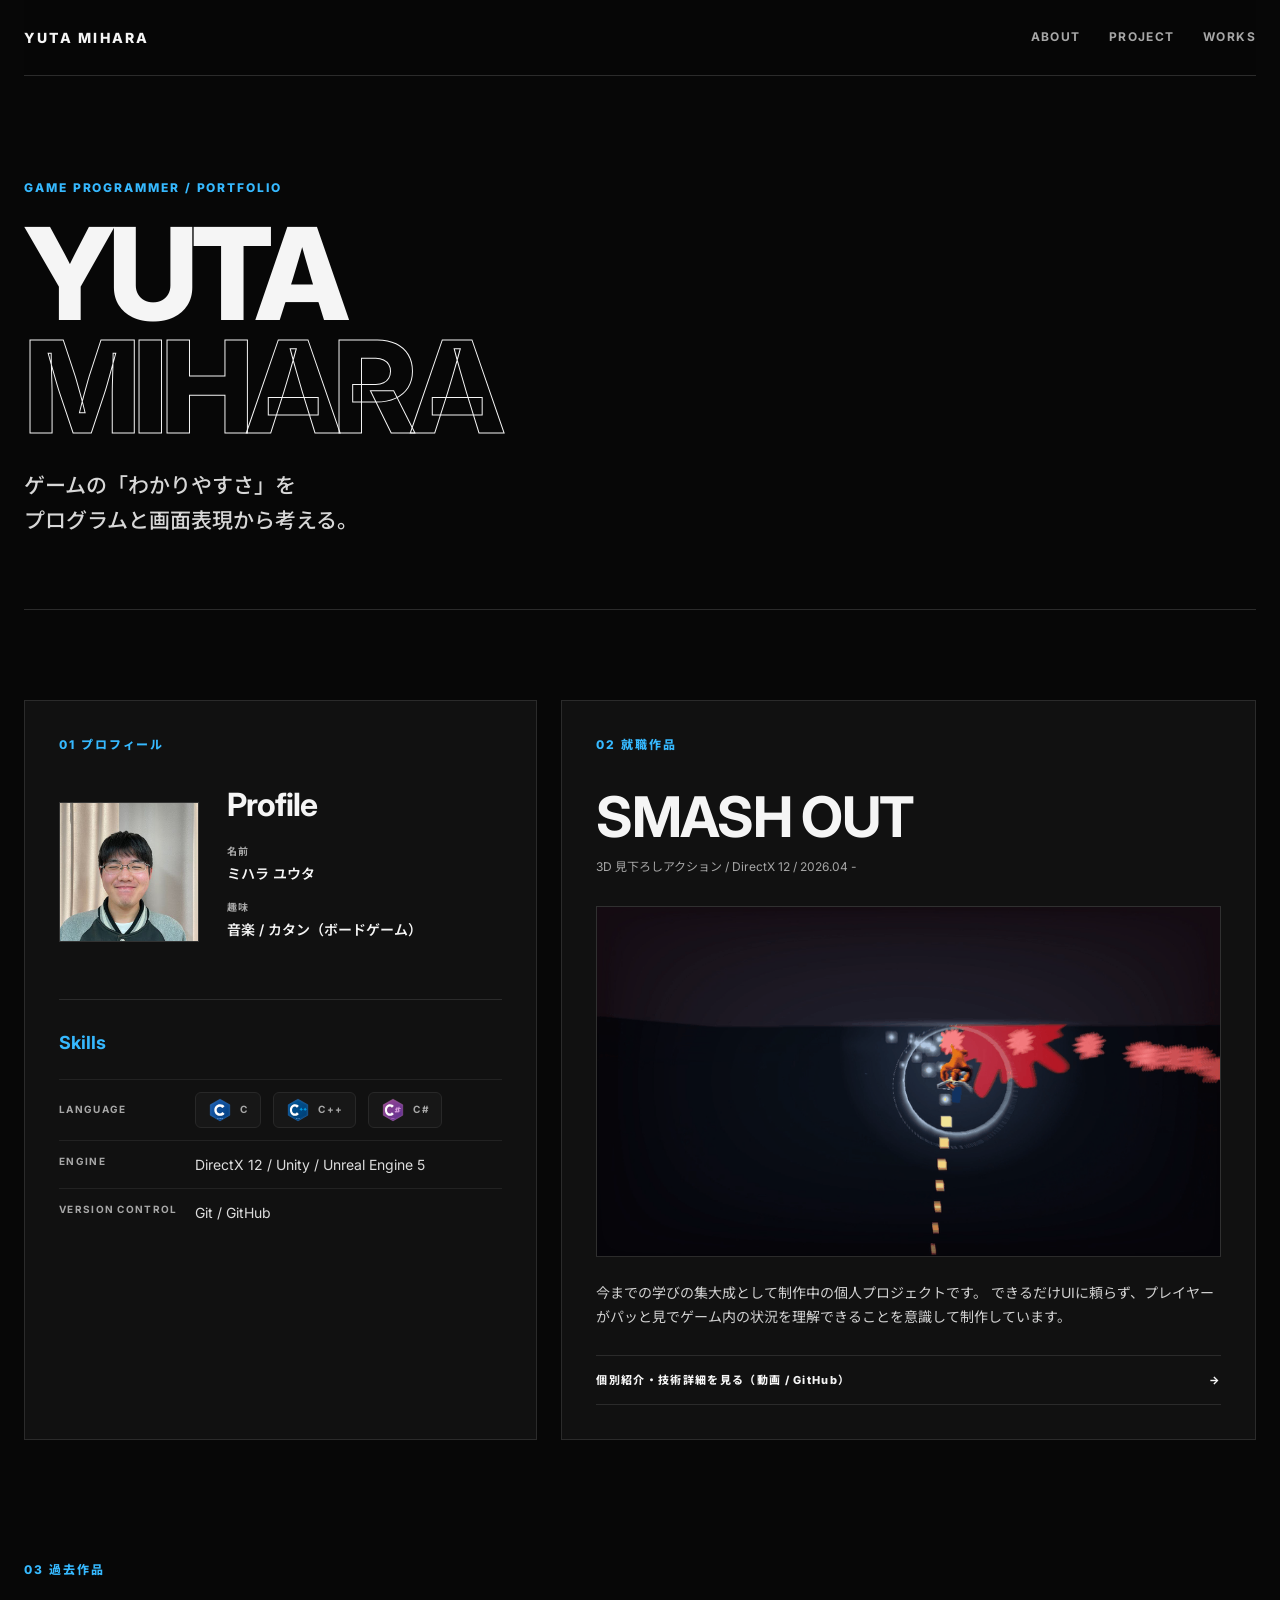
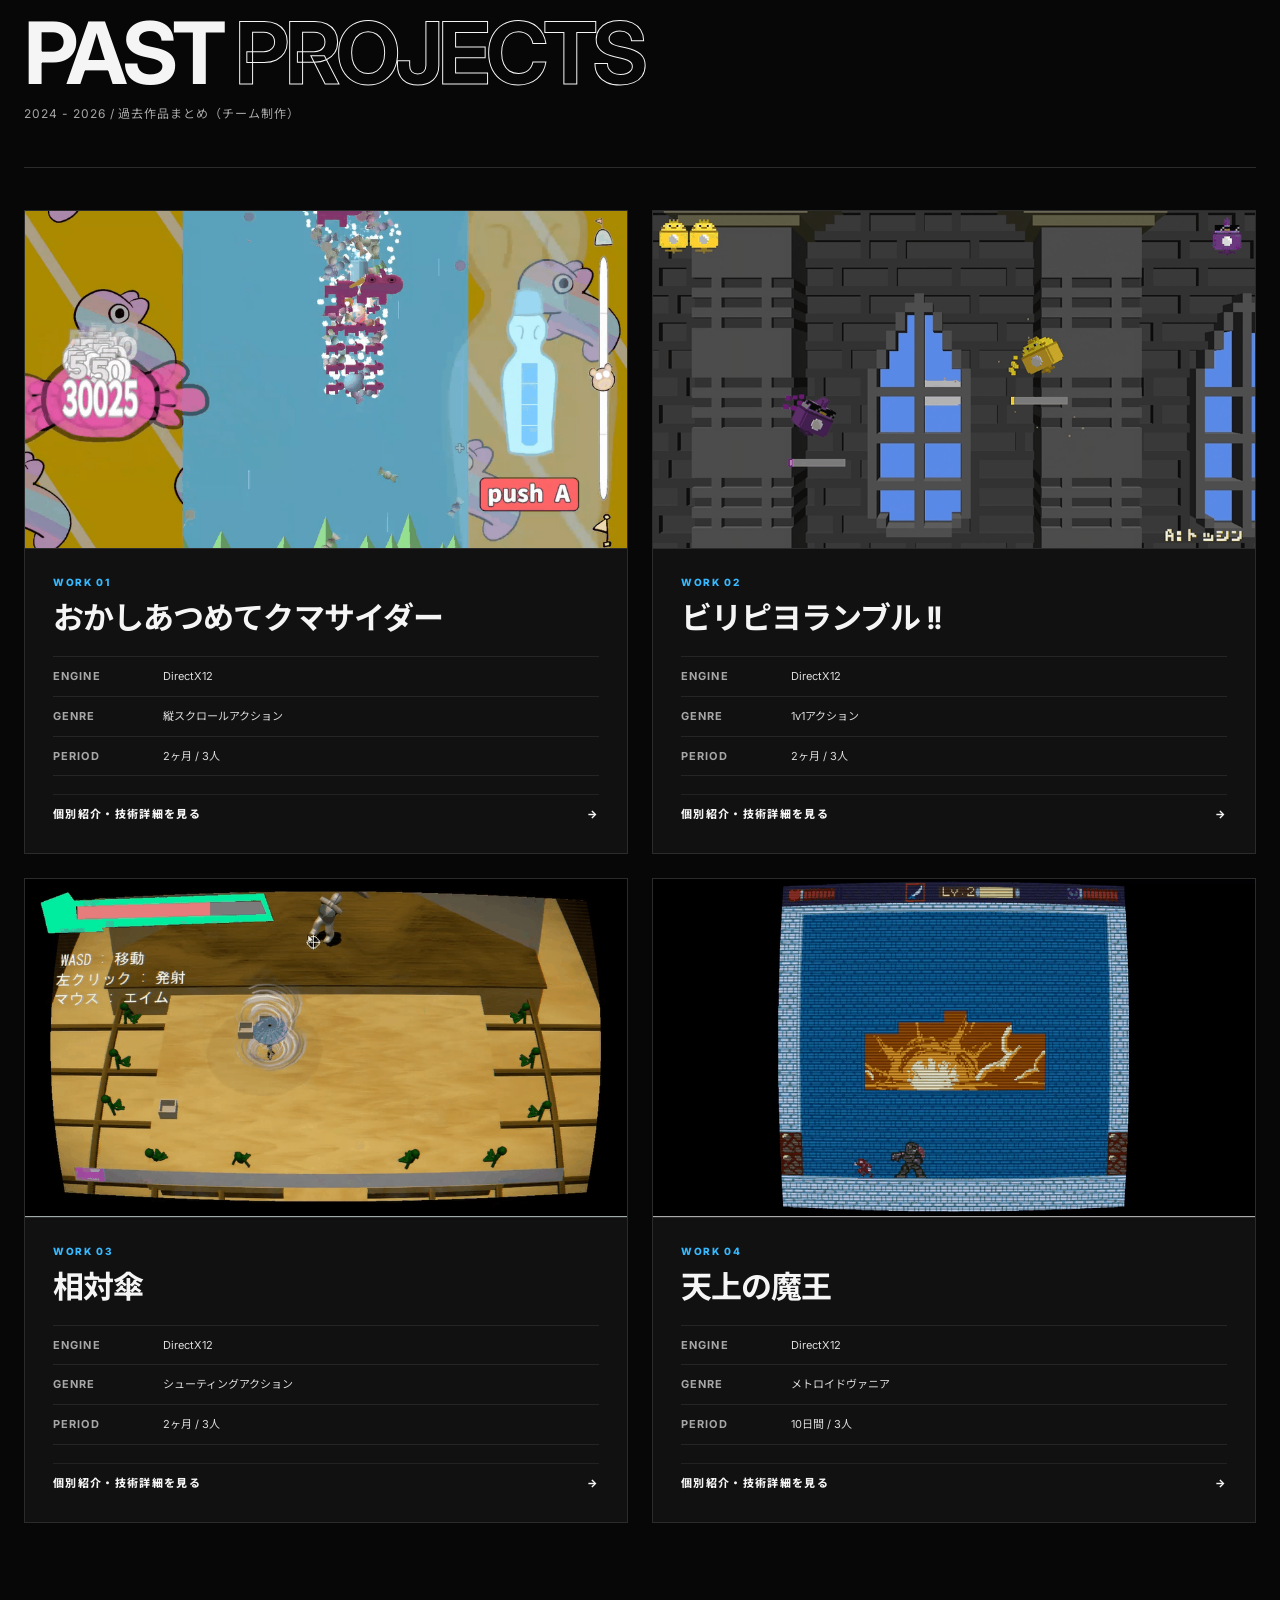
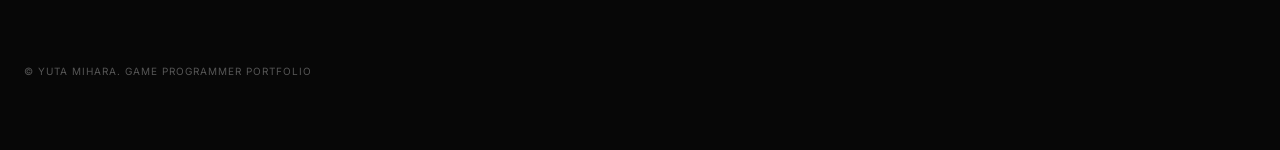
==== commit 72763d06: "fix: キャッシュ制御metaタグを追加して古いキャッシュの保持を防止" ====
--- a/index.html
+++ b/index.html
@@ -3,9 +3,12 @@
 <head>
   <meta charset="UTF-8">
   <meta name="viewport" content="width=device-width, initial-scale=1.0">
+  <meta http-equiv="Cache-Control" content="no-cache, no-store, must-revalidate">
+  <meta http-equiv="Pragma" content="no-cache">
+  <meta http-equiv="Expires" content="0">
   <meta name="description" content="ミハラ ユウタ - Game Programmer Portfolio">
   <title>Mihara Yuta | Game Programmer</title>
-  <link rel="stylesheet" href="style.css?v=2026102002">
+  <link rel="stylesheet" href="style.css?v=2026102003">
 </head>
 <body>
   <!-- =====================================================================
@@ -238,6 +241,6 @@
     </footer>
   </div>
 
-  <script src="main.js?v=2026102002"></script>
+  <script src="main.js?v=2026102003"></script>
 </body>
 </html>
